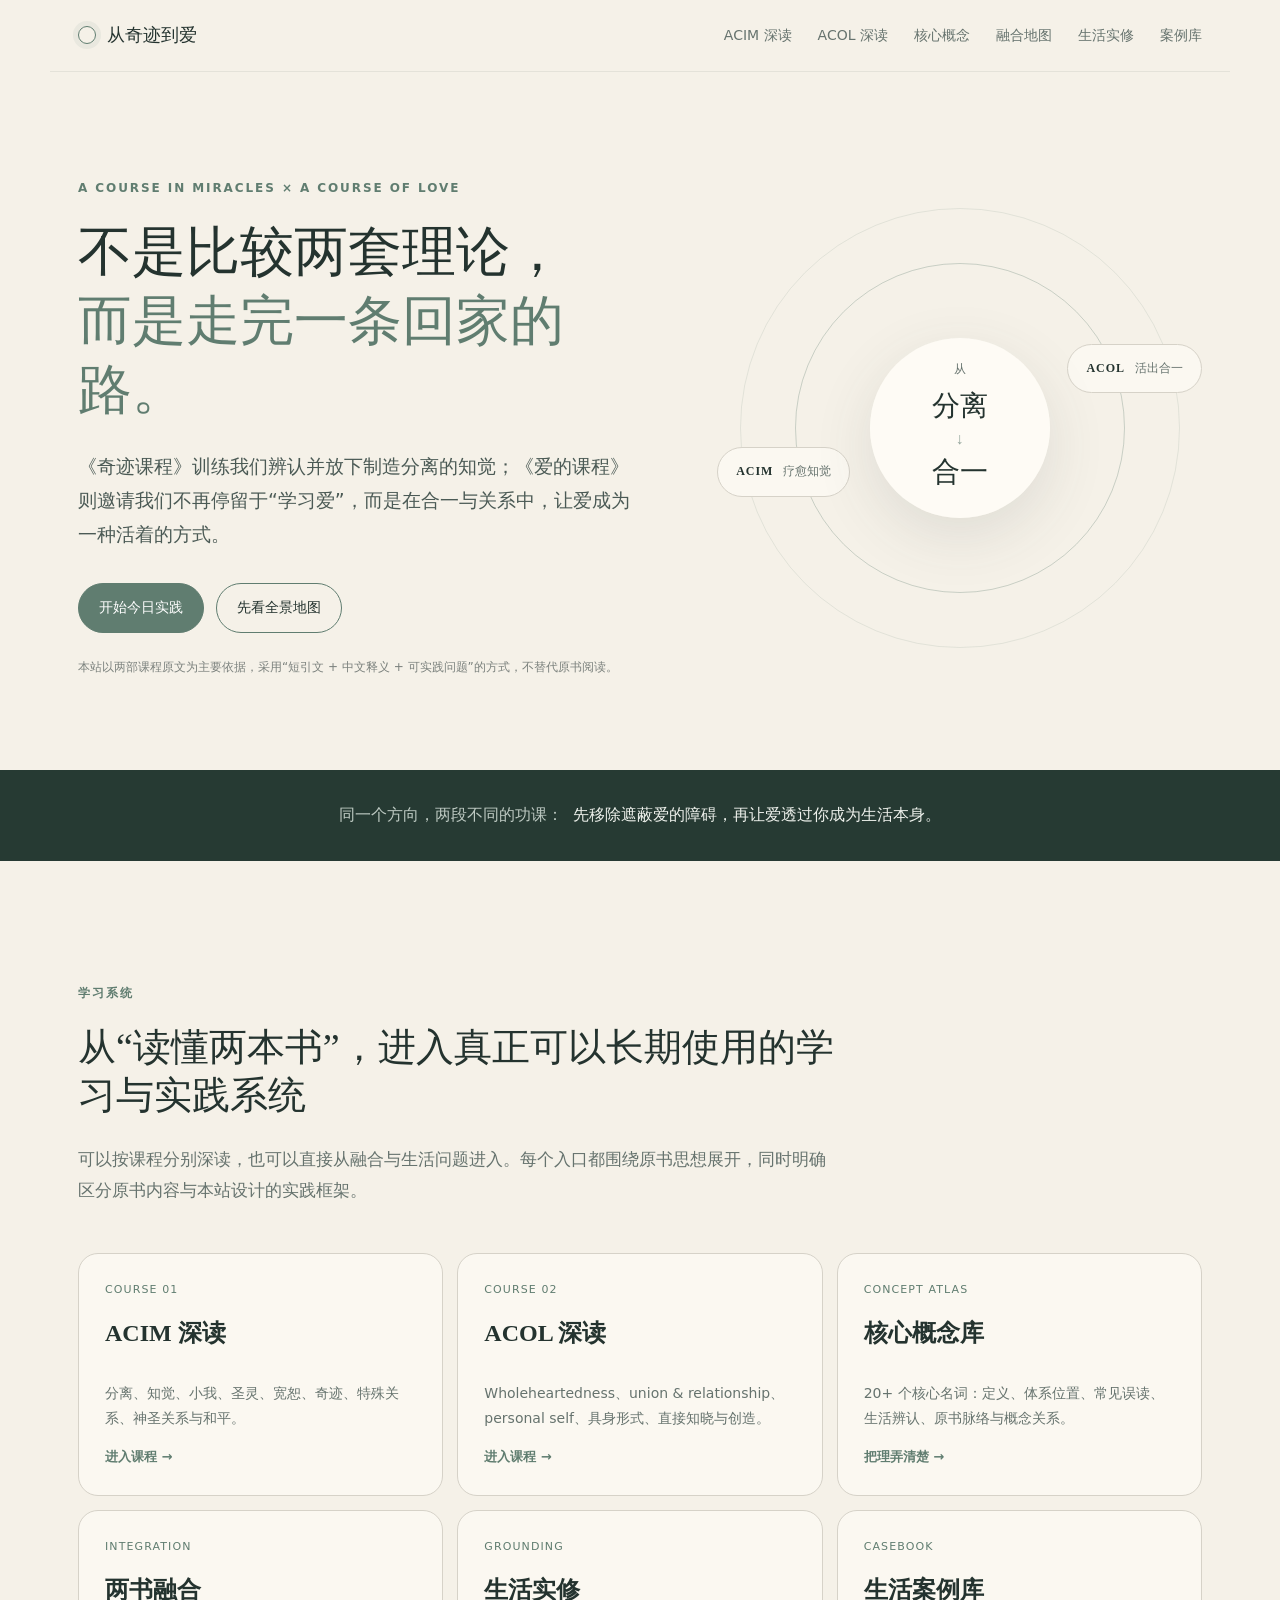
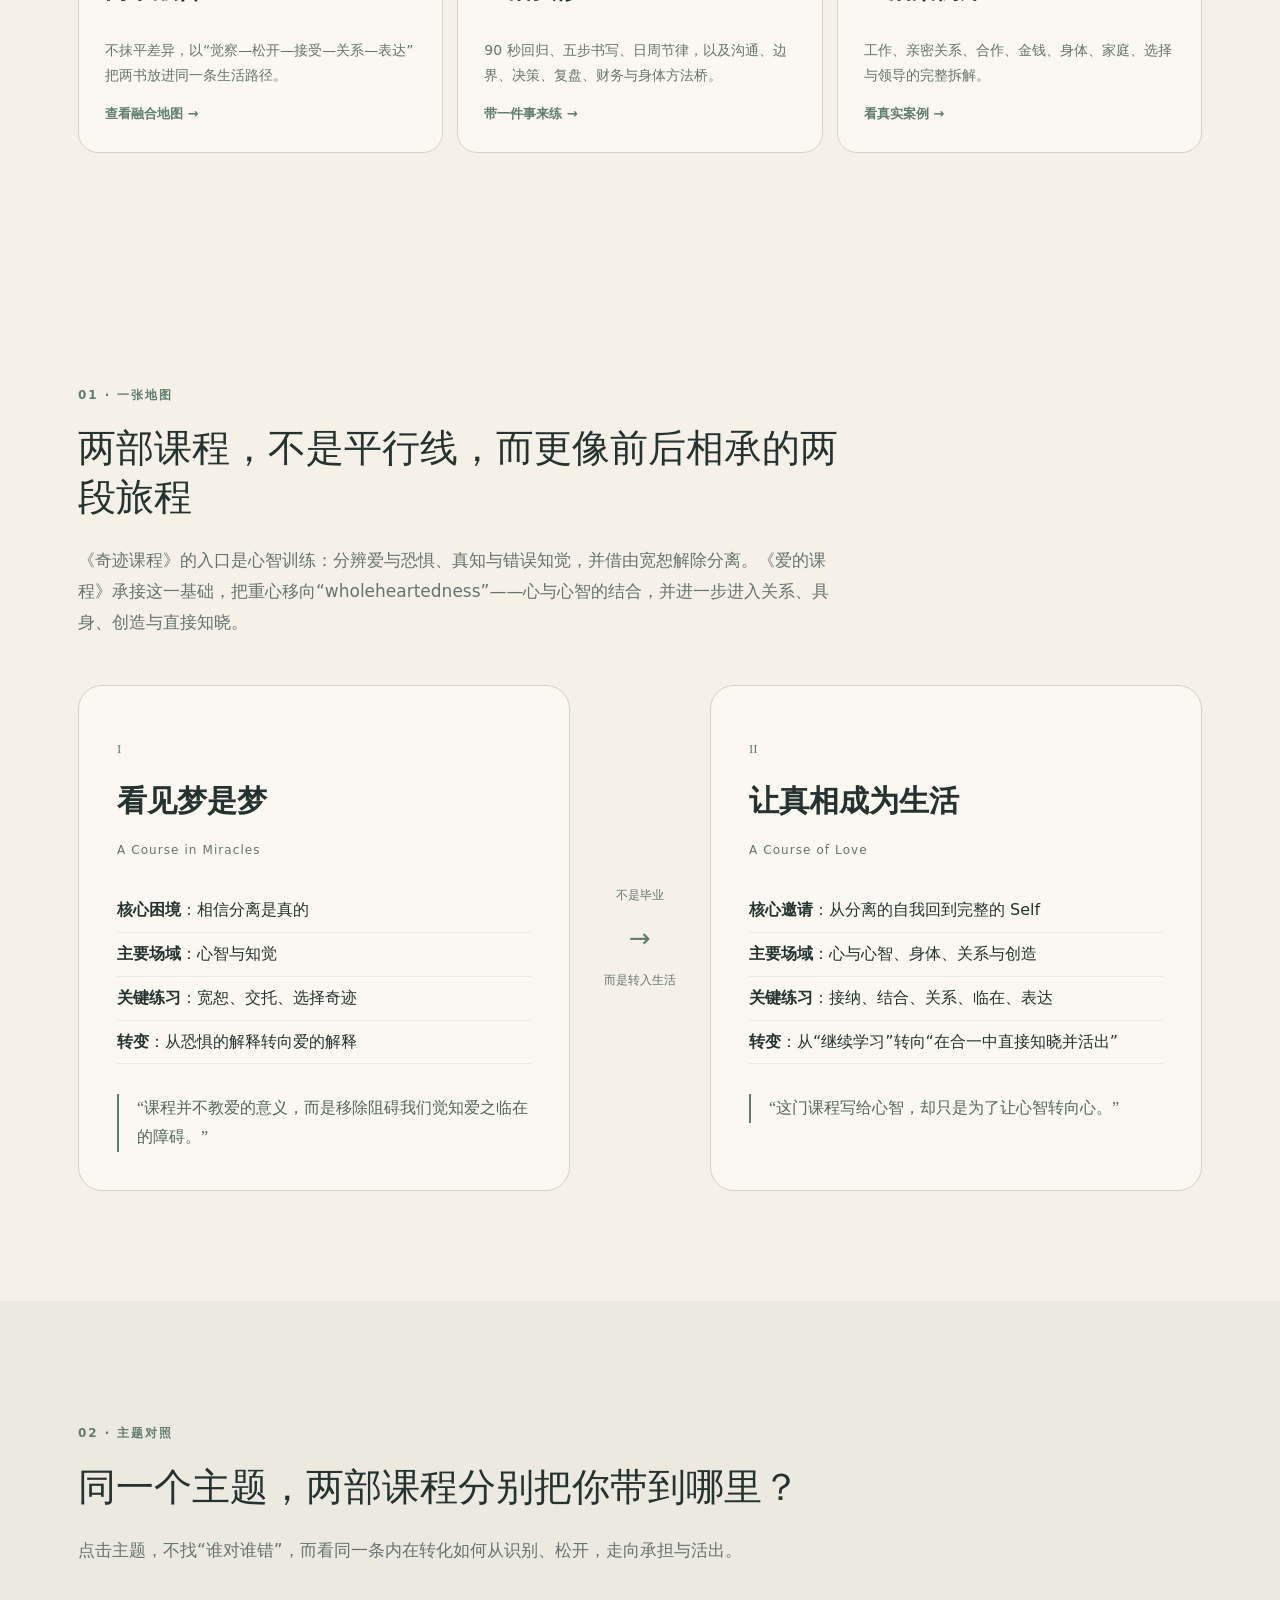
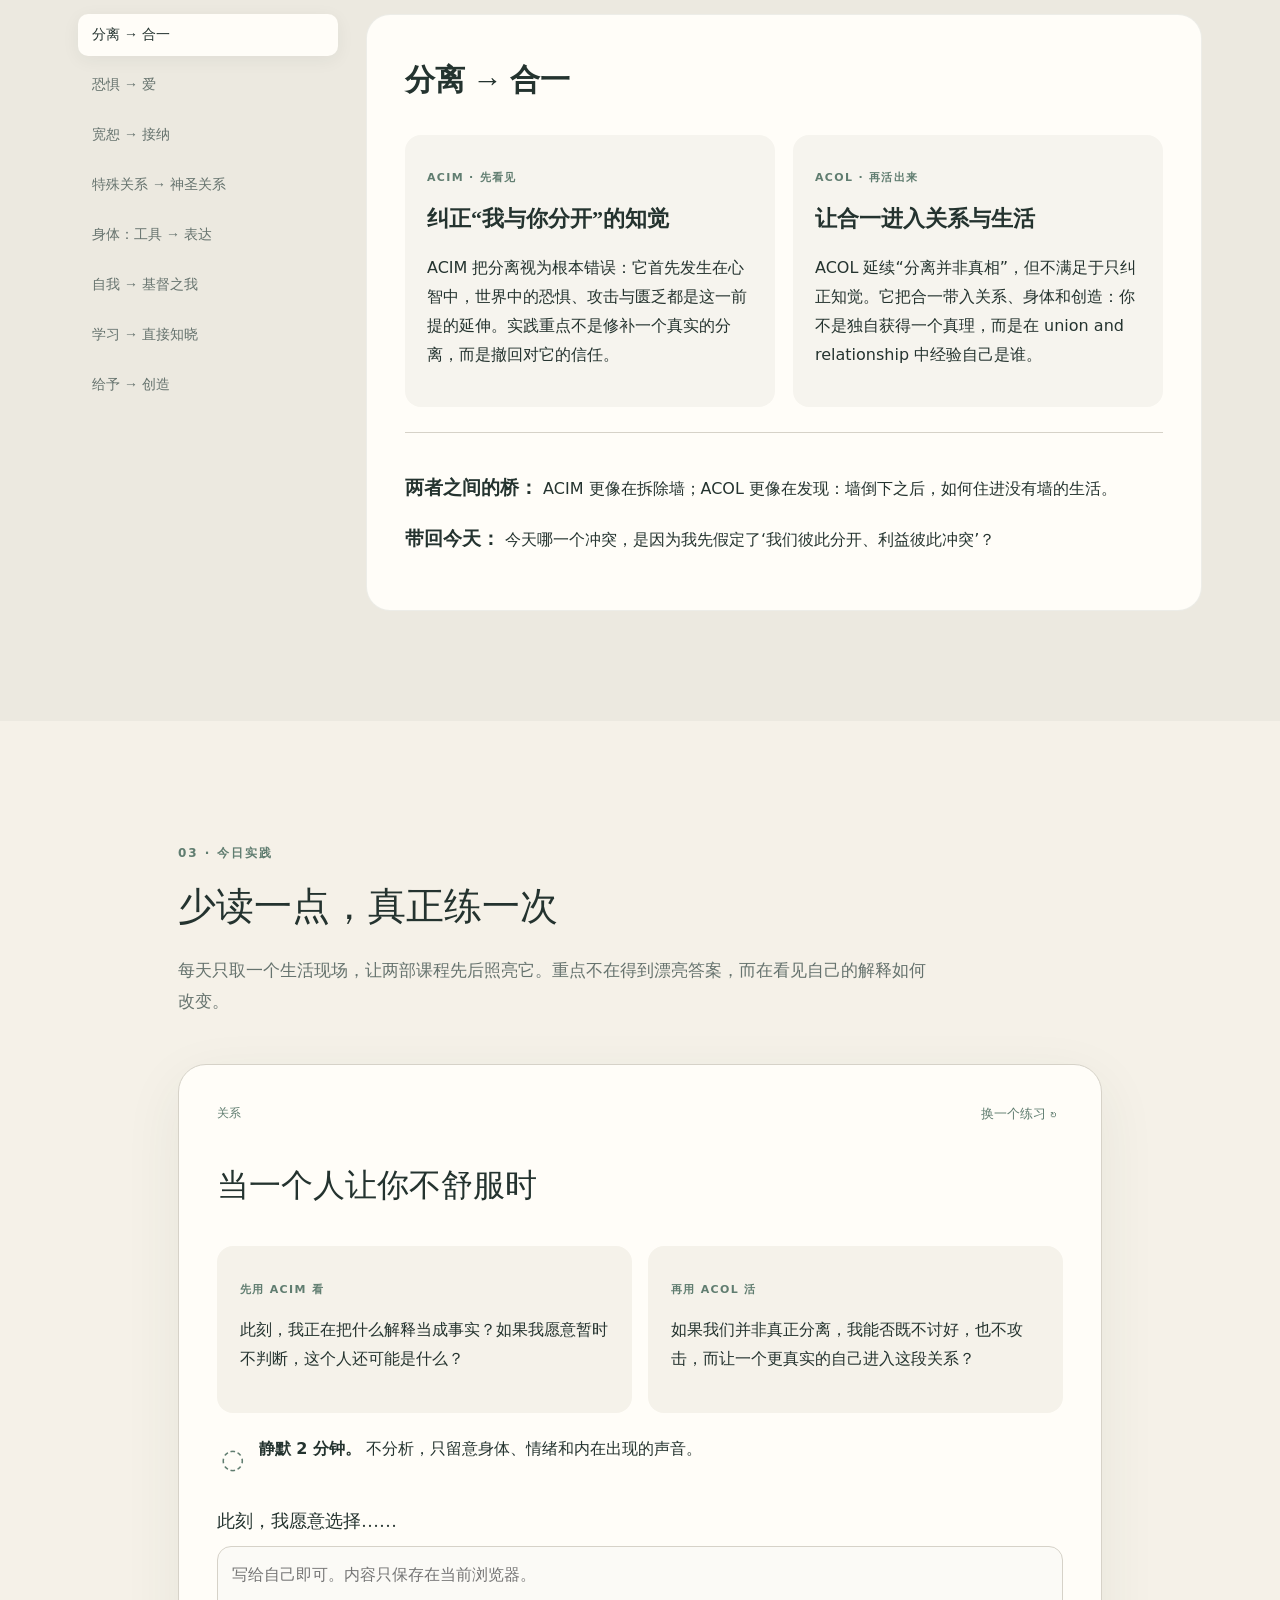
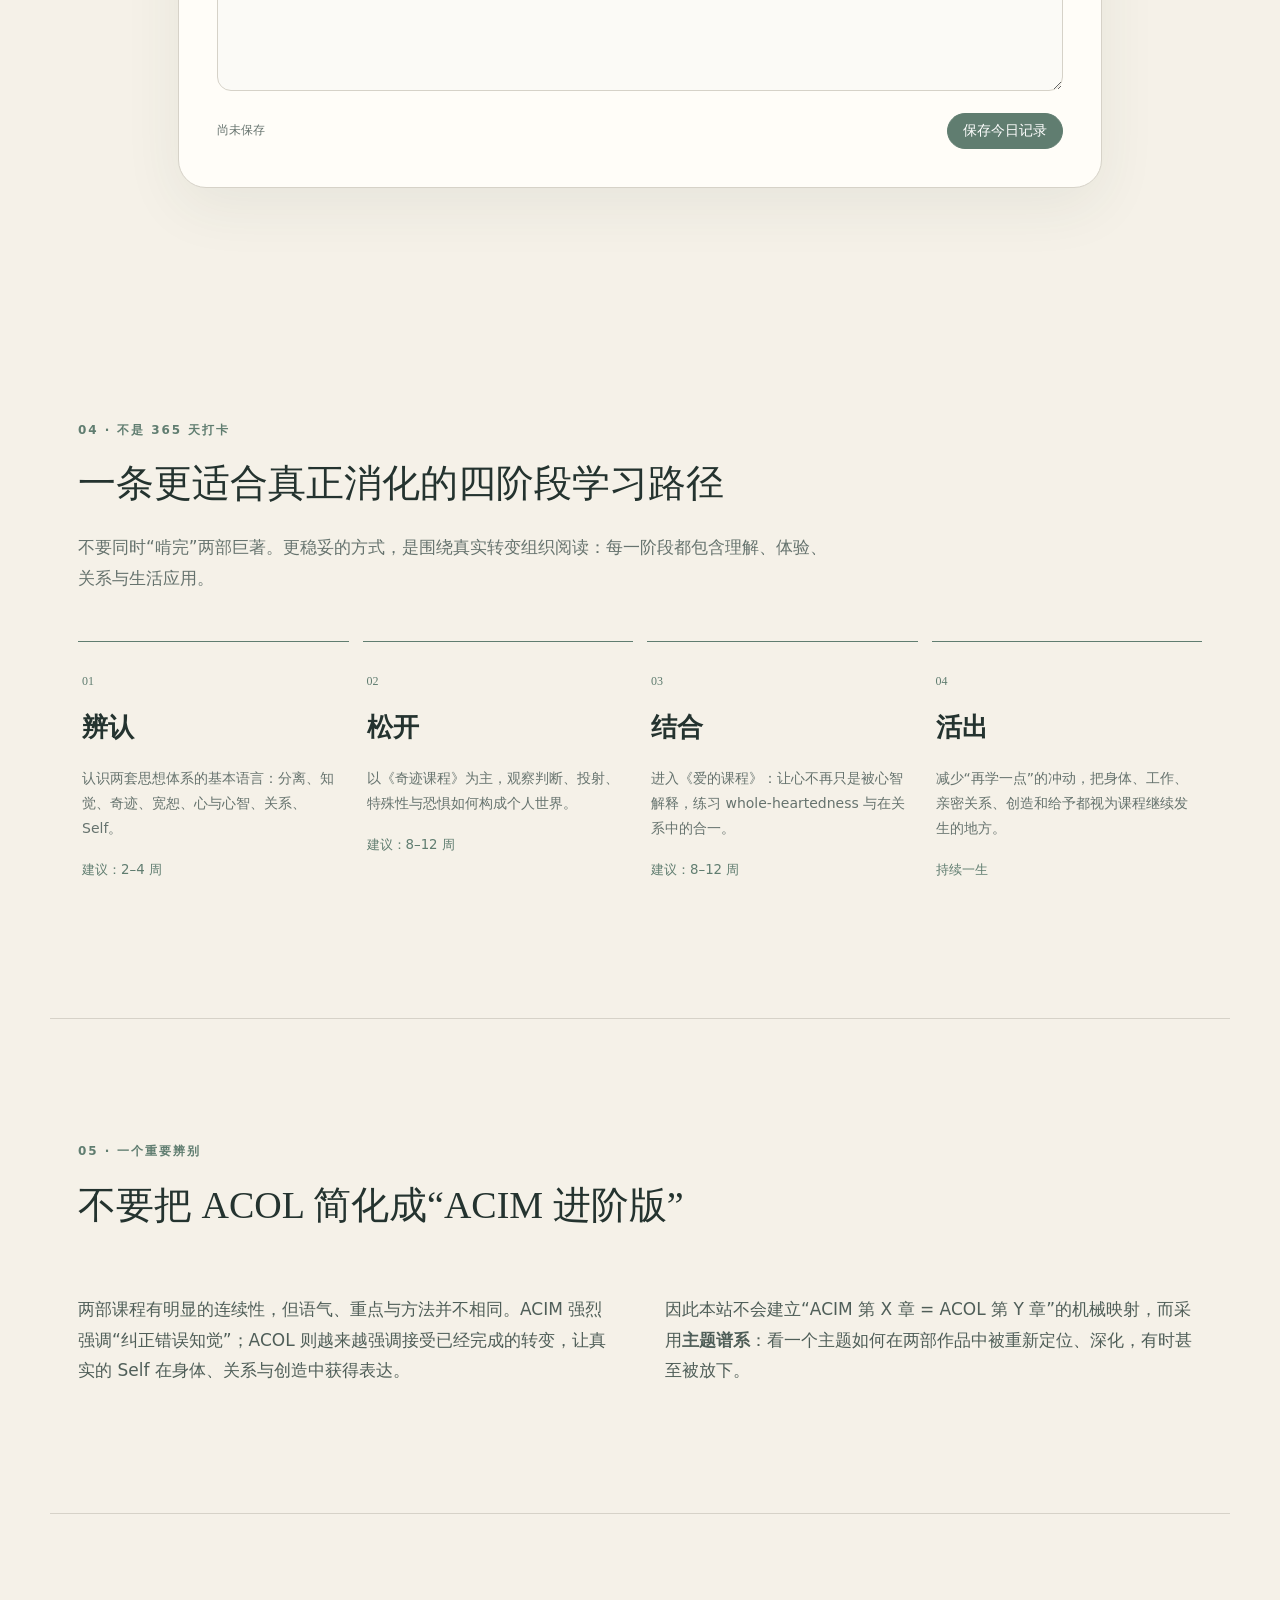
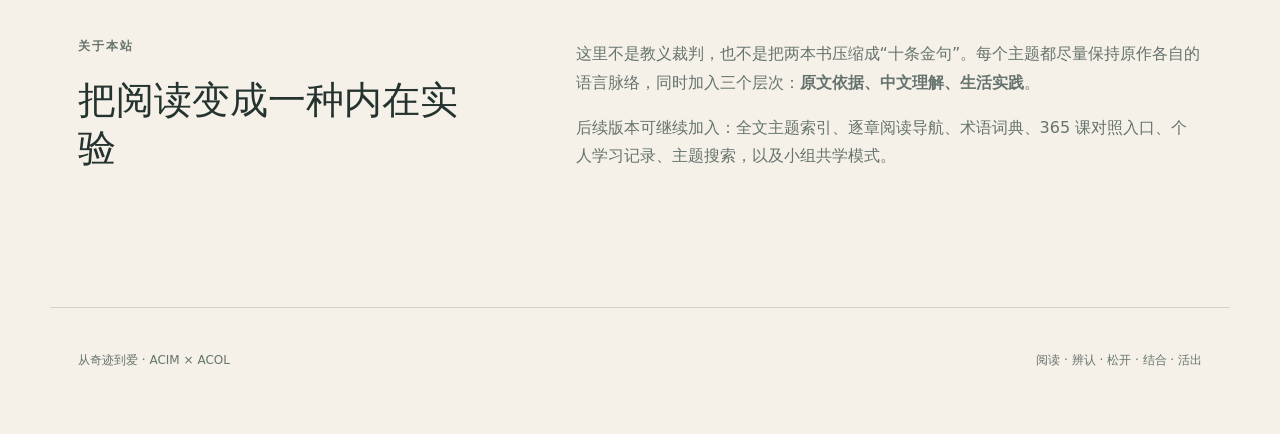
==== index.html @ ac462c9c "Deepen concepts and grounded practice system" ====
<!doctype html>
<html lang="zh-CN">
<head>
  <meta charset="utf-8" />
  <meta name="viewport" content="width=device-width,initial-scale=1" />
  <meta name="description" content="对照学习与实践《奇迹课程》与《爱的课程》：从疗愈分离的知觉，到在合一与关系中活出爱。" />
  <title>从奇迹到爱｜ACIM × ACOL 对照学习与实践</title>
  <link rel="stylesheet" href="styles.css" />
</head>
<body>
  <header class="site-header">
    <a class="brand" href="#top" aria-label="回到首页">
      <span class="brand-mark" aria-hidden="true"></span>
      <span>从奇迹到爱</span>
    </a>
    <nav>
      <a href="acim.html">ACIM 深读</a>
      <a href="acol.html">ACOL 深读</a>
      <a href="concepts.html">核心概念</a>
      <a href="integration.html">融合地图</a>
      <a href="practice.html">生活实修</a>
      <a href="cases.html">案例库</a>
    </nav>
  </header>

  <main id="top">
    <section class="hero">
      <div class="hero-copy">
        <p class="eyebrow">A COURSE IN MIRACLES × A COURSE OF LOVE</p>
        <h1>不是比较两套理论，<br><em>而是走完一条回家的路。</em></h1>
        <p class="lead">《奇迹课程》训练我们辨认并放下制造分离的知觉；《爱的课程》则邀请我们不再停留于“学习爱”，而是在合一与关系中，让爱成为一种活着的方式。</p>
        <div class="hero-actions">
          <a class="button primary" href="#practice">开始今日实践</a>
          <a class="button ghost" href="#map">先看全景地图</a>
        </div>
        <p class="source-note">本站以两部课程原文为主要依据，采用“短引文 + 中文释义 + 可实践问题”的方式，不替代原书阅读。</p>
      </div>
      <div class="hero-visual" aria-label="从心智到心与心智合一的学习路径示意">
        <div class="orbit orbit-a"></div><div class="orbit orbit-b"></div>
        <div class="core">
          <span class="small">从</span>
          <strong>分离</strong>
          <span class="arrow">↓</span>
          <strong>合一</strong>
        </div>
        <div class="pole pole-left"><b>ACIM</b><span>疗愈知觉</span></div>
        <div class="pole pole-right"><b>ACOL</b><span>活出合一</span></div>
      </div>
    </section>

    <section class="quiet-strip">
      <p>同一个方向，两段不同的功课：</p>
      <strong>先移除遮蔽爱的障碍，再让爱透过你成为生活本身。</strong>
    </section>

    <section class="section">
      <div class="section-head">
        <p class="eyebrow">学习系统</p>
        <h2>从“读懂两本书”，进入真正可以长期使用的学习与实践系统</h2>
        <p>可以按课程分别深读，也可以直接从融合与生活问题进入。每个入口都围绕原书思想展开，同时明确区分原书内容与本站设计的实践框架。</p>
      </div>
      <div class="portal-grid">
        <a class="portal-card" href="acim.html"><span>COURSE 01</span><h3>ACIM 深读</h3><p>分离、知觉、小我、圣灵、宽恕、奇迹、特殊关系、神圣关系与和平。</p><b>进入课程 →</b></a>
        <a class="portal-card" href="acol.html"><span>COURSE 02</span><h3>ACOL 深读</h3><p>Wholeheartedness、union & relationship、personal self、具身形式、直接知晓与创造。</p><b>进入课程 →</b></a>
        <a class="portal-card" href="concepts.html"><span>CONCEPT ATLAS</span><h3>核心概念库</h3><p>20+ 个核心名词：定义、体系位置、常见误读、生活辨认、原书脉络与概念关系。</p><b>把理弄清楚 →</b></a>
        <a class="portal-card" href="integration.html"><span>INTEGRATION</span><h3>两书融合</h3><p>不抹平差异，以“觉察—松开—接受—关系—表达”把两书放进同一条生活路径。</p><b>查看融合地图 →</b></a>
        <a class="portal-card" href="practice.html"><span>GROUNDING</span><h3>生活实修</h3><p>90 秒回归、五步书写、日周节律，以及沟通、边界、决策、复盘、财务与身体方法桥。</p><b>带一件事来练 →</b></a>
        <a class="portal-card" href="cases.html"><span>CASEBOOK</span><h3>生活案例库</h3><p>工作、亲密关系、合作、金钱、身体、家庭、选择与领导的完整拆解。</p><b>看真实案例 →</b></a>
      </div>
    </section>

    <section id="map" class="section">
      <div class="section-head">
        <p class="eyebrow">01 · 一张地图</p>
        <h2>两部课程，不是平行线，而更像前后相承的两段旅程</h2>
        <p>《奇迹课程》的入口是心智训练：分辨爱与恐惧、真知与错误知觉，并借由宽恕解除分离。《爱的课程》承接这一基础，把重心移向“wholeheartedness”——心与心智的结合，并进一步进入关系、具身、创造与直接知晓。</p>
      </div>

      <div class="journey">
        <article class="phase acim">
          <p class="phase-no">I</p>
          <h3>看见梦是梦</h3>
          <p class="label">A Course in Miracles</p>
          <ul>
            <li><b>核心困境</b>：相信分离是真的</li>
            <li><b>主要场域</b>：心智与知觉</li>
            <li><b>关键练习</b>：宽恕、交托、选择奇迹</li>
            <li><b>转变</b>：从恐惧的解释转向爱的解释</li>
          </ul>
          <blockquote>“课程并不教爱的意义，而是移除阻碍我们觉知爱之临在的障碍。”</blockquote>
        </article>
        <div class="bridge">
          <span>不是毕业</span>
          <i>→</i>
          <span>而是转入生活</span>
        </div>
        <article class="phase acol">
          <p class="phase-no">II</p>
          <h3>让真相成为生活</h3>
          <p class="label">A Course of Love</p>
          <ul>
            <li><b>核心邀请</b>：从分离的自我回到完整的 Self</li>
            <li><b>主要场域</b>：心与心智、身体、关系与创造</li>
            <li><b>关键练习</b>：接纳、结合、关系、临在、表达</li>
            <li><b>转变</b>：从“继续学习”转向“在合一中直接知晓并活出”</li>
          </ul>
          <blockquote>“这门课程写给心智，却只是为了让心智转向心。”</blockquote>
        </article>
      </div>
    </section>

    <section id="themes" class="section tinted">
      <div class="section-head">
        <p class="eyebrow">02 · 主题对照</p>
        <h2>同一个主题，两部课程分别把你带到哪里？</h2>
        <p>点击主题，不找“谁对谁错”，而看同一条内在转化如何从识别、松开，走向承担与活出。</p>
      </div>
      <div class="theme-layout">
        <div class="theme-tabs" role="tablist" aria-label="核心主题">
          <button class="theme-tab active" data-theme="separation">分离 → 合一</button>
          <button class="theme-tab" data-theme="fear">恐惧 → 爱</button>
          <button class="theme-tab" data-theme="forgiveness">宽恕 → 接纳</button>
          <button class="theme-tab" data-theme="relationship">特殊关系 → 神圣关系</button>
          <button class="theme-tab" data-theme="body">身体：工具 → 表达</button>
          <button class="theme-tab" data-theme="self">自我 → 基督之我</button>
          <button class="theme-tab" data-theme="knowing">学习 → 直接知晓</button>
          <button class="theme-tab" data-theme="creation">给予 → 创造</button>
        </div>
        <div id="themePanel" class="theme-panel" aria-live="polite"></div>
      </div>
    </section>

    <section id="practice" class="section practice-section">
      <div class="section-head">
        <p class="eyebrow">03 · 今日实践</p>
        <h2>少读一点，真正练一次</h2>
        <p>每天只取一个生活现场，让两部课程先后照亮它。重点不在得到漂亮答案，而在看见自己的解释如何改变。</p>
      </div>

      <div class="practice-card">
        <div class="practice-top">
          <span id="practiceTag">关系</span>
          <button id="newPractice" class="text-button">换一个练习 ↻</button>
        </div>
        <h3 id="practiceTitle">当一个人让你不舒服时</h3>
        <div class="practice-columns">
          <div>
            <p class="mini-label">先用 ACIM 看</p>
            <p id="acimPractice">此刻，我正在把什么解释当成事实？如果我愿意暂时不判断，这个人还可能是什么？</p>
          </div>
          <div>
            <p class="mini-label">再用 ACOL 活</p>
            <p id="acolPractice">如果我们并非真正分离，我能否既不讨好，也不攻击，而让一个更真实的自己进入这段关系？</p>
          </div>
        </div>
        <div class="pause">
          <span aria-hidden="true">◌</span>
          <p><b>静默 2 分钟。</b> 不分析，只留意身体、情绪和内在出现的声音。</p>
        </div>
        <label class="journal">
          <span>此刻，我愿意选择……</span>
          <textarea id="journalText" rows="4" placeholder="写给自己即可。内容只保存在当前浏览器。"></textarea>
        </label>
        <div class="journal-actions">
          <span id="saveState">尚未保存</span>
          <button id="saveJournal" class="button primary small">保存今日记录</button>
        </div>
      </div>
    </section>

    <section id="path" class="section">
      <div class="section-head">
        <p class="eyebrow">04 · 不是 365 天打卡</p>
        <h2>一条更适合真正消化的四阶段学习路径</h2>
        <p>不要同时“啃完”两部巨著。更稳妥的方式，是围绕真实转变组织阅读：每一阶段都包含理解、体验、关系与生活应用。</p>
      </div>
      <div class="path-grid">
        <article><span>01</span><h3>辨认</h3><p>认识两套思想体系的基本语言：分离、知觉、奇迹、宽恕、心与心智、关系、Self。</p><small>建议：2–4 周</small></article>
        <article><span>02</span><h3>松开</h3><p>以《奇迹课程》为主，观察判断、投射、特殊性与恐惧如何构成个人世界。</p><small>建议：8–12 周</small></article>
        <article><span>03</span><h3>结合</h3><p>进入《爱的课程》：让心不再只是被心智解释，练习 whole-heartedness 与在关系中的合一。</p><small>建议：8–12 周</small></article>
        <article><span>04</span><h3>活出</h3><p>减少“再学一点”的冲动，把身体、工作、亲密关系、创造和给予都视为课程继续发生的地方。</p><small>持续一生</small></article>
      </div>
    </section>

    <section class="section lens">
      <div class="section-head">
        <p class="eyebrow">05 · 一个重要辨别</p>
        <h2>不要把 ACOL 简化成“ACIM 进阶版”</h2>
      </div>
      <div class="lens-grid">
        <p>两部课程有明显的连续性，但语气、重点与方法并不相同。ACIM 强烈强调“纠正错误知觉”；ACOL 则越来越强调接受已经完成的转变，让真实的 Self 在身体、关系与创造中获得表达。</p>
        <p>因此本站不会建立“ACIM 第 X 章 = ACOL 第 Y 章”的机械映射，而采用<strong>主题谱系</strong>：看一个主题如何在两部作品中被重新定位、深化，有时甚至被放下。</p>
      </div>
    </section>

    <section id="about" class="section about">
      <div>
        <p class="eyebrow">关于本站</p>
        <h2>把阅读变成一种内在实验</h2>
      </div>
      <div>
        <p>这里不是教义裁判，也不是把两本书压缩成“十条金句”。每个主题都尽量保持原作各自的语言脉络，同时加入三个层次：<b>原文依据、中文理解、生活实践</b>。</p>
        <p>后续版本可继续加入：全文主题索引、逐章阅读导航、术语词典、365 课对照入口、个人学习记录、主题搜索，以及小组共学模式。</p>
      </div>
    </section>
  </main>

  <footer>
    <p>从奇迹到爱 · ACIM × ACOL</p>
    <p>阅读 · 辨认 · 松开 · 结合 · 活出</p>
  </footer>

  <script src="app.js"></script>
</body>
</html>
---- styles.css ----
:root{
  --paper:#f5f1e8;--ink:#24332f;--muted:#66736e;--line:#d6d2c8;
  --sage:#607d70;--sage-soft:#dfe7df;--sand:#e9dfcc;--cream:#fbf8f1;--white:#fffdf8;
  --serif:"Songti SC","STSong","Noto Serif SC",Georgia,serif;--sans:"PingFang SC","Microsoft YaHei",system-ui,sans-serif
}
*{box-sizing:border-box}html{scroll-behavior:smooth}body{margin:0;background:var(--paper);color:var(--ink);font-family:var(--sans);line-height:1.8}a{color:inherit;text-decoration:none}
.site-header{height:72px;display:flex;align-items:center;justify-content:space-between;max-width:1180px;margin:auto;padding:0 28px;border-bottom:1px solid rgba(36,51,47,.08);position:relative;z-index:4}
.brand{font-family:var(--serif);display:flex;align-items:center;gap:11px;font-size:18px}.brand-mark{width:18px;height:18px;border:1px solid var(--sage);border-radius:50%;box-shadow:0 0 0 5px rgba(96,125,112,.08)}
nav{display:flex;gap:26px;font-size:14px;color:var(--muted)}nav a:hover{color:var(--ink)}
.hero{max-width:1180px;min-height:690px;margin:auto;padding:94px 28px 80px;display:grid;grid-template-columns:1.08fr .92fr;align-items:center;gap:70px}
.eyebrow{font-size:12px;letter-spacing:.16em;text-transform:uppercase;color:var(--sage);font-weight:700}.hero h1,.section h2{font-family:var(--serif);font-weight:500;line-height:1.28;margin:18px 0 24px}.hero h1{font-size:54px}.hero h1 em{font-style:normal;color:var(--sage)}.lead{font-size:19px;color:#4b5a55;max-width:700px}.hero-actions{display:flex;gap:12px;margin-top:32px}.button{border:1px solid var(--sage);border-radius:999px;padding:11px 20px;display:inline-flex;align-items:center;justify-content:center;font-size:14px;cursor:pointer}.primary{background:var(--sage);color:white}.ghost{background:transparent}.small{padding:8px 15px}.source-note{font-size:12px;color:#7b817d;margin-top:24px}
.hero-visual{height:470px;position:relative;display:grid;place-items:center}.orbit{position:absolute;border:1px solid rgba(96,125,112,.3);border-radius:50%}.orbit-a{width:330px;height:330px}.orbit-b{width:440px;height:440px;border-color:rgba(96,125,112,.13)}.core{width:180px;height:180px;border-radius:50%;background:rgba(255,253,248,.88);box-shadow:0 18px 60px rgba(62,77,70,.12);display:flex;flex-direction:column;justify-content:center;align-items:center;font-family:var(--serif);z-index:2}.core strong{font-size:28px;font-weight:500}.core .small{padding:0;color:var(--muted);font-size:12px}.core .arrow{color:#94a59c;line-height:1}.pole{position:absolute;background:var(--cream);border:1px solid var(--line);padding:13px 18px;border-radius:40px;display:flex;gap:10px;align-items:center;font-size:12px}.pole b{font-family:Georgia,serif;letter-spacing:.08em}.pole span{color:var(--muted)}.pole-left{left:0;top:54%}.pole-right{right:0;top:32%}
.quiet-strip{background:#263a33;color:#eef1ec;padding:31px 28px;text-align:center;display:flex;justify-content:center;gap:10px;flex-wrap:wrap}.quiet-strip p{margin:0;color:#bdc9c2}.quiet-strip strong{font-weight:500}
.section{max-width:1180px;margin:auto;padding:110px 28px}.section-head{max-width:760px;margin-bottom:48px}.section h2{font-size:38px}.section-head>p:last-child{color:var(--muted);font-size:17px}
.journey{display:grid;grid-template-columns:1fr 140px 1fr;align-items:stretch}.phase{padding:38px;background:var(--cream);border:1px solid var(--line);border-radius:24px}.phase-no{font-family:Georgia,serif;font-size:13px;color:var(--sage)}.phase h3{font-family:var(--serif);font-size:30px;margin:8px 0 4px}.label{font-size:12px;letter-spacing:.09em;color:var(--muted)}.phase ul{padding:0;list-style:none;margin:28px 0}.phase li{padding:7px 0;border-bottom:1px solid rgba(36,51,47,.08)}blockquote{font-family:var(--serif);margin:30px 0 0;padding-left:18px;border-left:2px solid var(--sage);color:#52645d}.bridge{display:flex;flex-direction:column;justify-content:center;align-items:center;color:var(--muted);font-size:12px;gap:8px}.bridge i{font-size:26px;color:var(--sage);font-style:normal}
.tinted{max-width:none;background:#ece9e0}.tinted>.section-head,.tinted>.theme-layout{max-width:1124px;margin-left:auto;margin-right:auto}.theme-layout{display:grid;grid-template-columns:260px 1fr;gap:28px}.theme-tabs{display:flex;flex-direction:column;gap:8px}.theme-tab{border:0;background:transparent;text-align:left;padding:12px 14px;border-radius:10px;color:var(--muted);cursor:pointer;font-size:14px}.theme-tab.active{background:var(--white);color:var(--ink);box-shadow:0 4px 18px rgba(36,51,47,.06)}
.theme-panel{background:var(--white);border-radius:24px;padding:38px;min-height:430px;border:1px solid rgba(36,51,47,.08)}.theme-panel h3{font-family:var(--serif);font-size:30px;margin:0 0 28px}.compare{display:grid;grid-template-columns:1fr 1fr;gap:18px}.compare>div{padding:22px;background:#f6f4ee;border-radius:16px}.compare .mini-label,.mini-label{font-size:11px;letter-spacing:.12em;color:var(--sage);font-weight:700}.compare h4{font-family:var(--serif);font-size:22px;margin:8px 0}.synthesis{border-top:1px solid var(--line);margin-top:25px;padding-top:22px}.synthesis b{font-family:var(--serif);font-size:19px}
.practice-section{max-width:980px}.practice-card{background:var(--white);border:1px solid var(--line);border-radius:28px;padding:38px;box-shadow:0 18px 60px rgba(47,65,57,.07)}.practice-top{display:flex;justify-content:space-between;color:var(--sage);font-size:12px}.text-button{border:0;background:none;color:var(--sage);cursor:pointer}.practice-card h3{font-family:var(--serif);font-size:32px;font-weight:500}.practice-columns{display:grid;grid-template-columns:1fr 1fr;gap:16px}.practice-columns>div{background:#f5f2ea;padding:23px;border-radius:16px}.pause{display:flex;gap:14px;align-items:flex-start;padding:22px 4px}.pause span{font-size:27px;color:var(--sage)}.pause p{margin:0}.journal{display:block}.journal span{display:block;font-family:var(--serif);font-size:18px;margin-bottom:8px}.journal textarea{width:100%;resize:vertical;border:1px solid var(--line);background:#fbfaf6;border-radius:14px;padding:14px;font:inherit;color:var(--ink);outline:none}.journal textarea:focus{border-color:var(--sage)}.journal-actions{display:flex;justify-content:space-between;align-items:center;margin-top:12px}.journal-actions>span{font-size:12px;color:var(--muted)}
.path-grid{display:grid;grid-template-columns:repeat(4,1fr);gap:14px}.path-grid article{border-top:1px solid var(--sage);padding:24px 4px}.path-grid span{font:12px Georgia;color:var(--sage)}.path-grid h3{font-family:var(--serif);font-size:26px;margin:10px 0}.path-grid p{font-size:14px;color:var(--muted)}.path-grid small{color:var(--sage)}
.lens{border-top:1px solid var(--line)}.lens-grid{display:grid;grid-template-columns:1fr 1fr;gap:50px;font-size:17px;color:#4f5e58}.about{border-top:1px solid var(--line);display:grid;grid-template-columns:.8fr 1.2fr;gap:80px}.about p{color:var(--muted)}
.article-hero{max-width:980px;margin:auto;padding:100px 28px 74px}.article-hero h1,.article-section h2{font-family:var(--serif);font-weight:500;line-height:1.3}.article-hero h1{font-size:50px;margin:18px 0 28px}.article-hero h1 em{font-style:normal;color:var(--sage)}.article-lead{font-family:var(--serif);font-size:22px;line-height:1.9;color:#4d5d57;max-width:820px}.article-thesis{margin-top:38px;padding:24px 28px;border-left:3px solid var(--sage);background:var(--cream)}.article-thesis span{font-size:11px;letter-spacing:.12em;color:var(--sage);font-weight:700}.article-thesis p{font-size:18px;margin:8px 0 0}.article-section{max-width:900px;margin:auto;padding:72px 28px}.article-section h2{font-size:34px;margin:12px 0 28px}.article-section>p{font-size:17px;color:#465650;line-height:2}.article-intro{font-family:var(--serif);font-size:18px;color:#4e5c57}.theory-map{display:grid;grid-template-columns:1fr 1fr;gap:10px;margin-top:38px}.theory-map a{display:grid;grid-template-columns:38px 1fr;gap:2px 10px;padding:18px 20px;background:var(--cream);border:1px solid var(--line);border-radius:14px}.theory-map span{grid-row:1/3;color:var(--sage);font:13px Georgia,serif}.theory-map b{font-family:var(--serif);font-size:17px}.theory-map small{color:var(--muted)}.theory-block{border-top:1px solid var(--line)}.theory-columns{display:grid;grid-template-columns:1fr 1fr;gap:16px;margin:28px 0}.theory-columns>div{background:var(--cream);padding:24px;border-radius:16px}.theory-columns p:last-child{margin-bottom:0}.key-idea{margin:28px 0;padding:22px 26px;background:var(--sage-soft);border-radius:16px}.key-idea>b{font-family:var(--serif);font-size:18px}.key-idea p{margin:8px 0 0}.discernment{padding:18px 22px;border:1px solid #cfc9ba;border-radius:14px;background:#f8f4e8}.contrast-line{display:grid;grid-template-columns:1fr 48px 1fr;align-items:center;margin:32px 0}.contrast-line>div{padding:22px;background:var(--cream);border-radius:16px}.contrast-line>span{text-align:center;color:var(--sage);font-size:24px}.contrast-line small{display:block;color:var(--sage);margin-bottom:8px}.contrast-line b{font-family:var(--serif);font-size:18px}.identity-stack{display:grid;gap:10px;margin:30px 0}.identity-stack>div{display:grid;grid-template-columns:70px 1fr;gap:12px;padding:18px 20px;border:1px solid var(--line);border-radius:14px;background:var(--cream)}.identity-stack span{color:var(--muted)}.identity-stack .accent{background:var(--sage-soft);border-color:#c9d6cd}.formula{display:grid;grid-template-columns:auto 1fr auto auto 1fr;gap:12px;align-items:center;margin:32px 0;padding:24px;background:var(--cream);border-radius:16px}.formula span{color:var(--sage);font-size:13px}.formula i{font-style:normal;color:var(--sage);font-size:22px}.level-grid{display:grid;grid-template-columns:repeat(3,1fr);gap:14px}.level-grid article{background:var(--cream);border-top:2px solid var(--sage);padding:24px;border-radius:0 0 16px 16px}.level-grid span{color:var(--sage);font:14px Georgia,serif}.level-grid h3{font-family:var(--serif);font-size:21px}.level-grid p{color:var(--muted);font-size:14px}.closing-thesis{margin-top:42px;padding:32px;border-radius:20px;background:#263a33;color:#edf2ee}.closing-thesis h3{font-family:var(--serif);font-size:24px;font-weight:500;line-height:1.75}.closing-thesis p{color:#c3cec8}.source-box{border-top:1px solid var(--line);margin-bottom:40px}.source-box .button{margin-top:14px}footer{border-top:1px solid var(--line);max-width:1180px;margin:auto;padding:30px 28px 50px;display:flex;justify-content:space-between;font-size:12px;color:var(--muted)}

.course-hero{max-width:1060px;margin:auto;padding:96px 28px 72px}
.course-hero h1{font-family:var(--serif);font-size:48px;font-weight:500;line-height:1.3;margin:18px 0 28px}
.course-hero h1 em{font-style:normal;color:var(--sage)}
.course-keyline{display:flex;align-items:center;gap:12px;flex-wrap:wrap;margin-top:34px;padding:18px 22px;background:var(--cream);border:1px solid var(--line);border-radius:16px;font-size:14px}
.course-keyline b{color:var(--sage);margin-right:8px}.course-keyline i{font-style:normal;color:#9ba9a2}
.three-grid,.tension-grid{display:grid;grid-template-columns:repeat(3,1fr);gap:14px;margin:30px 0}
.four-stage-grid{display:grid;grid-template-columns:repeat(2,1fr);gap:14px;margin:30px 0}
.three-grid article,.four-stage-grid article,.tension-grid article{padding:24px;background:var(--cream);border:1px solid var(--line);border-radius:16px}
.three-grid span,.four-stage-grid span,.tension-grid span{font:11px Georgia,serif;letter-spacing:.1em;color:var(--sage)}
.three-grid h3,.four-stage-grid h3,.tension-grid h3{font-family:var(--serif);font-size:21px;margin:8px 0}
.three-grid p,.four-stage-grid p,.tension-grid p{font-size:14px;color:var(--muted);margin-bottom:0}
.pillar-grid{display:grid;grid-template-columns:repeat(2,1fr);gap:12px}
.pillar-grid article{padding:22px 24px;border-top:1px solid var(--sage);background:rgba(255,253,248,.45)}
.pillar-grid b{font-family:var(--serif);font-size:18px}.pillar-grid p{font-size:14px;color:var(--muted);margin-bottom:0}
.transformation-table,.fusion-matrix{margin:30px 0;border:1px solid var(--line);border-radius:16px;overflow:hidden;background:var(--white)}
.transformation-table>div,.fusion-matrix>div{display:grid;grid-template-columns:1fr 1.2fr 1.2fr;gap:12px;padding:15px 18px;border-bottom:1px solid var(--line);font-size:14px}
.transformation-table>div:last-child,.fusion-matrix>div:last-child{border-bottom:0}
.table-head,.matrix-head{background:#e7e5dc;font-size:12px!important;color:var(--sage)}
.life-cases,.misuse-grid,.rhythm-grid,.weekly-grid{display:grid;grid-template-columns:repeat(2,1fr);gap:14px;margin:28px 0}
.life-cases article,.misuse-grid article,.rhythm-grid article,.weekly-grid article{padding:24px;border-radius:16px;background:var(--cream);border:1px solid var(--line)}
.life-cases span,.rhythm-grid span{font-size:11px;letter-spacing:.1em;color:var(--sage);font-weight:700}
.life-cases h3,.rhythm-grid h3{font-family:var(--serif);font-size:21px;margin:8px 0}.life-cases small{display:block;color:var(--sage);margin-top:14px}
.misuse-grid b,.weekly-grid b{font-family:var(--serif);font-size:17px}.misuse-grid p,.weekly-grid p{color:var(--muted);font-size:14px}
.wholehearted-grid{display:grid;grid-template-columns:repeat(3,1fr);gap:12px;margin:28px 0}.wholehearted-grid>div{padding:22px;border:1px solid var(--line);border-radius:16px;background:var(--cream)}.wholehearted-grid .accent{background:var(--sage-soft)}.wholehearted-grid span{font-size:12px;color:var(--sage)}.wholehearted-grid p{font-family:var(--serif);font-size:18px}.wholehearted-grid small{color:var(--muted)}
.integration-flow{display:grid;grid-template-columns:repeat(5,1fr);gap:10px;margin:34px 0}.integration-flow article{padding:20px 18px;border-top:2px solid var(--sage);background:var(--cream)}.integration-flow span{font:14px Georgia,serif;color:var(--sage)}.integration-flow h3{font-family:var(--serif);font-size:18px}.integration-flow p{font-size:13px;color:var(--muted)}.integration-flow small{color:var(--sage);font-size:11px}
.dual-lens{display:grid;grid-template-columns:1fr 1fr;gap:16px;margin:30px 0}.dual-lens>div{padding:26px;border-radius:18px;background:var(--cream);border:1px solid var(--line)}.dual-lens h3{font-family:var(--serif);font-size:24px;margin:8px 0}
.decision-practice{padding:26px 30px;background:var(--cream);border-radius:18px}.decision-practice ol{margin:0;padding-left:22px}.decision-practice li{padding:8px 0;border-bottom:1px solid rgba(36,51,47,.08)}.decision-practice li:last-child{border:0}
.maturity-path{display:grid;gap:10px}.maturity-path>div{display:grid;grid-template-columns:90px 1fr;gap:20px;padding:18px 20px;border-bottom:1px solid var(--line)}.maturity-path span{color:var(--sage);font-size:12px}
.scenario-tabs{display:flex;flex-wrap:wrap;gap:8px;margin:24px 0}.scenario-tab{border:1px solid var(--line);background:var(--cream);color:var(--muted);border-radius:999px;padding:9px 14px;cursor:pointer}.scenario-tab.active{background:var(--sage);color:white;border-color:var(--sage)}
.scenario-panel{background:var(--white);border:1px solid var(--line);border-radius:22px;padding:30px;margin-top:16px}.scenario-panel h3{font-family:var(--serif);font-size:28px;margin:8px 0 22px}.scenario-steps{display:grid;grid-template-columns:1fr 1fr;gap:12px}.scenario-steps>div{padding:20px;background:var(--cream);border-radius:14px}.scenario-steps b{font-family:var(--serif);font-size:17px}.scenario-steps p{font-size:14px;color:var(--muted)}.scenario-boundary{margin:18px 0 0;padding:14px 18px;background:#f4ead7;border-radius:12px;font-size:13px}
.reset-grid{display:grid;grid-template-columns:repeat(5,1fr);gap:8px}.reset-grid>div{padding:18px;background:var(--cream);border-radius:14px}.reset-grid span{font-size:11px;color:var(--sage)}.reset-grid b{display:block;font-family:var(--serif);font-size:22px}.reset-grid p{font-size:12px;color:var(--muted)}
.deep-journal{display:grid;gap:14px}.deep-journal label>span{display:block;font-family:var(--serif);font-size:17px;margin-bottom:6px}.deep-journal textarea{width:100%;resize:vertical;border:1px solid var(--line);background:var(--white);border-radius:12px;padding:13px;font:inherit;color:var(--ink)}
.grounding-rules{display:grid;gap:10px}.grounding-rules p{margin:0;padding:18px 20px;border-left:3px solid var(--sage);background:var(--cream)}
.portal-grid{max-width:1124px;margin:0 auto;display:grid;grid-template-columns:repeat(4,1fr);gap:14px}.portal-card{min-height:240px;padding:26px;border-radius:20px;border:1px solid var(--line);background:var(--cream);display:flex;flex-direction:column}.portal-card span{font-size:11px;color:var(--sage);letter-spacing:.1em}.portal-card h3{font-family:var(--serif);font-size:24px;margin:12px 0}.portal-card p{font-size:14px;color:var(--muted)}.portal-card b{margin-top:auto;color:var(--sage);font-size:13px}


/* V3: concept atlas, casebook, and grounded method system */
.portal-grid{grid-template-columns:repeat(3,1fr)}

.layer-map{display:grid;grid-template-columns:repeat(5,1fr);gap:10px;margin:32px 0}
.layer-map article{min-height:220px;padding:22px 18px;border-top:2px solid var(--sage);background:var(--cream);border-radius:0 0 16px 16px}
.layer-map span{font:13px Georgia,serif;color:var(--sage)}
.layer-map h3{font-family:var(--serif);font-size:20px;margin:10px 0}
.layer-map p{font-size:13px;color:var(--muted)}
.layer-map small{font-size:11px;color:var(--sage)}

.concept-river{display:grid;grid-template-columns:1fr 170px 1fr;gap:18px;align-items:center;margin:34px 0;padding:30px;border:1px solid var(--line);border-radius:24px;background:linear-gradient(135deg,#fbf8f1,#f1eee5)}
.river-side small{display:block;color:var(--sage);font-weight:700;margin-bottom:14px}
.river-nodes{display:flex;flex-wrap:wrap;align-items:center;gap:7px}
.river-nodes span{padding:7px 10px;border:1px solid var(--line);border-radius:999px;background:var(--white);font-size:12px}
.river-nodes i{font-style:normal;color:#a3afa9}
.river-center{width:150px;height:150px;border-radius:50%;border:1px solid #bfcfc5;display:flex;flex-direction:column;align-items:center;justify-content:center;text-align:center;background:rgba(255,253,248,.82);box-shadow:0 12px 34px rgba(43,63,55,.08)}
.river-center b{font-family:var(--serif);font-size:20px;font-weight:500}
.river-center span{font-size:11px;color:var(--sage);margin-top:7px}

.concept-controls{display:flex;justify-content:space-between;gap:14px;align-items:center;margin:24px 0}
.segmented{display:flex;gap:6px;flex-wrap:wrap}
.segmented button,.concept-controls select{border:1px solid var(--line);background:var(--cream);color:var(--muted);border-radius:999px;padding:8px 13px;font:inherit;font-size:13px;cursor:pointer}
.segmented button.active{background:var(--sage);color:#fff;border-color:var(--sage)}
.concept-controls select{border-radius:10px}

.concept-explorer{display:grid;grid-template-columns:280px 1fr;gap:18px;align-items:start}
.concept-list{display:grid;gap:7px;max-height:720px;overflow:auto;padding-right:5px}
.concept-item{display:grid;grid-template-columns:46px 1fr;text-align:left;gap:2px 10px;padding:13px 14px;border:1px solid var(--line);border-radius:12px;background:var(--cream);cursor:pointer;color:var(--ink)}
.concept-item>span{grid-row:1/3;align-self:center;font:10px Georgia,serif;letter-spacing:.08em;color:var(--sage)}
.concept-item>b{font-family:var(--serif);font-size:16px;font-weight:500}
.concept-item>small{color:var(--muted);overflow:hidden;text-overflow:ellipsis;white-space:nowrap}
.concept-item.active{background:var(--sage-soft);border-color:#b9c9bf}
.concept-detail{min-height:620px;padding:34px;border:1px solid var(--line);border-radius:22px;background:var(--white)}
.concept-detail-head{display:flex;justify-content:space-between;align-items:flex-start}
.concept-badge{font-size:11px;letter-spacing:.08em;color:var(--sage)}
.concept-detail h3{font-family:var(--serif);font-size:34px;font-weight:500;margin:7px 0 0}
.concept-en{margin:2px 0;color:var(--muted);font-family:Georgia,serif}
.concept-mark{width:72px;height:72px;border-radius:50%;border:1px solid #c7d3cc;display:grid;place-items:center;color:var(--sage);font-size:32px}
.concept-one{font-family:var(--serif);font-size:21px;line-height:1.75;margin:28px 0;padding:20px 22px;background:var(--cream);border-radius:14px}
.concept-detail-grid{display:grid;grid-template-columns:1fr 1fr;gap:12px}
.concept-detail-grid section{padding:18px;background:#f6f4ee;border-radius:14px}
.concept-detail-grid small{color:var(--sage);font-weight:700;letter-spacing:.05em}
.concept-detail-grid p{font-size:14px;color:#4f5e58;margin:8px 0 0}
.concept-source{display:flex;gap:12px;margin-top:18px;padding-top:16px;border-top:1px solid var(--line);font-size:12px;color:var(--muted)}
.concept-source b{color:var(--sage);white-space:nowrap}

.confusion-grid{display:grid;grid-template-columns:repeat(3,1fr);gap:14px}
.confusion-grid article{padding:24px;background:var(--cream);border-radius:16px;border:1px solid var(--line)}
.confusion-grid span{font-size:11px;color:var(--sage);font-weight:700}
.confusion-grid h3{font-family:var(--serif);font-size:20px;line-height:1.5;margin:10px 0}
.confusion-grid p{font-size:14px;color:var(--muted)}

.case-index{display:grid;grid-template-columns:repeat(4,1fr);gap:10px}
.case-index a{display:grid;grid-template-columns:32px 1fr;gap:2px 10px;padding:17px 18px;border:1px solid var(--line);border-radius:14px;background:var(--cream)}
.case-index span{grid-row:1/3;color:var(--sage);font:12px Georgia,serif}
.case-index b{font-family:var(--serif);font-weight:500}
.case-index small{color:var(--muted)}

.case-study{scroll-margin-top:20px}
.case-scene{display:grid;grid-template-columns:72px 1fr;gap:14px;padding:22px 24px;background:#263a33;color:#eef3ef;border-radius:16px;margin-bottom:18px}
.case-scene b{color:#d7e1db}.case-scene p{margin:0}
.case-grid{display:grid;grid-template-columns:1fr 1fr;gap:12px}
.case-grid section{padding:20px;background:var(--cream);border-radius:14px;border:1px solid var(--line)}
.case-grid small{color:var(--sage);font-weight:700;letter-spacing:.05em}
.case-grid p{font-size:14px;color:#4f5e58}
.case-action{margin-top:16px;padding:18px 20px;background:var(--sage-soft);border-radius:14px}
.case-warning{font-size:14px!important;padding:15px 18px;border:1px solid #d9cdb7;border-radius:12px;background:#f8f2e5}

.method-bridge-grid{display:grid;grid-template-columns:repeat(2,1fr);gap:12px;margin:28px 0}
.method-bridge-grid article{padding:22px;border:1px solid var(--line);border-radius:16px;background:var(--cream)}
.method-bridge-grid span{font-size:11px;letter-spacing:.08em;color:var(--sage);font-weight:700}
.method-bridge-grid h3{font-family:var(--serif);font-size:20px;margin:7px 0 12px}
.method-bridge-grid p{font-size:14px;color:var(--muted);margin:7px 0}
.method-note{padding:17px 20px!important;background:#263a33;color:#dce5df!important;border-radius:14px}

@media(max-width:840px){
  .layer-map{grid-template-columns:repeat(2,1fr)}
  .concept-river{grid-template-columns:1fr}
  .river-center{margin:auto}
  .concept-explorer{grid-template-columns:1fr}
  .concept-list{grid-template-columns:repeat(2,1fr);max-height:none}
  .case-index{grid-template-columns:repeat(2,1fr)}
  .confusion-grid{grid-template-columns:1fr}
}
@media(max-width:840px){nav{display:none}.hero{grid-template-columns:1fr;padding-top:60px}.hero h1{font-size:39px}.hero-visual{height:360px}.orbit-a{width:250px;height:250px}.orbit-b{width:330px;height:330px}.pole-left{left:2%}.pole-right{right:2%}.journey{grid-template-columns:1fr}.bridge{padding:20px;flex-direction:row}.bridge i{transform:rotate(90deg)}.theme-layout{grid-template-columns:1fr}.theme-tabs{display:grid;grid-template-columns:1fr 1fr}.compare,.practice-columns,.lens-grid,.about,.theory-columns,.dual-lens,.scenario-steps{grid-template-columns:1fr}.path-grid,.portal-grid,.pillar-grid,.life-cases,.misuse-grid,.rhythm-grid,.weekly-grid,.four-stage-grid{grid-template-columns:1fr 1fr}.three-grid,.tension-grid,.wholehearted-grid{grid-template-columns:1fr}.integration-flow,.reset-grid{grid-template-columns:repeat(2,1fr)}.section{padding:76px 22px}.section h2{font-size:31px}.article-hero{padding:72px 22px 56px}.article-hero h1{font-size:38px}.article-section{padding:58px 22px}.theory-map{grid-template-columns:1fr}.level-grid{grid-template-columns:1fr}.formula{grid-template-columns:1fr}.formula i{display:none}.course-hero{padding:72px 22px 56px}.course-hero h1{font-size:38px}.transformation-table>div,.fusion-matrix>div{grid-template-columns:1fr}.table-head,.matrix-head{display:none!important}}
@media(max-width:520px){
  .layer-map,.concept-list,.case-index,.case-grid,.method-bridge-grid,.concept-detail-grid{grid-template-columns:1fr}
  .concept-controls{align-items:stretch;flex-direction:column}
  .concept-detail{padding:22px;min-height:0}
  .concept-mark{width:54px;height:54px}
  .concept-detail h3{font-size:28px}
  .concept-one{font-size:18px;padding:16px}
  .concept-river{padding:20px}
  .case-scene{grid-template-columns:1fr}
}
@media(max-width:520px){.hero{padding:48px 20px}.hero h1{font-size:34px}.hero-actions{flex-direction:column;align-items:stretch}.hero-visual{height:320px}.orbit-b{width:290px;height:290px}.orbit-a{width:220px;height:220px}.pole{font-size:10px;padding:9px 12px}.theme-tabs,.path-grid,.portal-grid,.pillar-grid,.life-cases,.misuse-grid,.rhythm-grid,.weekly-grid,.four-stage-grid,.integration-flow,.reset-grid{grid-template-columns:1fr}.theme-panel,.practice-card{padding:24px}.section{padding:64px 20px}.article-hero{padding:54px 20px 42px}.article-hero h1{font-size:32px}.article-lead{font-size:19px}.article-section{padding:48px 20px}.article-section h2{font-size:28px}.contrast-line{grid-template-columns:1fr;gap:10px}.contrast-line>span{transform:rotate(90deg)}.identity-stack>div,.maturity-path>div{grid-template-columns:1fr}.closing-thesis{padding:24px}.closing-thesis h3{font-size:21px}.course-hero{padding:54px 20px 42px}.course-hero h1{font-size:32px}.course-keyline{align-items:flex-start}.portal-card{min-height:0}.scenario-panel{padding:22px}footer{padding:25px 20px;display:block}}
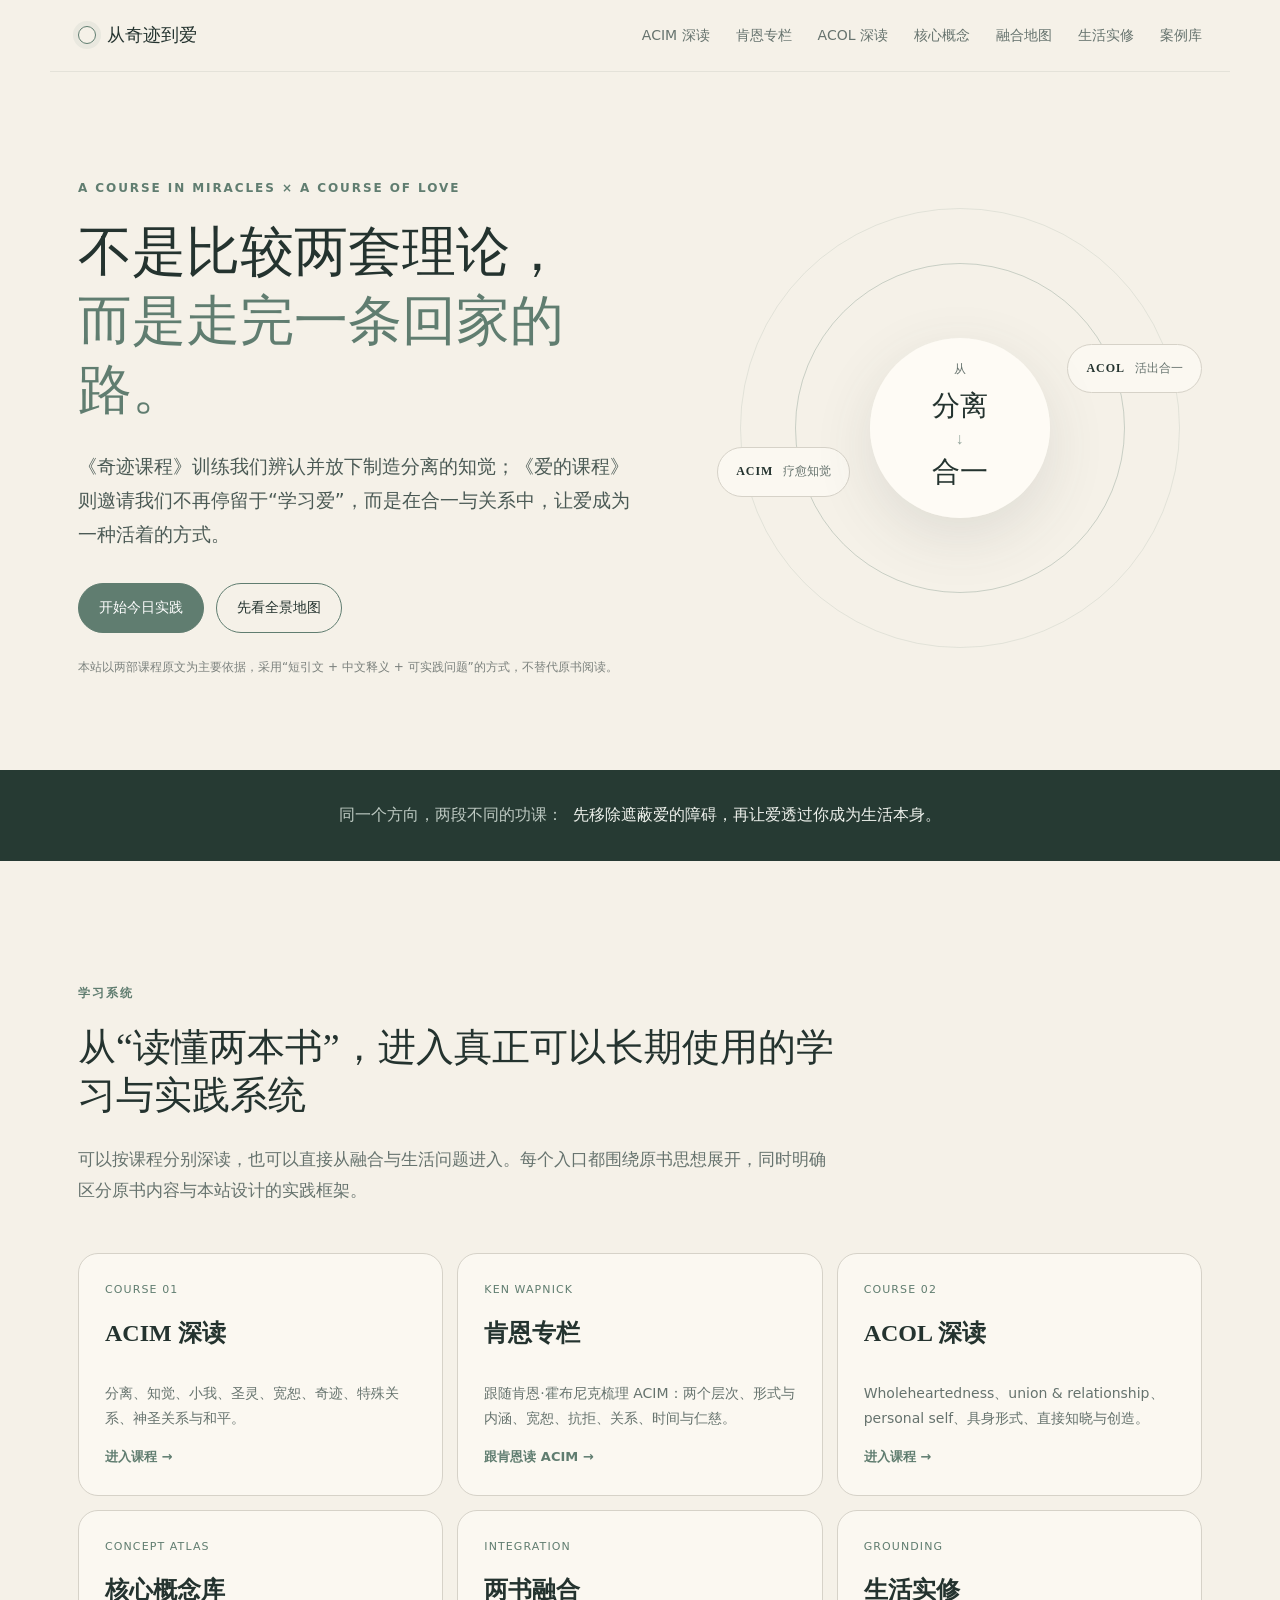
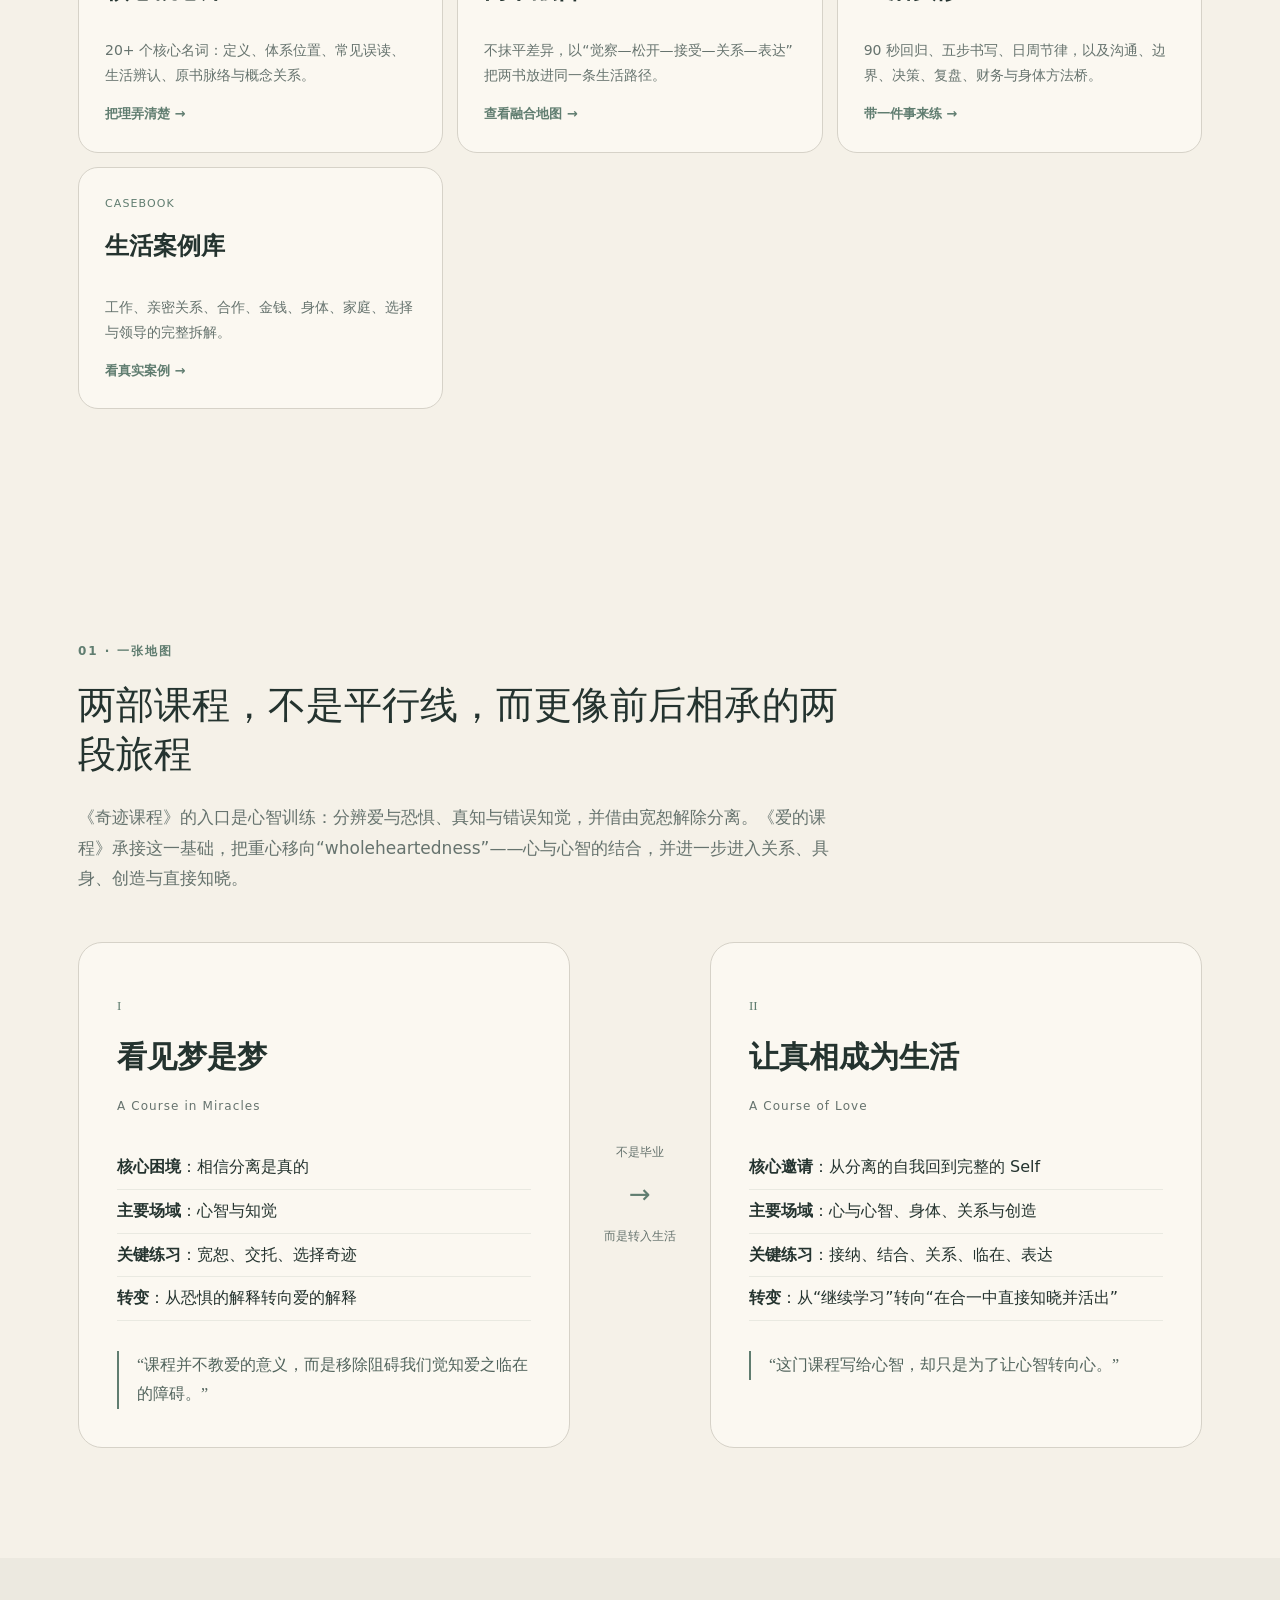
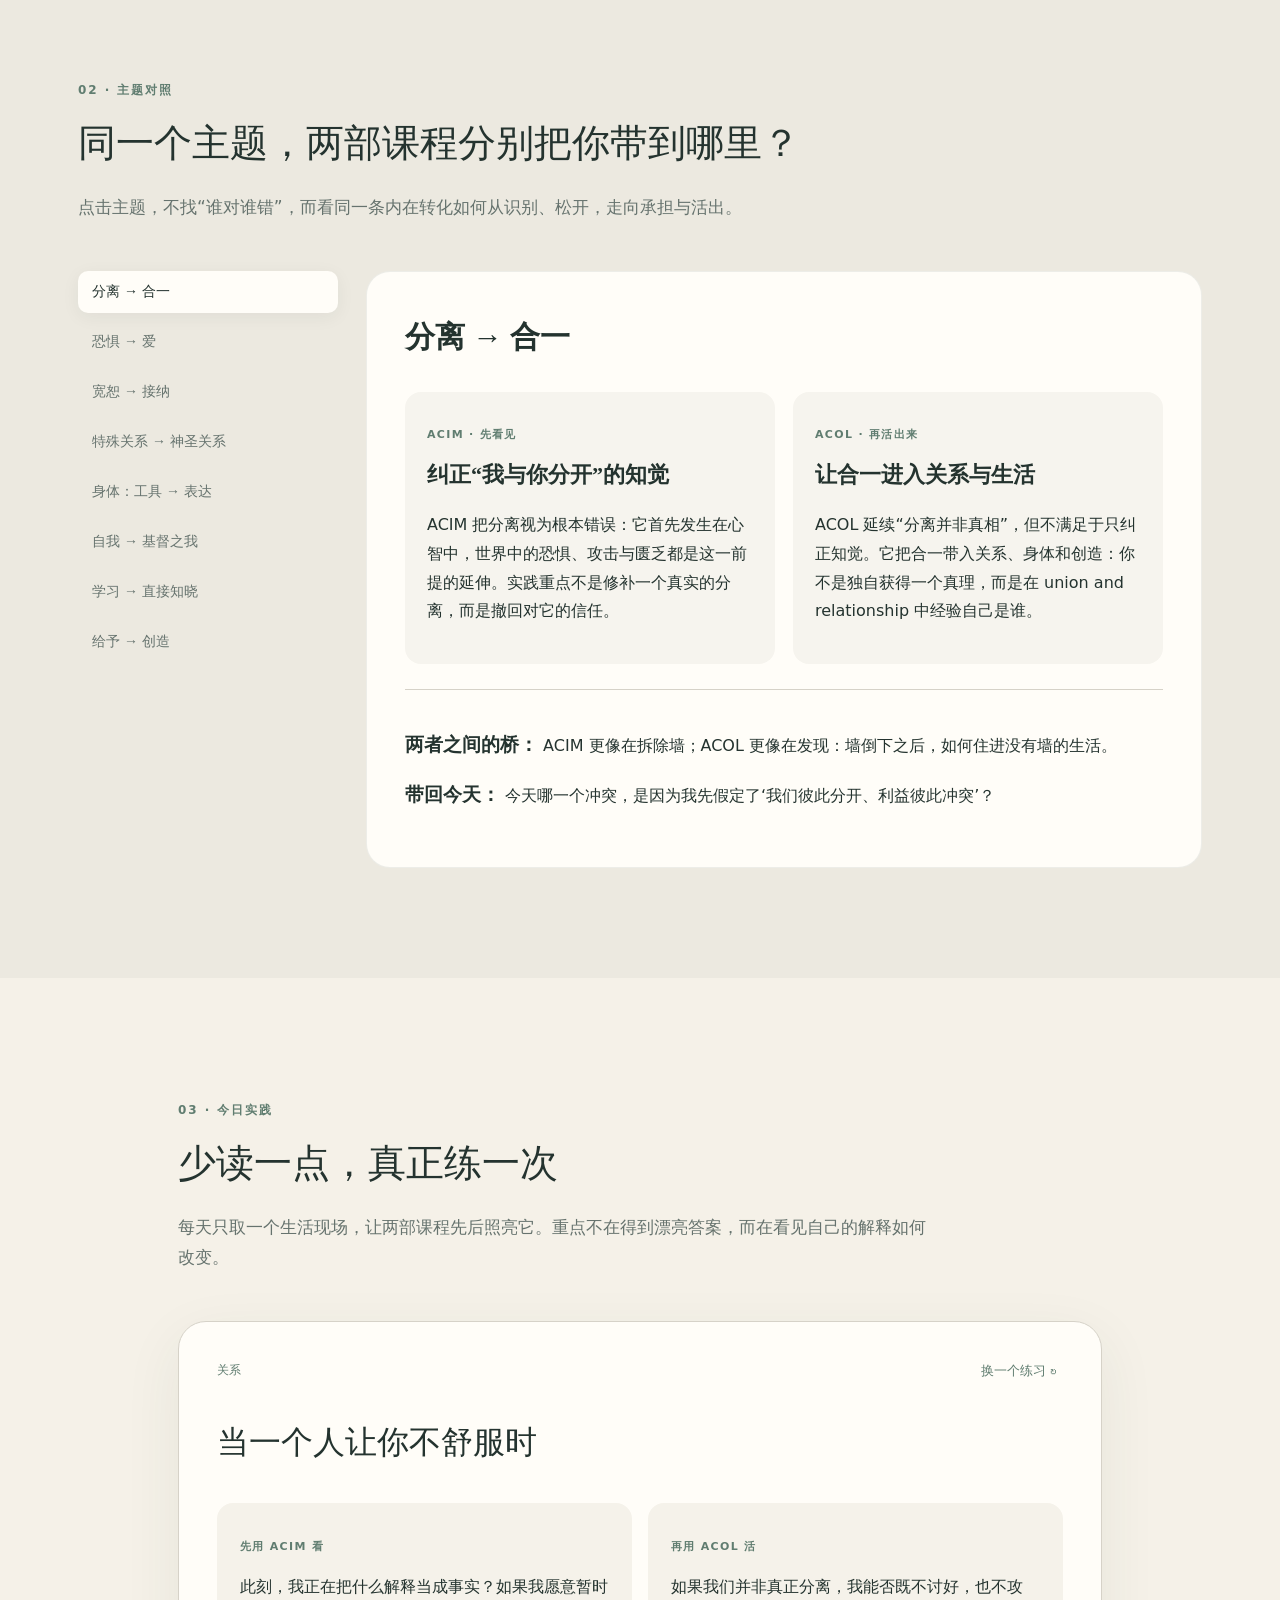
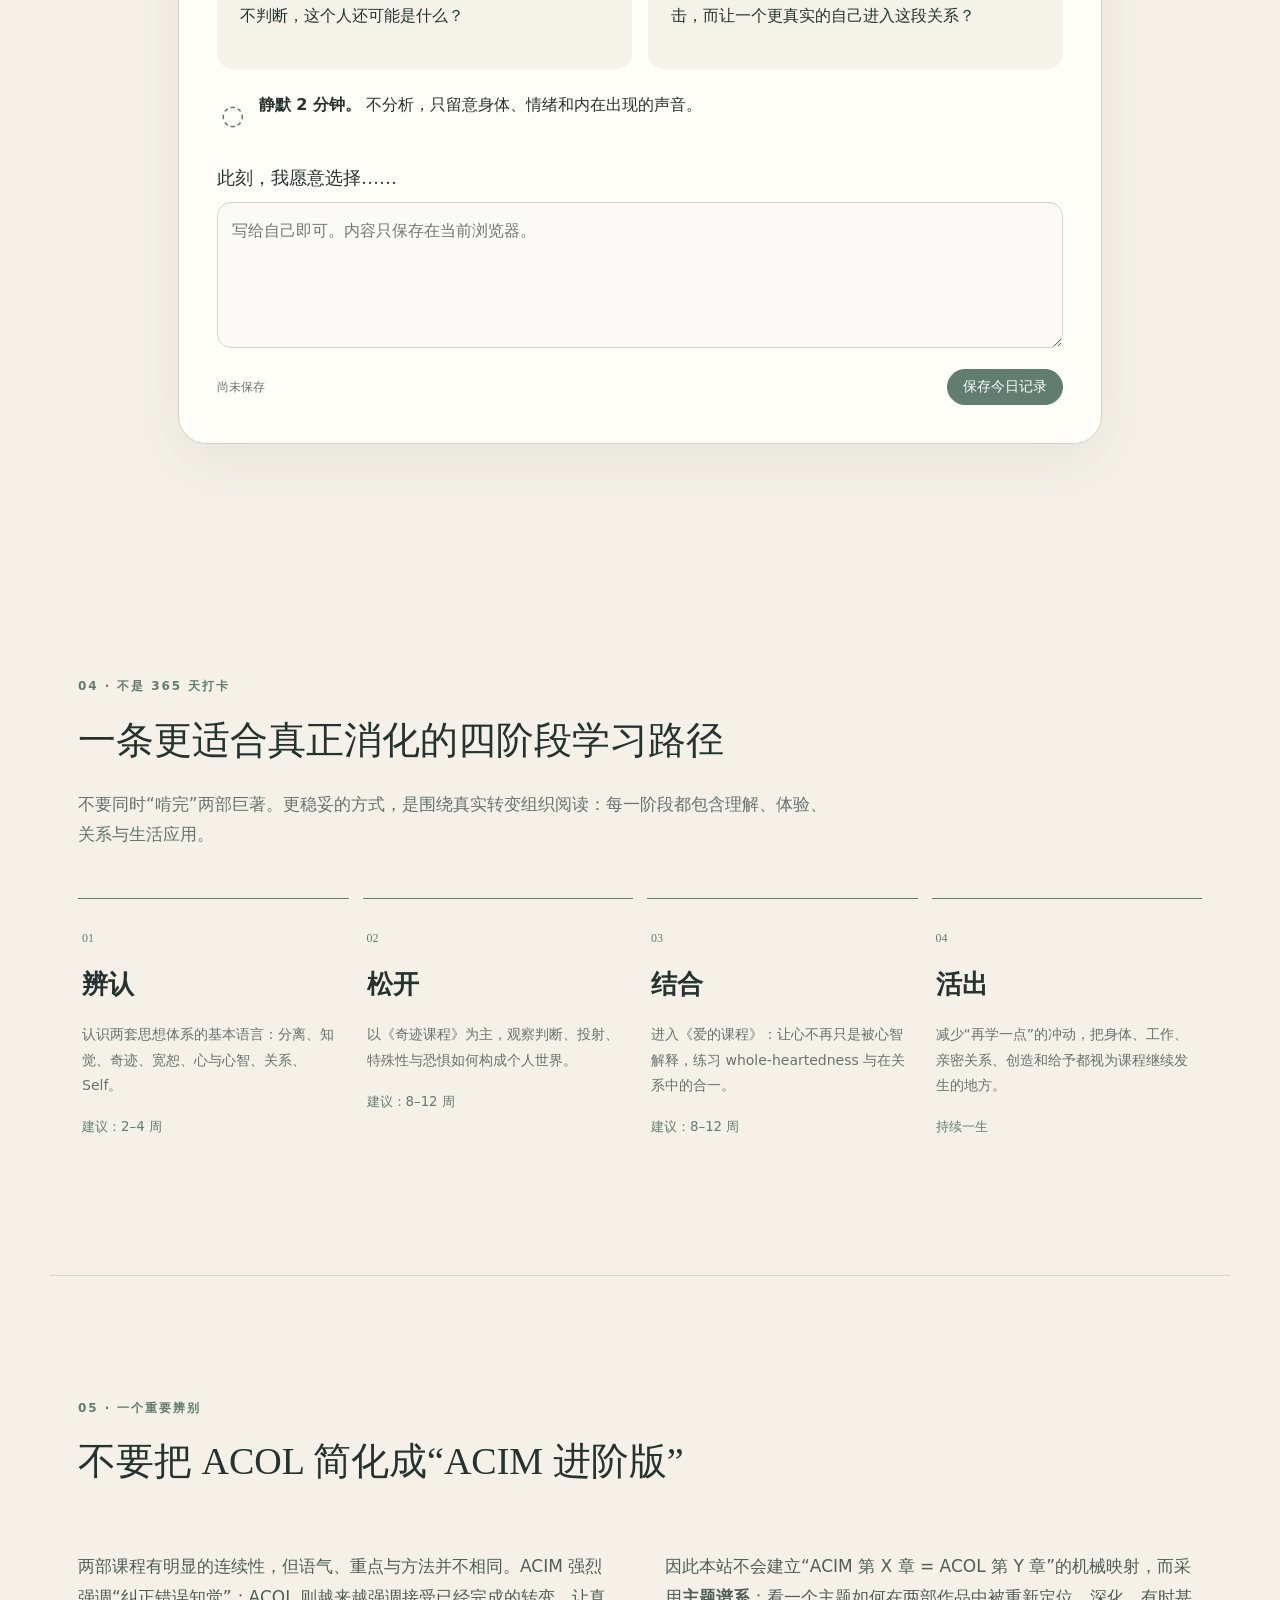
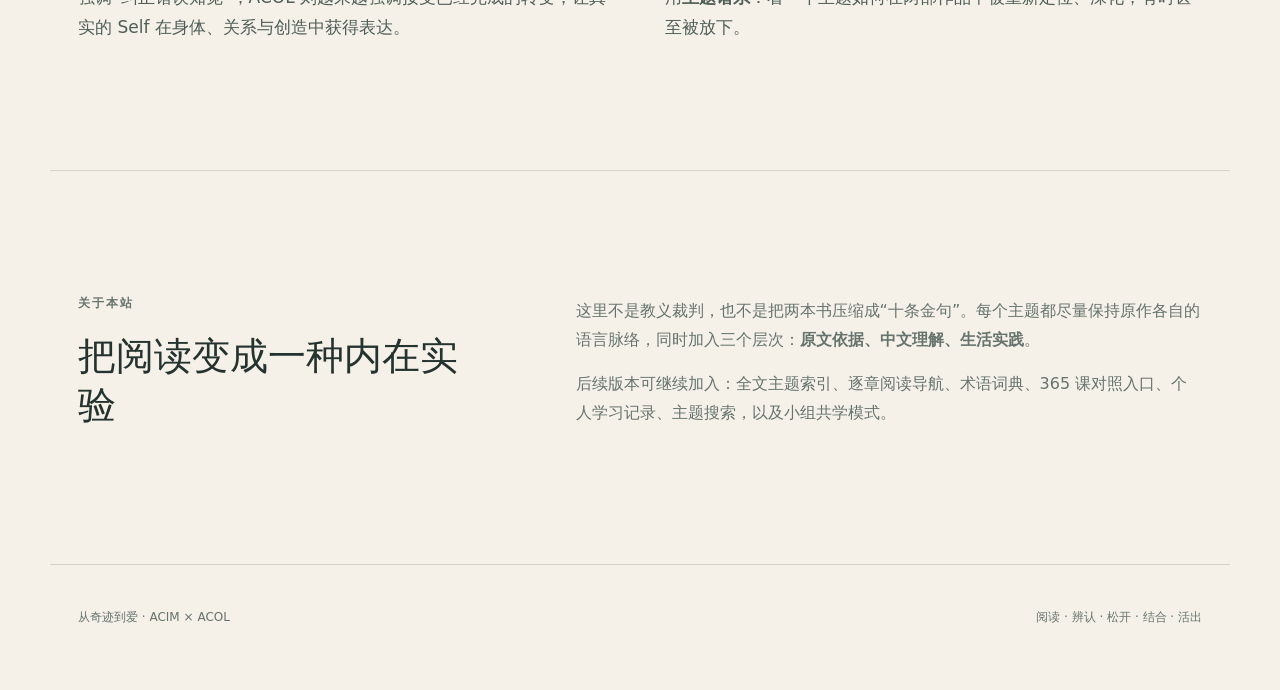
==== commit b9cc9de4: "Add Kenneth Wapnick ACIM column" ====
--- a/index.html
+++ b/index.html
@@ -15,6 +15,7 @@
     </a>
     <nav>
       <a href="acim.html">ACIM 深读</a>
+      <a href="ken.html">肯恩专栏</a>
       <a href="acol.html">ACOL 深读</a>
       <a href="concepts.html">核心概念</a>
       <a href="integration.html">融合地图</a>
@@ -61,6 +62,7 @@
       </div>
       <div class="portal-grid">
         <a class="portal-card" href="acim.html"><span>COURSE 01</span><h3>ACIM 深读</h3><p>分离、知觉、小我、圣灵、宽恕、奇迹、特殊关系、神圣关系与和平。</p><b>进入课程 →</b></a>
+        <a class="portal-card" href="ken.html"><span>KEN WAPNICK</span><h3>肯恩专栏</h3><p>跟随肯恩·霍布尼克梳理 ACIM：两个层次、形式与内涵、宽恕、抗拒、关系、时间与仁慈。</p><b>跟肯恩读 ACIM →</b></a>
         <a class="portal-card" href="acol.html"><span>COURSE 02</span><h3>ACOL 深读</h3><p>Wholeheartedness、union & relationship、personal self、具身形式、直接知晓与创造。</p><b>进入课程 →</b></a>
         <a class="portal-card" href="concepts.html"><span>CONCEPT ATLAS</span><h3>核心概念库</h3><p>20+ 个核心名词：定义、体系位置、常见误读、生活辨认、原书脉络与概念关系。</p><b>把理弄清楚 →</b></a>
         <a class="portal-card" href="integration.html"><span>INTEGRATION</span><h3>两书融合</h3><p>不抹平差异，以“觉察—松开—接受—关系—表达”把两书放进同一条生活路径。</p><b>查看融合地图 →</b></a>
--- a/styles.css
+++ b/styles.css
@@ -131,6 +131,58 @@
 .method-bridge-grid p{font-size:14px;color:var(--muted);margin:7px 0}
 .method-note{padding:17px 20px!important;background:#263a33;color:#dce5df!important;border-radius:14px}
 
+/* Ken Wapnick column */
+.ken-hero{background:radial-gradient(circle at 76% 22%,rgba(184,201,190,.28),transparent 34%)}
+.ken-intro-grid,.ken-reading-path{display:grid;grid-template-columns:repeat(3,1fr);gap:14px;margin:28px 0}
+.ken-intro-grid article,.ken-reading-path article{padding:24px;border:1px solid var(--line);border-radius:16px;background:var(--cream)}
+.ken-intro-grid span,.ken-reading-path span{font-size:11px;letter-spacing:.1em;color:var(--sage);font-weight:700}
+.ken-intro-grid h3,.ken-reading-path h3{font-family:var(--serif);font-size:20px;margin:8px 0 10px}
+.ken-intro-grid p,.ken-reading-path p{font-size:14px;color:var(--muted);margin-bottom:0}
+.ken-wall{display:grid;grid-template-columns:1fr 150px 1fr;gap:18px;align-items:stretch;margin:30px 0}
+.ken-wall>div{display:flex;flex-direction:column;justify-content:center;min-height:150px;padding:24px;border-radius:16px;border:1px solid var(--line);background:var(--cream)}
+.ken-wall small{color:var(--sage);font-weight:700}.ken-wall b{font-family:var(--serif);font-size:22px;margin:7px 0}.ken-wall span{font-size:13px;color:var(--muted)}
+.ken-wall i{display:grid;place-items:center;text-align:center;font-style:normal;font-size:12px;color:#7d8c85;border-left:1px dashed #b8c3bc;border-right:1px dashed #b8c3bc}
+@media(max-width:840px){.ken-intro-grid,.ken-reading-path{grid-template-columns:1fr 1fr}.ken-wall{grid-template-columns:1fr}.ken-wall i{padding:14px 0;border-left:0;border-right:0;border-top:1px dashed #b8c3bc;border-bottom:1px dashed #b8c3bc}}
+@media(max-width:520px){.ken-intro-grid,.ken-reading-path{grid-template-columns:1fr}}
+
+/* V4: inline explanatory visuals — diagrams belong to the text, not poster art */
+.explain-visual{margin:34px 0 8px;border:1px solid var(--line);border-radius:22px;overflow:hidden;background:linear-gradient(145deg,#fbfaf5,#f1eee5);box-shadow:0 16px 44px rgba(43,63,55,.055)}
+.explain-visual.compact{margin-top:26px}
+.visual-canvas{padding:18px 22px 4px}
+.concept-svg{display:block;width:100%;height:auto;max-height:390px}
+.explain-visual figcaption{display:grid;grid-template-columns:240px 1fr;gap:24px;padding:18px 22px 21px;border-top:1px solid var(--line);background:rgba(255,253,248,.76);margin:0}
+.explain-visual figcaption b{font-family:var(--serif);font-size:16px;font-weight:500;color:var(--ink)}
+.explain-visual figcaption span{font-size:13px;color:var(--muted);line-height:1.75}
+.concept-svg text{font-family:var(--sans)}
+.concept-svg .v-title{font-family:var(--serif);font-size:17px;fill:var(--ink)}
+.concept-svg .v-text{font-size:13px;fill:var(--ink)}
+.concept-svg .v-small{font-size:11px;fill:#66766f}
+.concept-svg .v-caption{font-size:11px;fill:#73827b}
+.concept-svg .v-pill{fill:#fffdf8;stroke:#cbd4ce;stroke-width:1.2}
+.concept-svg .v-pill.accent{fill:#dfeae2;stroke:#9eb3a6}
+.concept-svg .v-node{fill:#e5ece6;stroke:#93a99d;stroke-width:1.4}
+.concept-svg .v-node-inner{fill:none;stroke:#fff;stroke-width:1;opacity:.8}
+.concept-svg .v-orbit{fill:none;stroke:#bdc9c2;stroke-width:1.2;stroke-dasharray:4 7}
+.concept-svg .v-orbit.inner{opacity:.6}
+.concept-svg .v-link{fill:none;stroke:#92a59a;stroke-width:1.4}
+.concept-svg .v-link.strong{stroke:#617d6e;stroke-width:2}
+.concept-svg .v-link.dash{stroke-dasharray:5 6}
+.concept-svg .v-arrow{fill:#7e9589}
+.concept-svg .v-soft-circle{fill:#edf0e9;fill-opacity:.78;stroke:#c2ccc6;stroke-width:1.2}
+.concept-svg .v-intersection{fill:#d9e5dc;fill-opacity:.86;stroke:#9eb1a5;stroke-width:1}
+.concept-svg .v-form{fill:#f6f1e5;stroke:#c8bfae;stroke-width:1.2}
+.concept-svg .v-output{fill:#e3ebe5;stroke:#a7b7ae;stroke-width:1.2}
+.concept-svg .v-dot{fill:#dce8e0;stroke:#8fa499;stroke-width:1.2}
+.concept-svg .v-person{fill:#cbdacf;stroke:#879d91;stroke-width:1.2}
+.concept-svg .v-stream{fill:none;stroke-width:28;stroke-linecap:round;opacity:.38}
+.concept-svg .v-stream.left{stroke:#bfd0c6}.concept-svg .v-stream.right{stroke:#decdaa}
+.concept-svg .v-lens{fill:#edf1ec;stroke:#91a79b;stroke-width:2}
+.concept-svg .v-lens-inner{fill:#fffdf8;stroke:#c3cec8;stroke-width:1}
+.concept-svg .v-wave{fill:none;stroke:#87a193;stroke-width:4;stroke-linecap:round}
+.concept-svg .v-scene{fill:#fffdf8;stroke:#c5d0c9;stroke-width:1.2}
+.concept-svg .v-bar{fill:#789184}.concept-svg .v-bar.soft{fill:#c8d4cd}
+.scene-map .visual-canvas{padding-bottom:10px}
+
 @media(max-width:840px){
   .layer-map{grid-template-columns:repeat(2,1fr)}
   .concept-river{grid-template-columns:1fr}
@@ -139,6 +191,7 @@
   .concept-list{grid-template-columns:repeat(2,1fr);max-height:none}
   .case-index{grid-template-columns:repeat(2,1fr)}
   .confusion-grid{grid-template-columns:1fr}
+  .explain-visual figcaption{grid-template-columns:1fr;gap:7px}
 }
 @media(max-width:840px){nav{display:none}.hero{grid-template-columns:1fr;padding-top:60px}.hero h1{font-size:39px}.hero-visual{height:360px}.orbit-a{width:250px;height:250px}.orbit-b{width:330px;height:330px}.pole-left{left:2%}.pole-right{right:2%}.journey{grid-template-columns:1fr}.bridge{padding:20px;flex-direction:row}.bridge i{transform:rotate(90deg)}.theme-layout{grid-template-columns:1fr}.theme-tabs{display:grid;grid-template-columns:1fr 1fr}.compare,.practice-columns,.lens-grid,.about,.theory-columns,.dual-lens,.scenario-steps{grid-template-columns:1fr}.path-grid,.portal-grid,.pillar-grid,.life-cases,.misuse-grid,.rhythm-grid,.weekly-grid,.four-stage-grid{grid-template-columns:1fr 1fr}.three-grid,.tension-grid,.wholehearted-grid{grid-template-columns:1fr}.integration-flow,.reset-grid{grid-template-columns:repeat(2,1fr)}.section{padding:76px 22px}.section h2{font-size:31px}.article-hero{padding:72px 22px 56px}.article-hero h1{font-size:38px}.article-section{padding:58px 22px}.theory-map{grid-template-columns:1fr}.level-grid{grid-template-columns:1fr}.formula{grid-template-columns:1fr}.formula i{display:none}.course-hero{padding:72px 22px 56px}.course-hero h1{font-size:38px}.transformation-table>div,.fusion-matrix>div{grid-template-columns:1fr}.table-head,.matrix-head{display:none!important}}
 @media(max-width:520px){
@@ -150,5 +203,9 @@
   .concept-one{font-size:18px;padding:16px}
   .concept-river{padding:20px}
   .case-scene{grid-template-columns:1fr}
+  .visual-canvas{padding:8px 8px 0}
+  .explain-visual{border-radius:16px;margin:24px 0 8px}
+  .explain-visual figcaption{padding:15px 16px 17px}
+  .concept-svg{min-height:220px}
 }
 @media(max-width:520px){.hero{padding:48px 20px}.hero h1{font-size:34px}.hero-actions{flex-direction:column;align-items:stretch}.hero-visual{height:320px}.orbit-b{width:290px;height:290px}.orbit-a{width:220px;height:220px}.pole{font-size:10px;padding:9px 12px}.theme-tabs,.path-grid,.portal-grid,.pillar-grid,.life-cases,.misuse-grid,.rhythm-grid,.weekly-grid,.four-stage-grid,.integration-flow,.reset-grid{grid-template-columns:1fr}.theme-panel,.practice-card{padding:24px}.section{padding:64px 20px}.article-hero{padding:54px 20px 42px}.article-hero h1{font-size:32px}.article-lead{font-size:19px}.article-section{padding:48px 20px}.article-section h2{font-size:28px}.contrast-line{grid-template-columns:1fr;gap:10px}.contrast-line>span{transform:rotate(90deg)}.identity-stack>div,.maturity-path>div{grid-template-columns:1fr}.closing-thesis{padding:24px}.closing-thesis h3{font-size:21px}.course-hero{padding:54px 20px 42px}.course-hero h1{font-size:32px}.course-keyline{align-items:flex-start}.portal-card{min-height:0}.scenario-panel{padding:22px}footer{padding:25px 20px;display:block}}
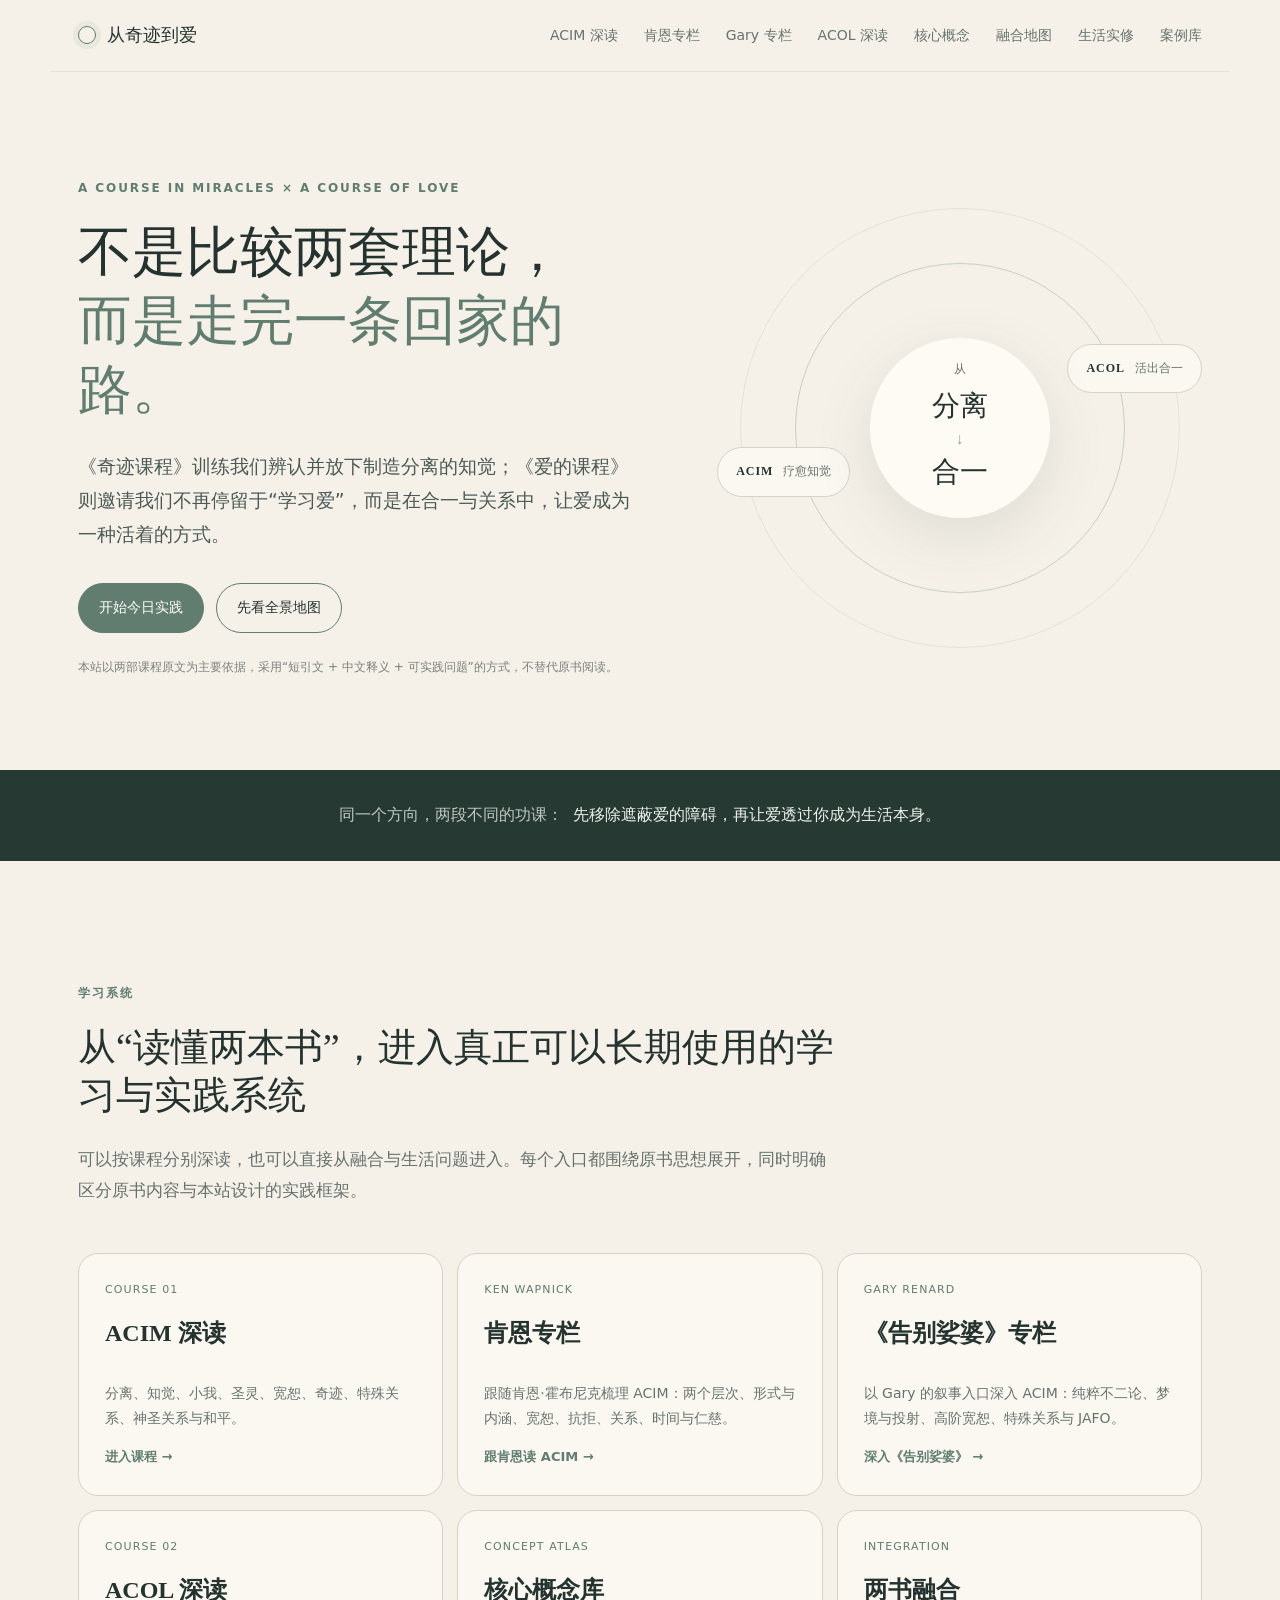
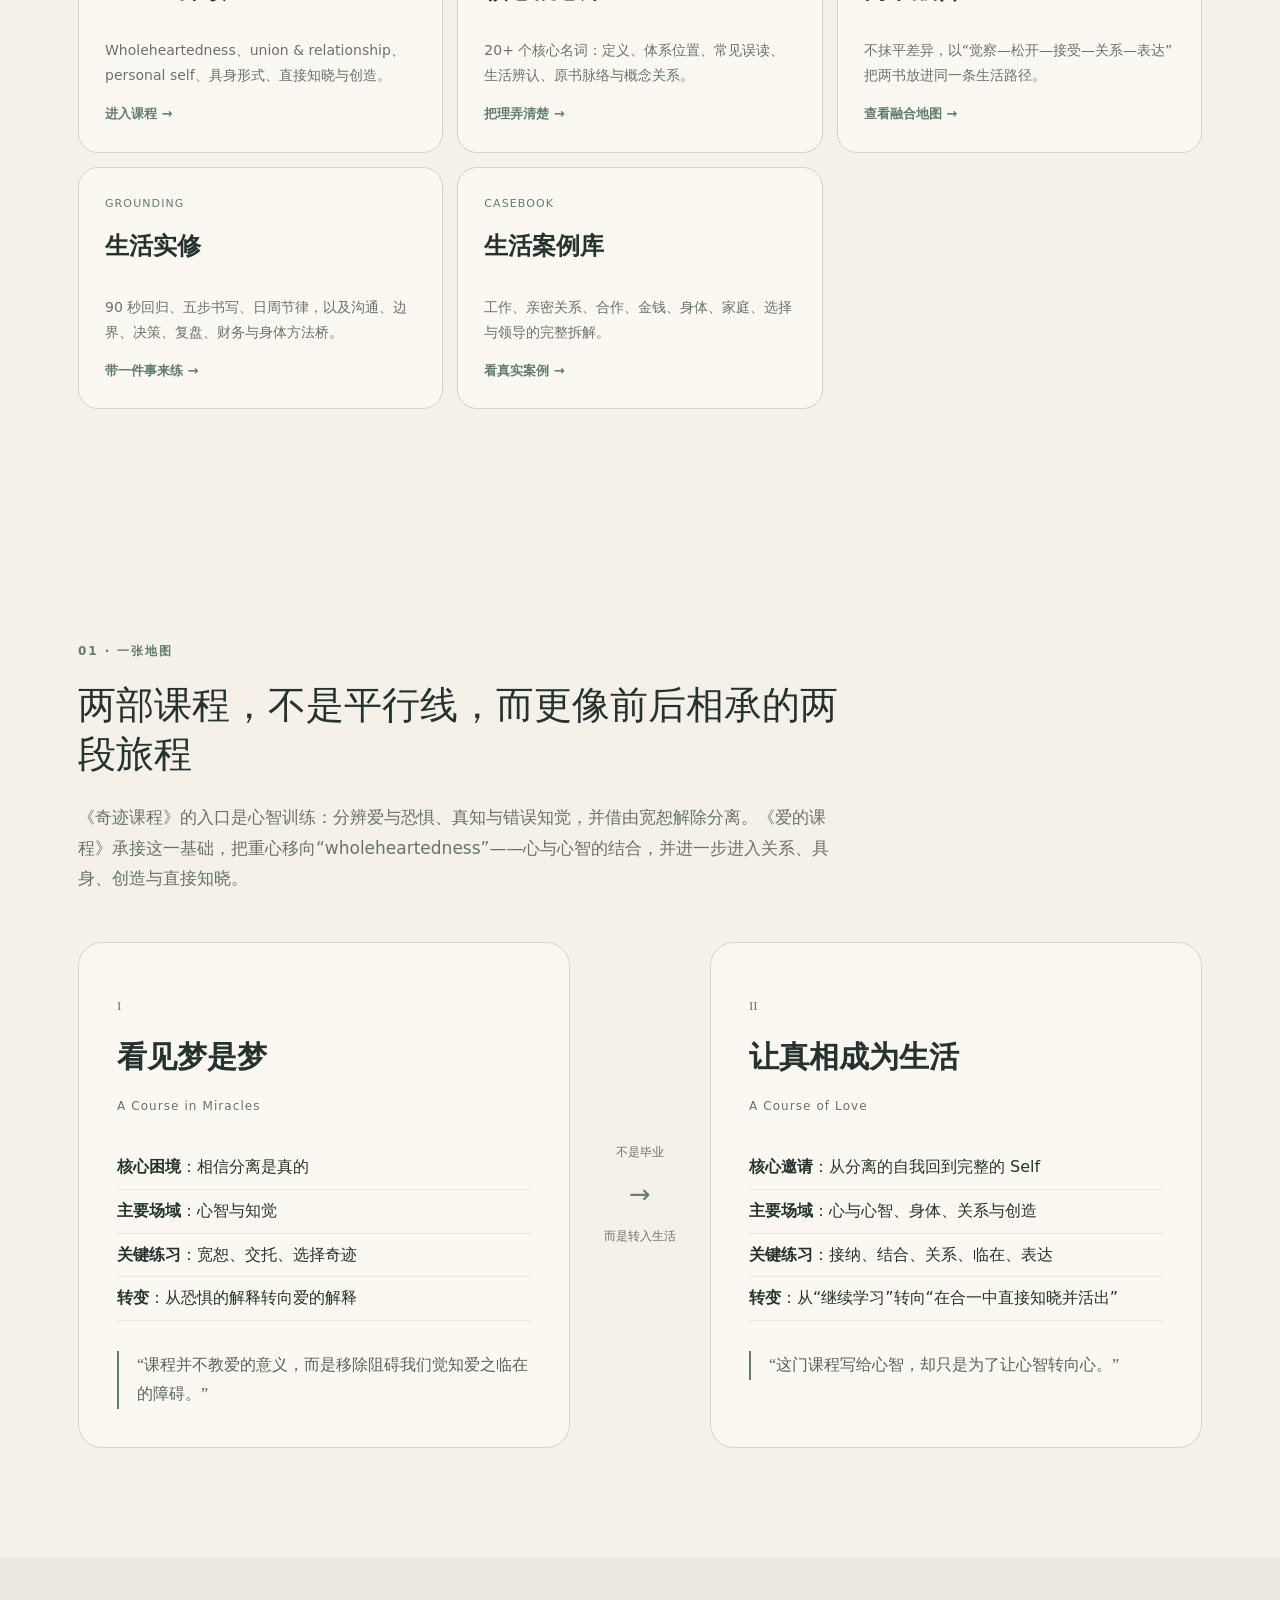
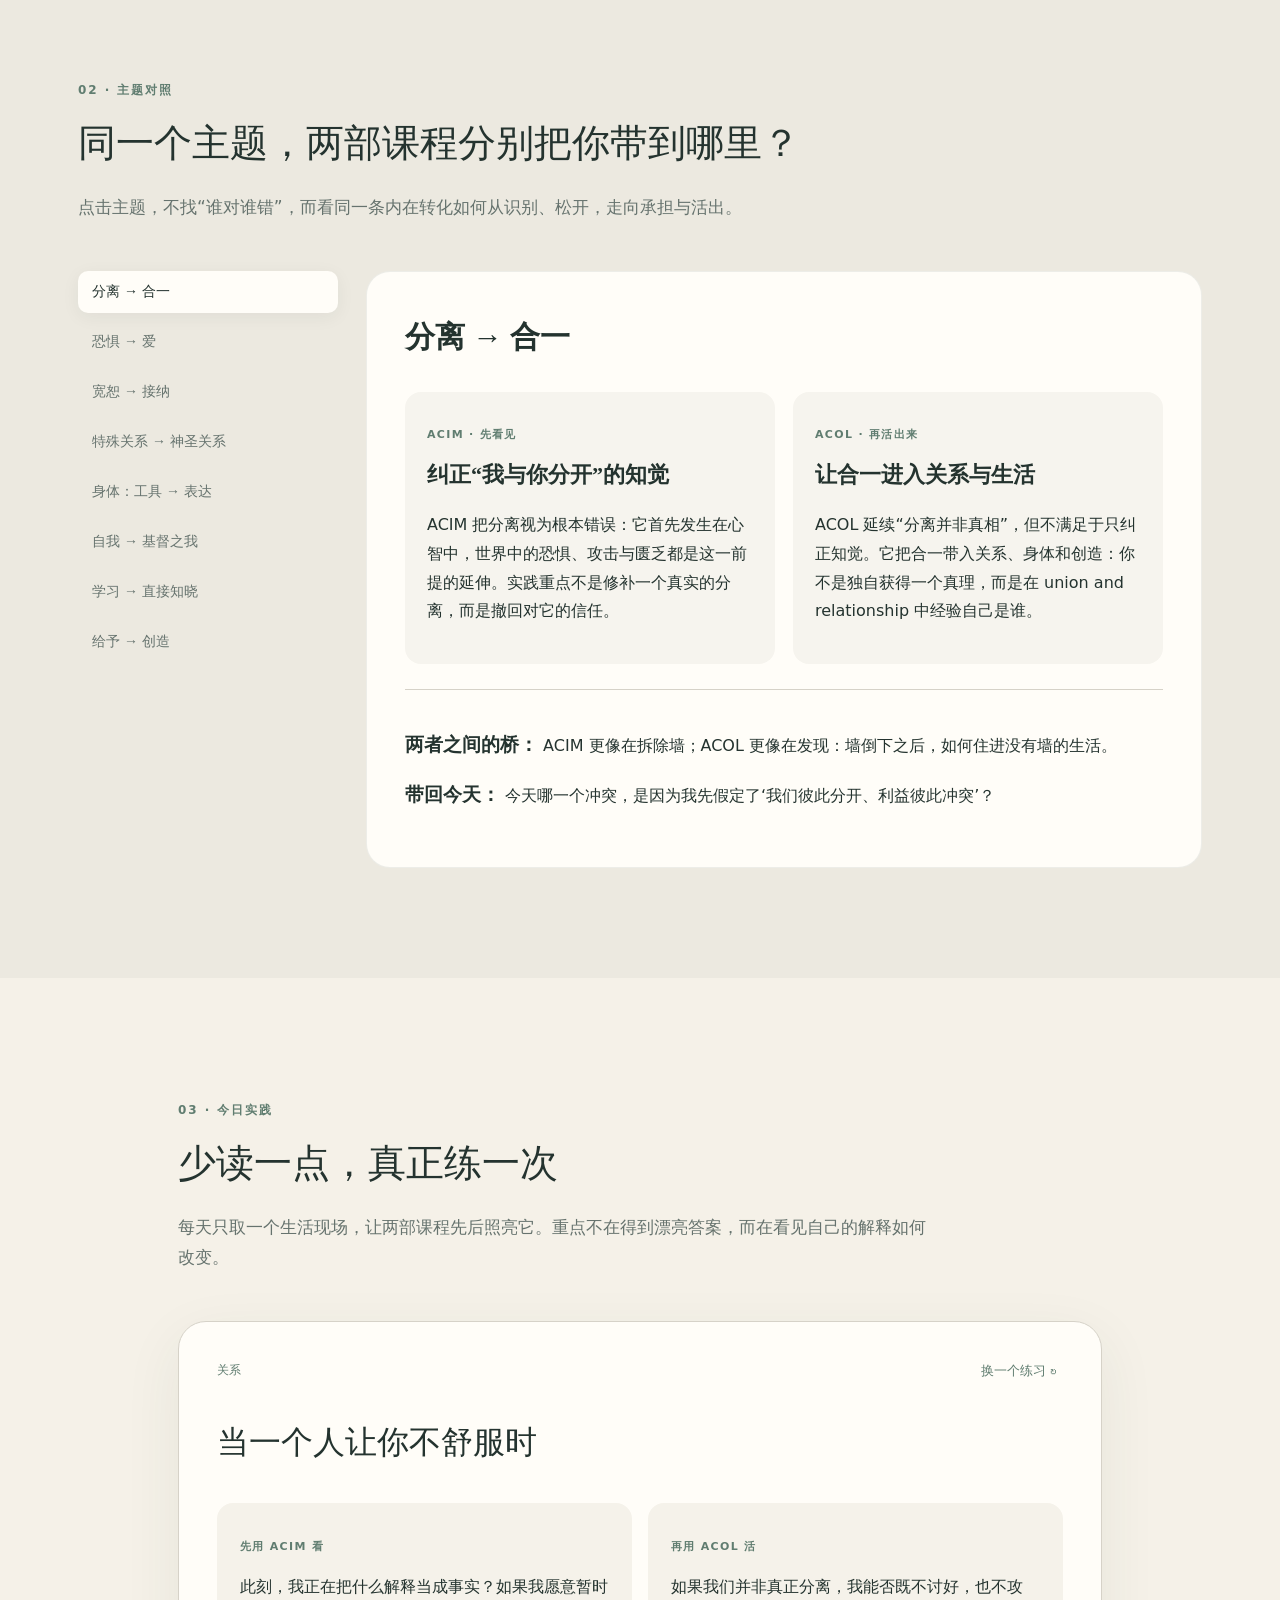
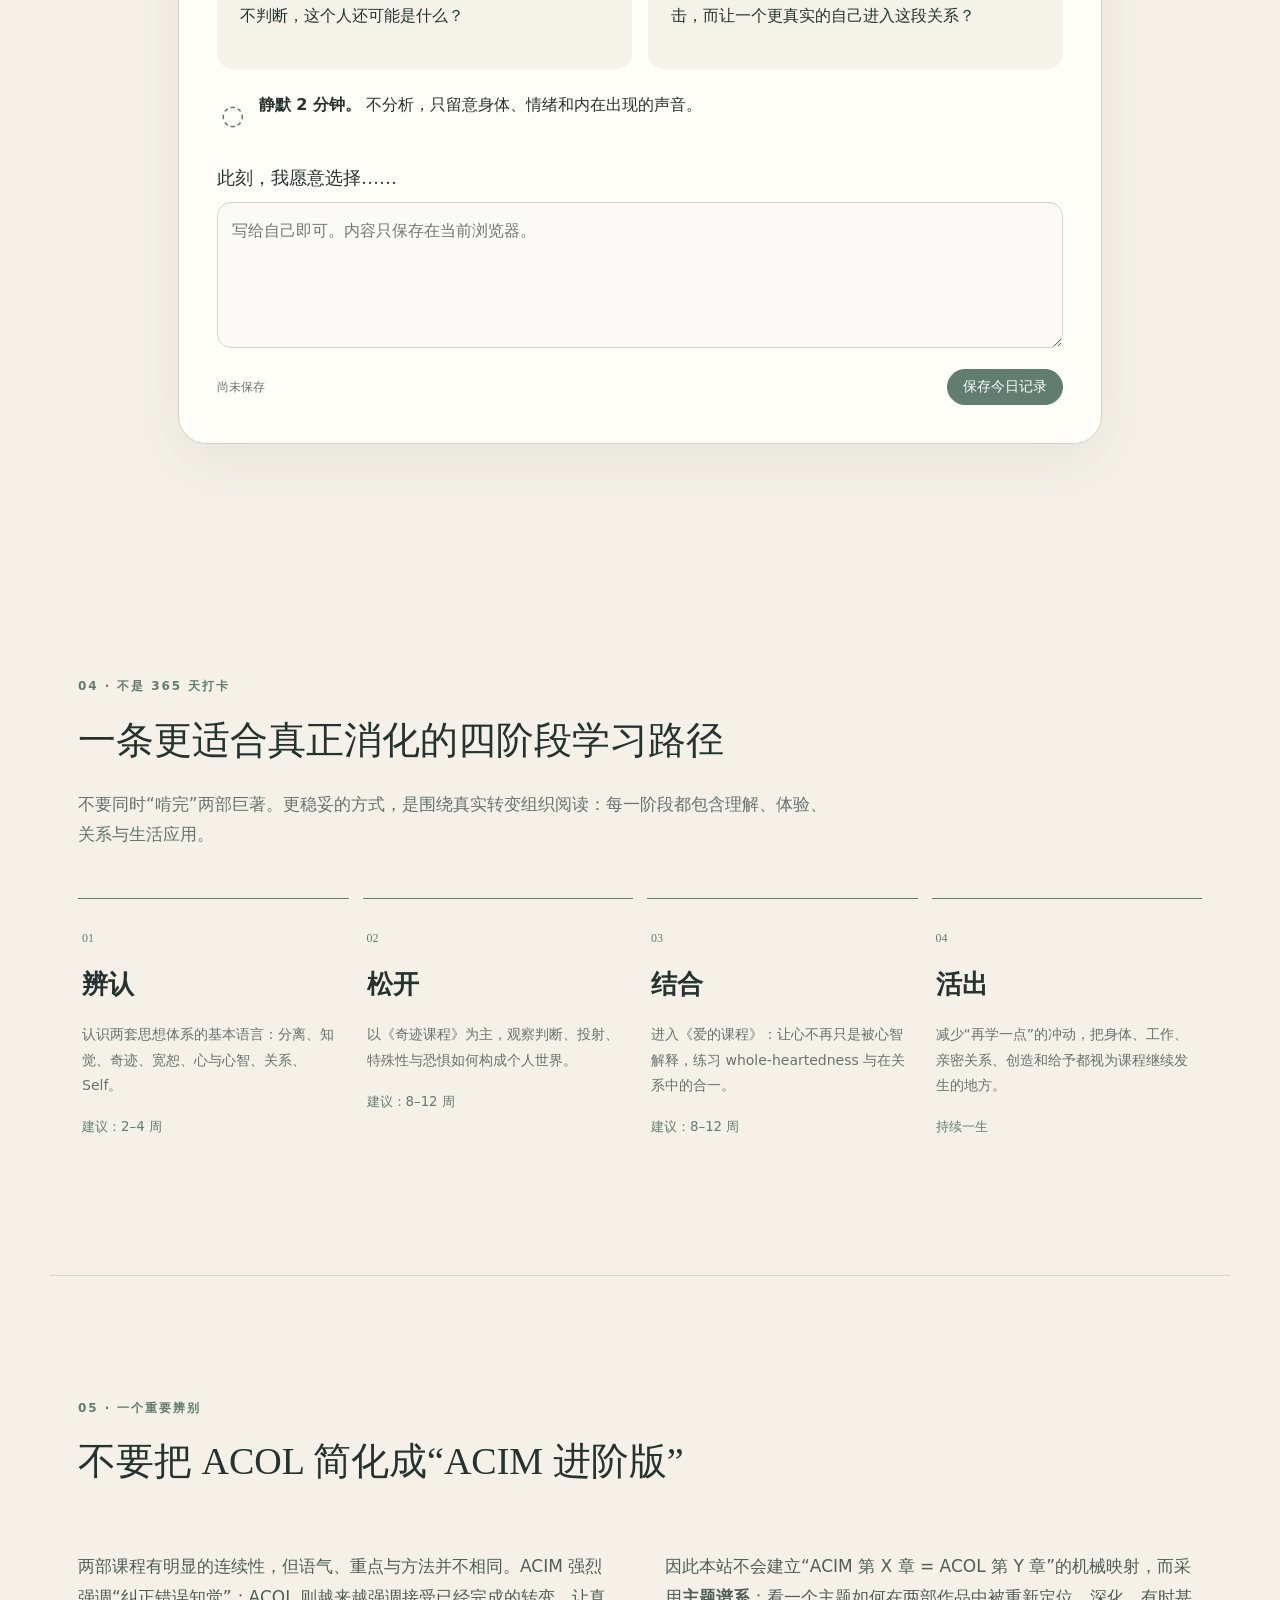
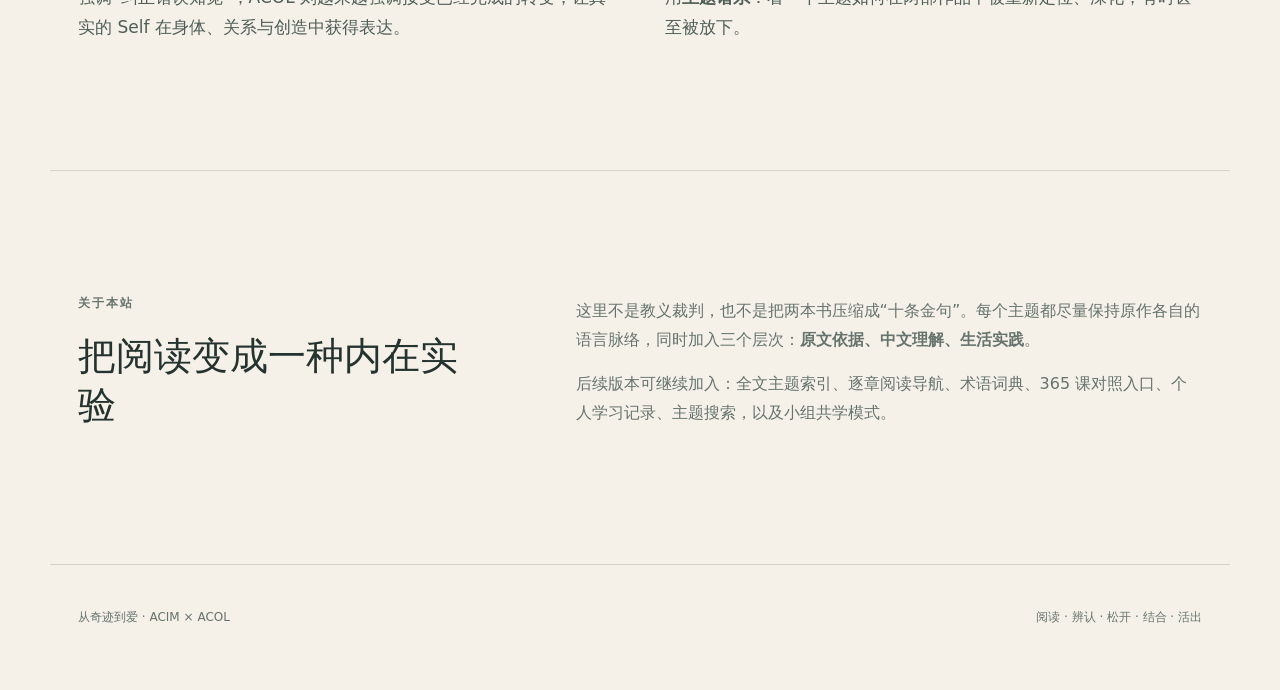
==== commit 3c9826d5: "Add Gary Renard Disappearance column" ====
--- a/index.html
+++ b/index.html
@@ -16,6 +16,7 @@
     <nav>
       <a href="acim.html">ACIM 深读</a>
       <a href="ken.html">肯恩专栏</a>
+      <a href="gary.html">Gary 专栏</a>
       <a href="acol.html">ACOL 深读</a>
       <a href="concepts.html">核心概念</a>
       <a href="integration.html">融合地图</a>
@@ -63,6 +64,7 @@
       <div class="portal-grid">
         <a class="portal-card" href="acim.html"><span>COURSE 01</span><h3>ACIM 深读</h3><p>分离、知觉、小我、圣灵、宽恕、奇迹、特殊关系、神圣关系与和平。</p><b>进入课程 →</b></a>
         <a class="portal-card" href="ken.html"><span>KEN WAPNICK</span><h3>肯恩专栏</h3><p>跟随肯恩·霍布尼克梳理 ACIM：两个层次、形式与内涵、宽恕、抗拒、关系、时间与仁慈。</p><b>跟肯恩读 ACIM →</b></a>
+        <a class="portal-card" href="gary.html"><span>GARY RENARD</span><h3>《告别娑婆》专栏</h3><p>以 Gary 的叙事入口深入 ACIM：纯粹不二论、梦境与投射、高阶宽恕、特殊关系与 JAFO。</p><b>深入《告别娑婆》 →</b></a>
         <a class="portal-card" href="acol.html"><span>COURSE 02</span><h3>ACOL 深读</h3><p>Wholeheartedness、union & relationship、personal self、具身形式、直接知晓与创造。</p><b>进入课程 →</b></a>
         <a class="portal-card" href="concepts.html"><span>CONCEPT ATLAS</span><h3>核心概念库</h3><p>20+ 个核心名词：定义、体系位置、常见误读、生活辨认、原书脉络与概念关系。</p><b>把理弄清楚 →</b></a>
         <a class="portal-card" href="integration.html"><span>INTEGRATION</span><h3>两书融合</h3><p>不抹平差异，以“觉察—松开—接受—关系—表达”把两书放进同一条生活路径。</p><b>查看融合地图 →</b></a>
@@ -214,4 +216,4 @@
 
   <script src="app.js"></script>
 </body>
-</html>+</html>
--- a/styles.css
+++ b/styles.css
@@ -144,6 +144,22 @@
 .ken-wall i{display:grid;place-items:center;text-align:center;font-style:normal;font-size:12px;color:#7d8c85;border-left:1px dashed #b8c3bc;border-right:1px dashed #b8c3bc}
 @media(max-width:840px){.ken-intro-grid,.ken-reading-path{grid-template-columns:1fr 1fr}.ken-wall{grid-template-columns:1fr}.ken-wall i{padding:14px 0;border-left:0;border-right:0;border-top:1px dashed #b8c3bc;border-bottom:1px dashed #b8c3bc}}
 @media(max-width:520px){.ken-intro-grid,.ken-reading-path{grid-template-columns:1fr}}
+
+/* Gary Renard / The Disappearance of the Universe column */
+.gary-hero{background:radial-gradient(circle at 78% 22%,rgba(220,201,164,.26),transparent 36%)}
+.gary-intro-grid,.gary-boundaries,.gary-ken-grid{display:grid;grid-template-columns:repeat(3,1fr);gap:14px;margin:28px 0}
+.gary-jafo-grid,.gary-reading-path{display:grid;grid-template-columns:repeat(2,1fr);gap:14px;margin:28px 0}
+.gary-intro-grid article,.gary-boundaries article,.gary-ken-grid article,.gary-jafo-grid article,.gary-reading-path article{padding:24px;border:1px solid var(--line);border-radius:16px;background:var(--cream)}
+.gary-intro-grid span,.gary-ken-grid span,.gary-jafo-grid span,.gary-reading-path span{font-size:11px;letter-spacing:.1em;color:var(--sage);font-weight:700}
+.gary-intro-grid h3,.gary-ken-grid h3,.gary-reading-path h3{font-family:var(--serif);font-size:20px;margin:8px 0 10px}
+.gary-intro-grid p,.gary-boundaries p,.gary-ken-grid p,.gary-jafo-grid p,.gary-reading-path p{font-size:14px;color:var(--muted);margin-bottom:0}
+.gary-boundaries b{font-family:var(--serif);font-size:18px;font-weight:500}
+.gary-reading-table{margin:30px 0;border:1px solid var(--line);border-radius:16px;overflow:hidden;background:var(--white)}
+.gary-reading-table>div{display:grid;grid-template-columns:1fr 1.35fr 1.15fr;gap:12px;padding:15px 18px;border-bottom:1px solid var(--line);font-size:14px}
+.gary-reading-table>div:last-child{border-bottom:0}
+.gary-reading-table .table-head{background:#e7e5dc;font-size:12px;color:var(--sage)}
+@media(max-width:840px){.gary-intro-grid,.gary-boundaries,.gary-ken-grid{grid-template-columns:1fr}.gary-jafo-grid,.gary-reading-path{grid-template-columns:1fr 1fr}.gary-reading-table>div{grid-template-columns:1fr}.gary-reading-table .table-head{display:none}}
+@media(max-width:520px){.gary-jafo-grid,.gary-reading-path{grid-template-columns:1fr}}
 
 /* V4: inline explanatory visuals — diagrams belong to the text, not poster art */
 .explain-visual{margin:34px 0 8px;border:1px solid var(--line);border-radius:22px;overflow:hidden;background:linear-gradient(145deg,#fbfaf5,#f1eee5);box-shadow:0 16px 44px rgba(43,63,55,.055)}
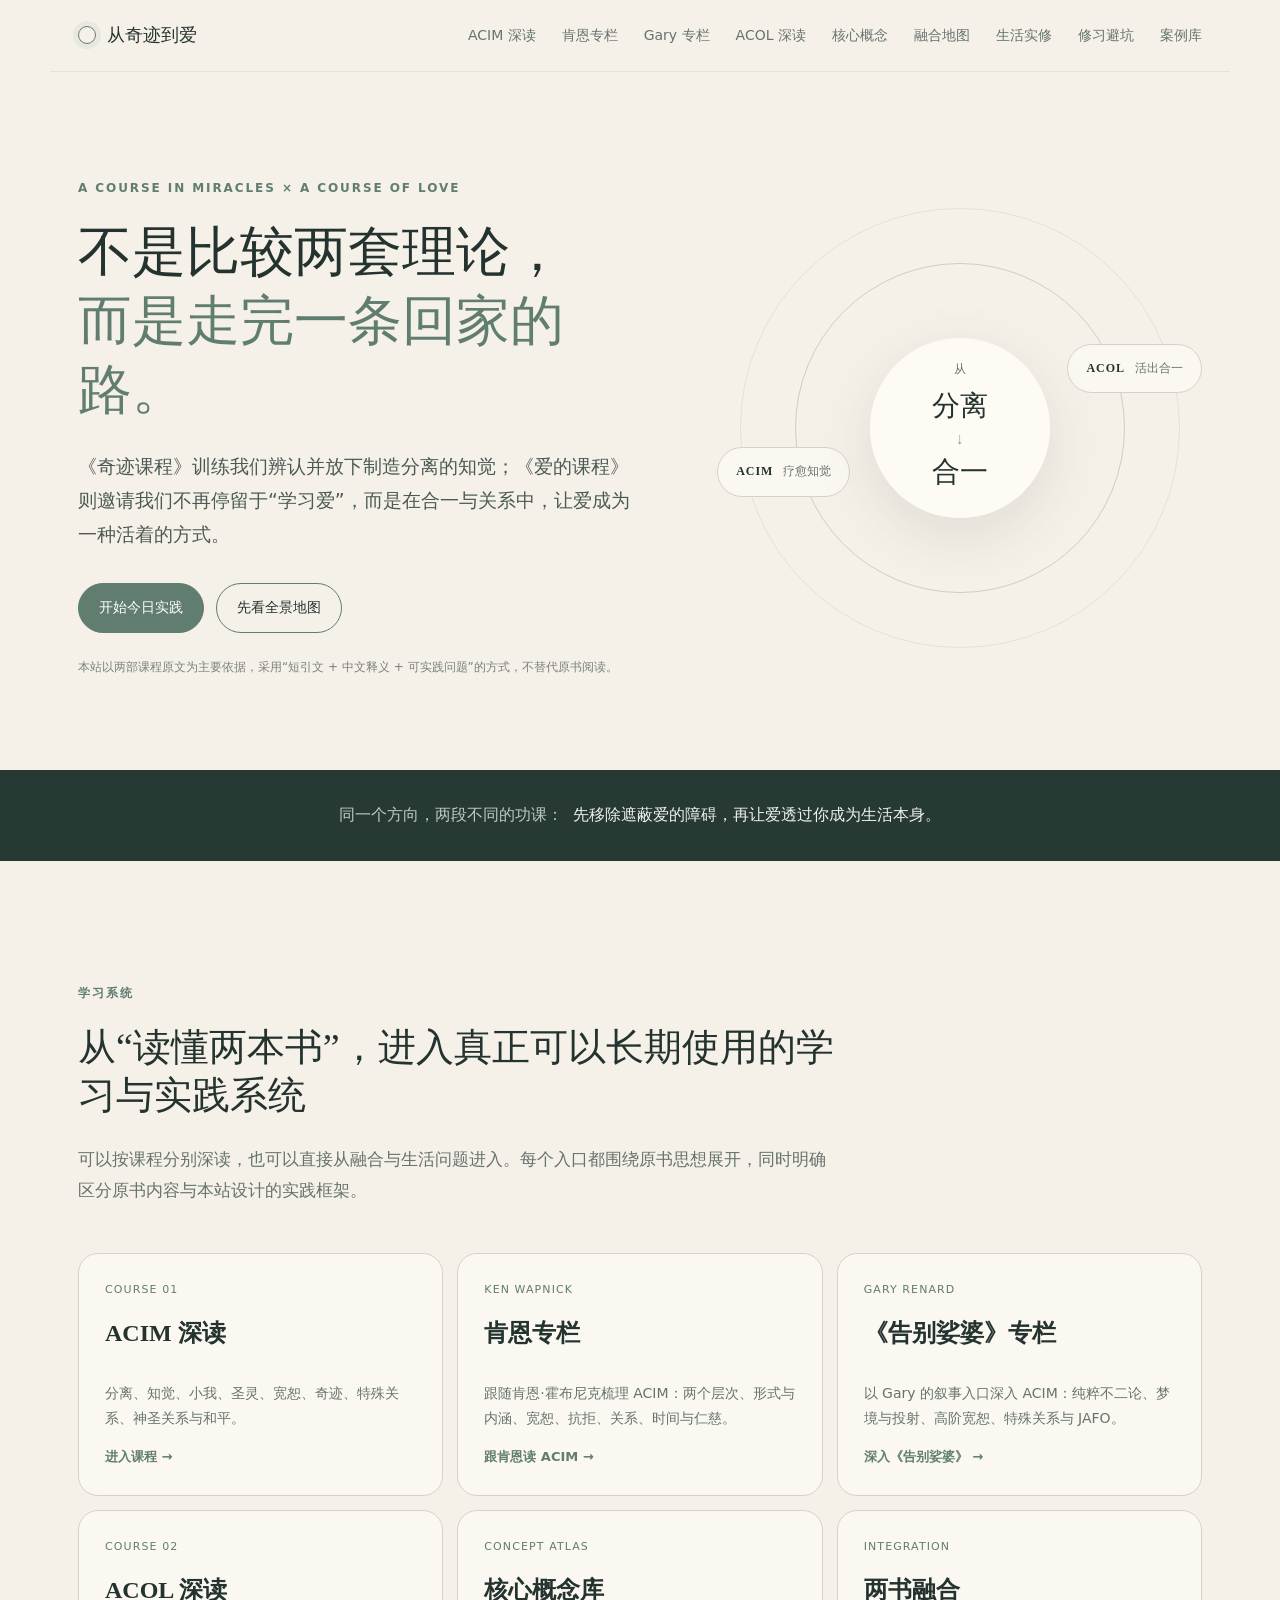
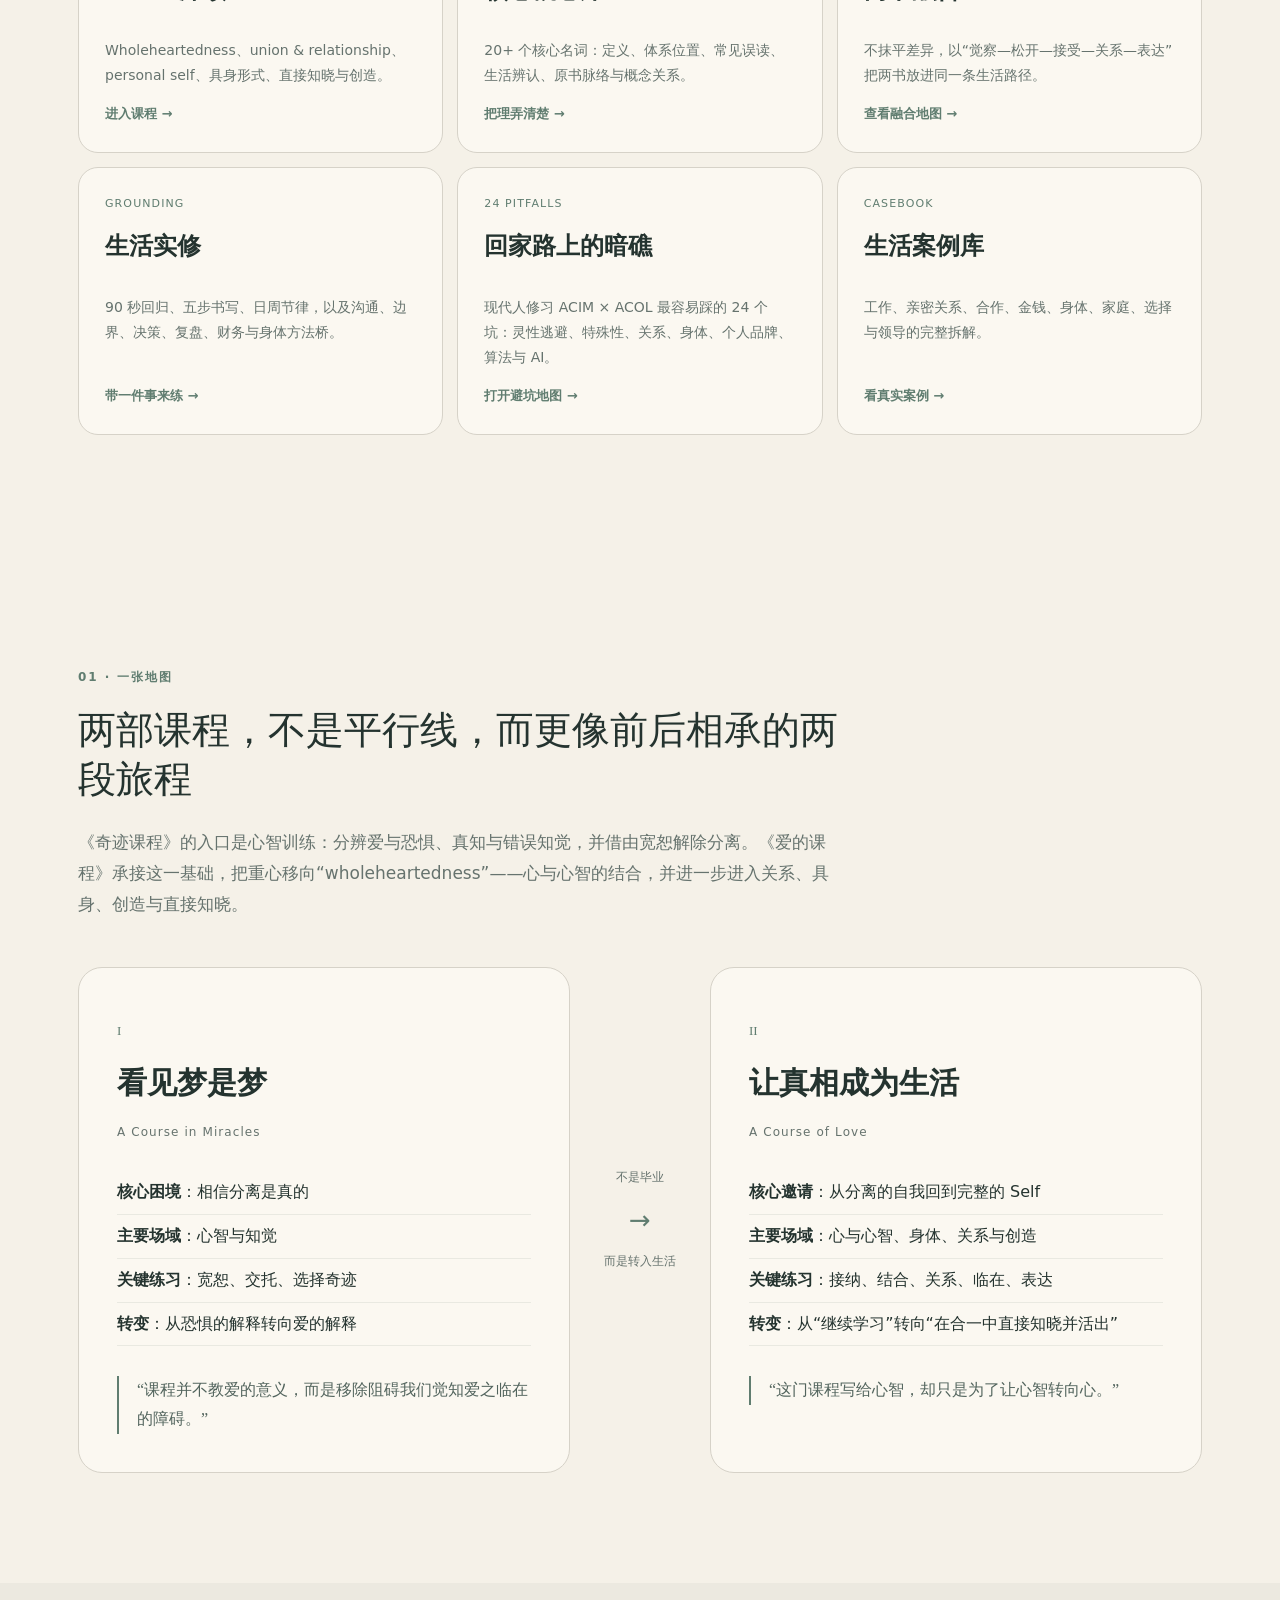
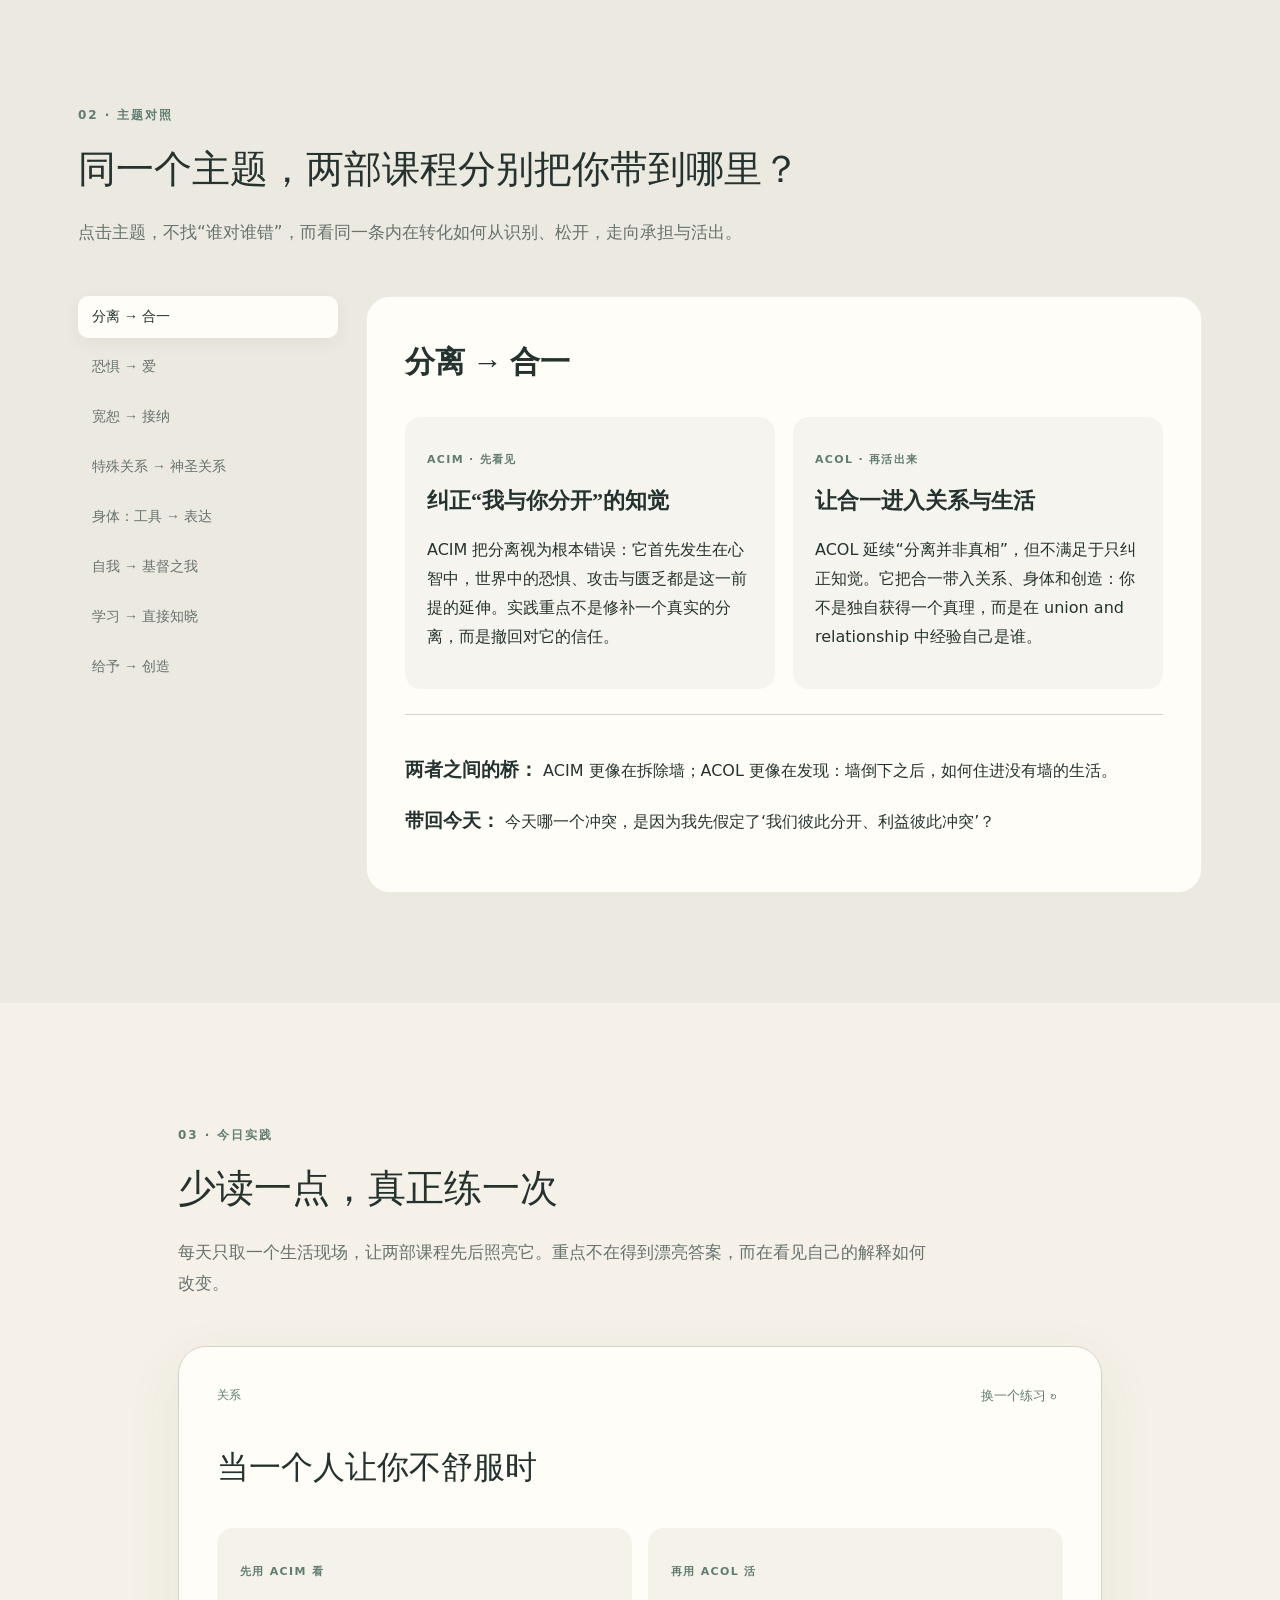
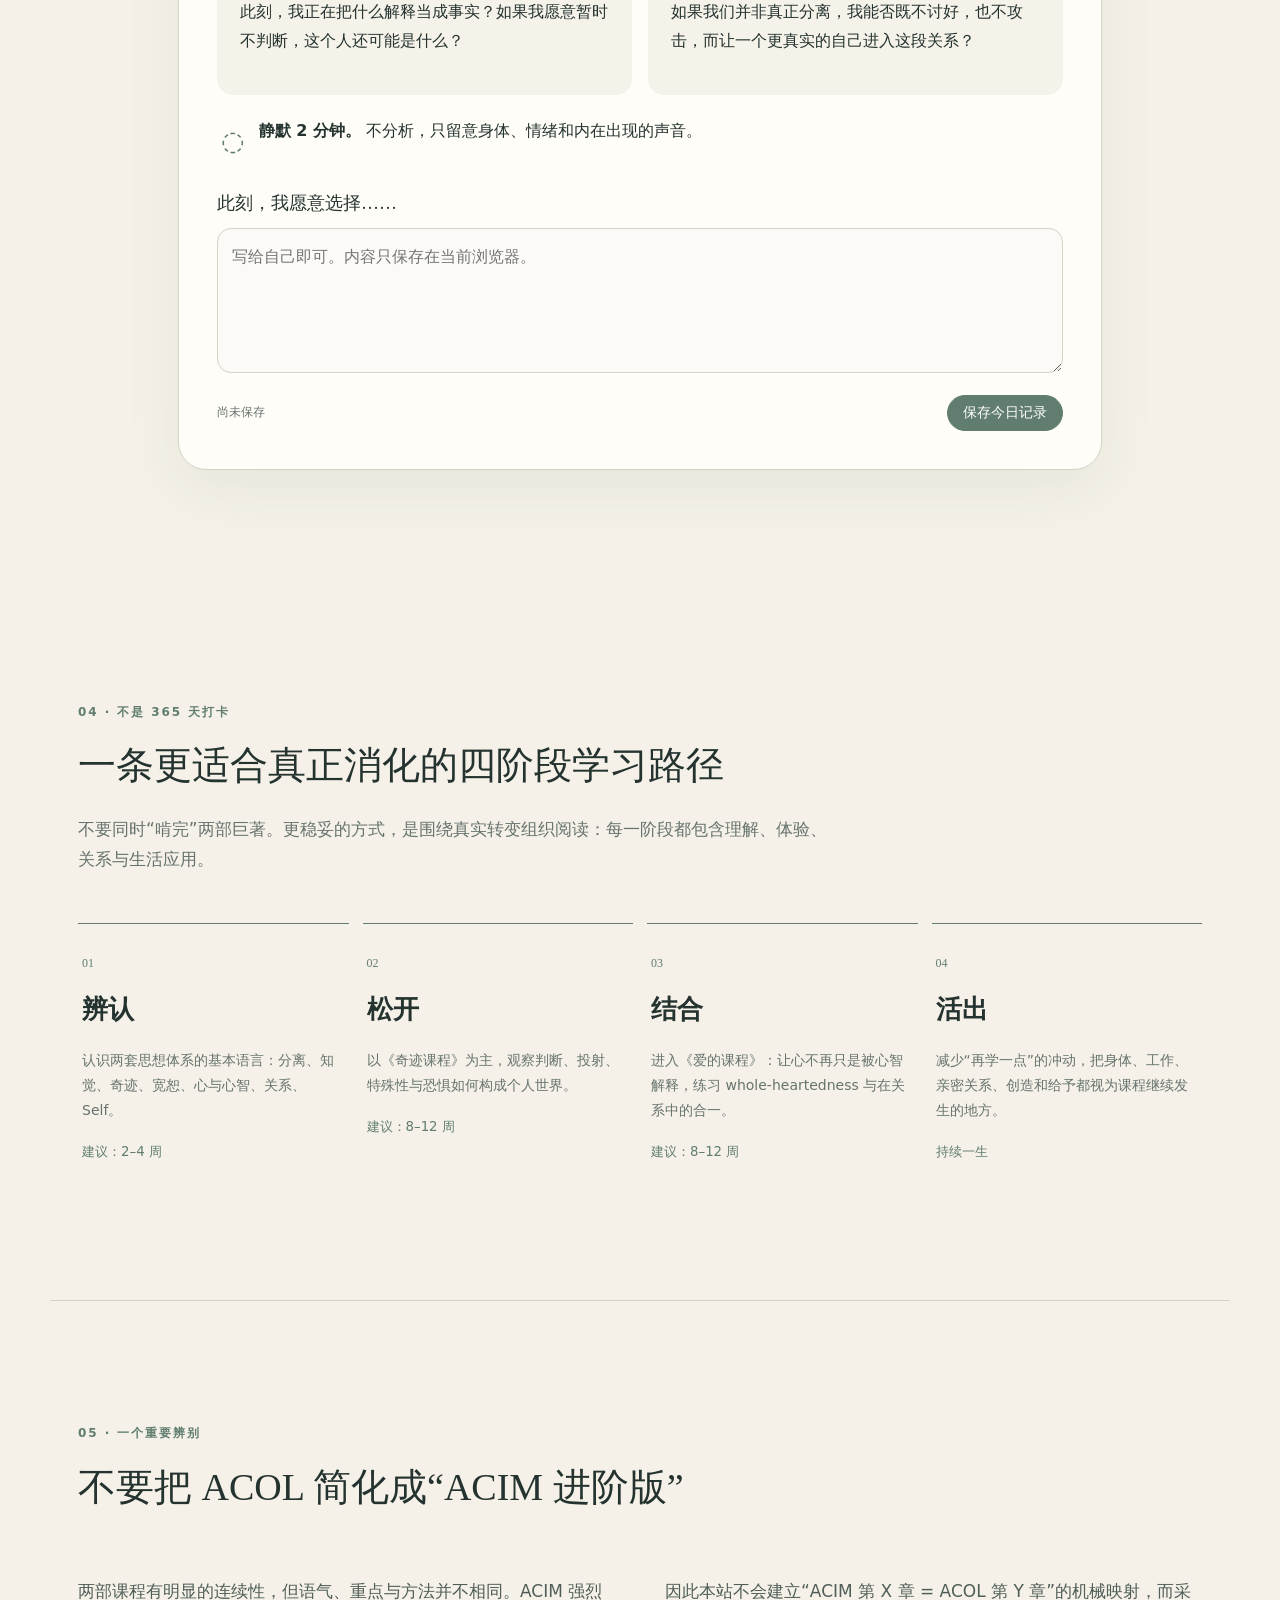
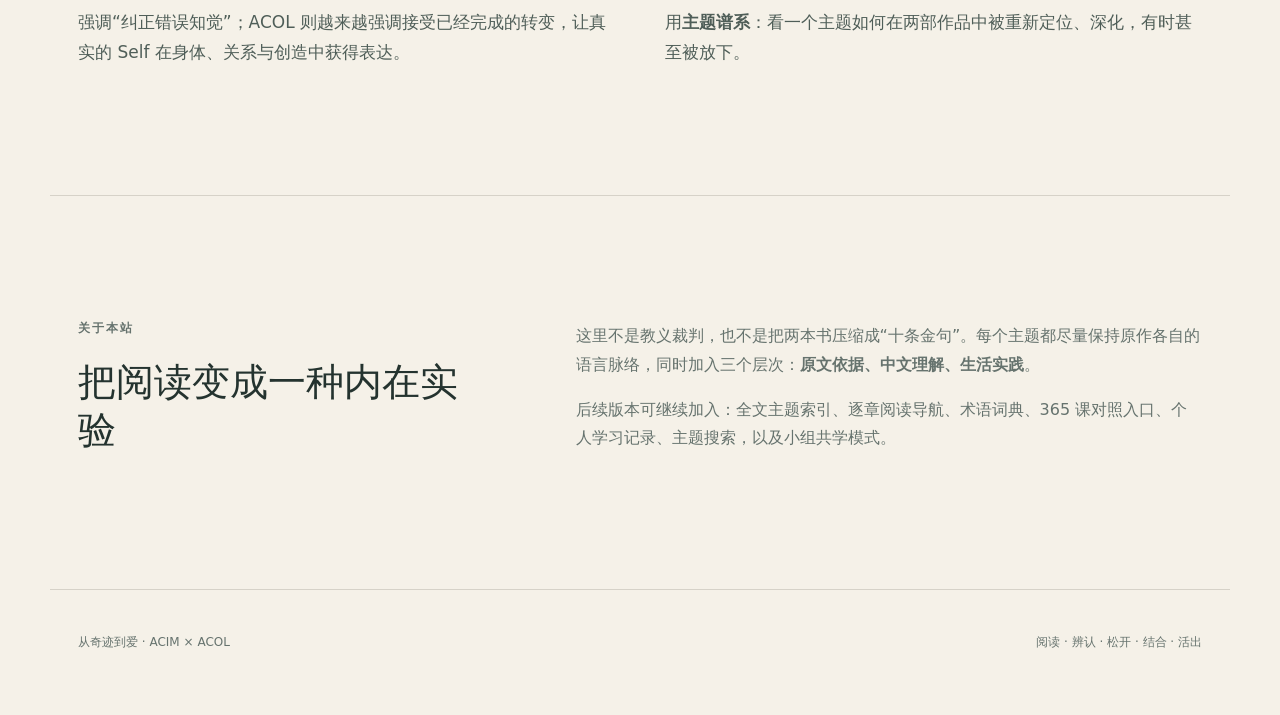
==== commit 430e3d76: "Add ACIM ACOL practice pitfalls guide" ====
--- a/index.html
+++ b/index.html
@@ -21,6 +21,7 @@
       <a href="concepts.html">核心概念</a>
       <a href="integration.html">融合地图</a>
       <a href="practice.html">生活实修</a>
+      <a href="pitfalls.html">修习避坑</a>
       <a href="cases.html">案例库</a>
     </nav>
   </header>
@@ -69,6 +70,7 @@
         <a class="portal-card" href="concepts.html"><span>CONCEPT ATLAS</span><h3>核心概念库</h3><p>20+ 个核心名词：定义、体系位置、常见误读、生活辨认、原书脉络与概念关系。</p><b>把理弄清楚 →</b></a>
         <a class="portal-card" href="integration.html"><span>INTEGRATION</span><h3>两书融合</h3><p>不抹平差异，以“觉察—松开—接受—关系—表达”把两书放进同一条生活路径。</p><b>查看融合地图 →</b></a>
         <a class="portal-card" href="practice.html"><span>GROUNDING</span><h3>生活实修</h3><p>90 秒回归、五步书写、日周节律，以及沟通、边界、决策、复盘、财务与身体方法桥。</p><b>带一件事来练 →</b></a>
+        <a class="portal-card" href="pitfalls.html"><span>24 PITFALLS</span><h3>回家路上的暗礁</h3><p>现代人修习 ACIM × ACOL 最容易踩的 24 个坑：灵性逃避、特殊性、关系、身体、个人品牌、算法与 AI。</p><b>打开避坑地图 →</b></a>
         <a class="portal-card" href="cases.html"><span>CASEBOOK</span><h3>生活案例库</h3><p>工作、亲密关系、合作、金钱、身体、家庭、选择与领导的完整拆解。</p><b>看真实案例 →</b></a>
       </div>
     </section>
--- a/styles.css
+++ b/styles.css
@@ -160,6 +160,33 @@
 .gary-reading-table .table-head{background:#e7e5dc;font-size:12px;color:var(--sage)}
 @media(max-width:840px){.gary-intro-grid,.gary-boundaries,.gary-ken-grid{grid-template-columns:1fr}.gary-jafo-grid,.gary-reading-path{grid-template-columns:1fr 1fr}.gary-reading-table>div{grid-template-columns:1fr}.gary-reading-table .table-head{display:none}}
 @media(max-width:520px){.gary-jafo-grid,.gary-reading-path{grid-template-columns:1fr}}
+
+/* ACIM x ACOL pitfalls / contemporary practice */
+.pitfall-hero{background:radial-gradient(circle at 79% 20%,rgba(199,181,149,.26),transparent 36%),radial-gradient(circle at 66% 74%,rgba(181,204,190,.22),transparent 34%)}
+.pitfall-axis{margin:30px 0;padding:24px 28px;border-left:3px solid var(--sage);background:var(--cream);border-radius:0 16px 16px 0}
+.pitfall-axis b{font-size:11px;letter-spacing:.12em;color:var(--sage)}
+.pitfall-axis p{font-family:var(--serif);font-size:20px;line-height:1.75;margin:8px 0 0}
+.pitfall-axis.final{background:#263a33;color:#eef1ec;border-left-color:#9fb6aa}
+.pitfall-axis.final b{color:#bdc9c2}.pitfall-axis.final p{color:#eef1ec}
+.pitfall-list{display:grid;gap:18px;margin-top:30px}
+.pitfall-card{padding:28px 30px;border:1px solid var(--line);border-radius:20px;background:var(--cream);box-shadow:0 10px 32px rgba(43,63,55,.035)}
+.pitfall-card header{display:grid;grid-template-columns:48px 1fr;gap:14px;align-items:start;margin-bottom:16px}
+.pitfall-card header span{display:grid;place-items:center;width:40px;height:40px;border:1px solid #b8c7bd;border-radius:50%;font:12px Georgia,serif;color:var(--sage);background:#eef3ee}
+.pitfall-card h3{font-family:var(--serif);font-size:25px;font-weight:500;line-height:1.45;margin:2px 0 0}
+.pitfall-card p{font-size:15px;line-height:1.95;color:#4d5c57;margin:10px 0}
+.pitfall-card p b{color:var(--ink);font-weight:600}
+.pitfall-card small{display:block;margin-top:18px;padding:14px 16px;border-radius:12px;background:#e7eee8;color:#496257;font-size:13px;line-height:1.75}
+.calibrator-grid{display:grid;grid-template-columns:repeat(2,1fr);gap:14px;margin:30px 0}
+.calibrator-grid article{display:grid;grid-template-columns:42px 1fr;gap:12px;padding:22px;border:1px solid var(--line);border-radius:16px;background:var(--cream)}
+.calibrator-grid span{font:12px Georgia,serif;color:var(--sage)}
+.calibrator-grid p{margin:0;font-family:var(--serif);font-size:17px;line-height:1.7}
+.return-steps{display:grid;grid-template-columns:repeat(5,1fr);gap:10px;margin:30px 0}
+.return-steps article{padding:20px 16px;border-top:1px solid var(--sage);background:rgba(255,253,248,.48)}
+.return-steps span{font:11px Georgia,serif;color:var(--sage)}
+.return-steps b{display:block;font-family:var(--serif);font-size:22px;margin:5px 0}
+.return-steps p{font-size:13px;line-height:1.7;color:var(--muted);margin:0}
+@media(max-width:840px){.calibrator-grid{grid-template-columns:1fr}.return-steps{grid-template-columns:repeat(2,1fr)}}
+@media(max-width:520px){.pitfall-card{padding:22px 20px}.pitfall-card header{grid-template-columns:40px 1fr;gap:10px}.pitfall-card h3{font-size:21px}.pitfall-axis{padding:20px}.pitfall-axis p{font-size:18px}.return-steps{grid-template-columns:1fr}}
 
 /* V4: inline explanatory visuals — diagrams belong to the text, not poster art */
 .explain-visual{margin:34px 0 8px;border:1px solid var(--line);border-radius:22px;overflow:hidden;background:linear-gradient(145deg,#fbfaf5,#f1eee5);box-shadow:0 16px 44px rgba(43,63,55,.055)}
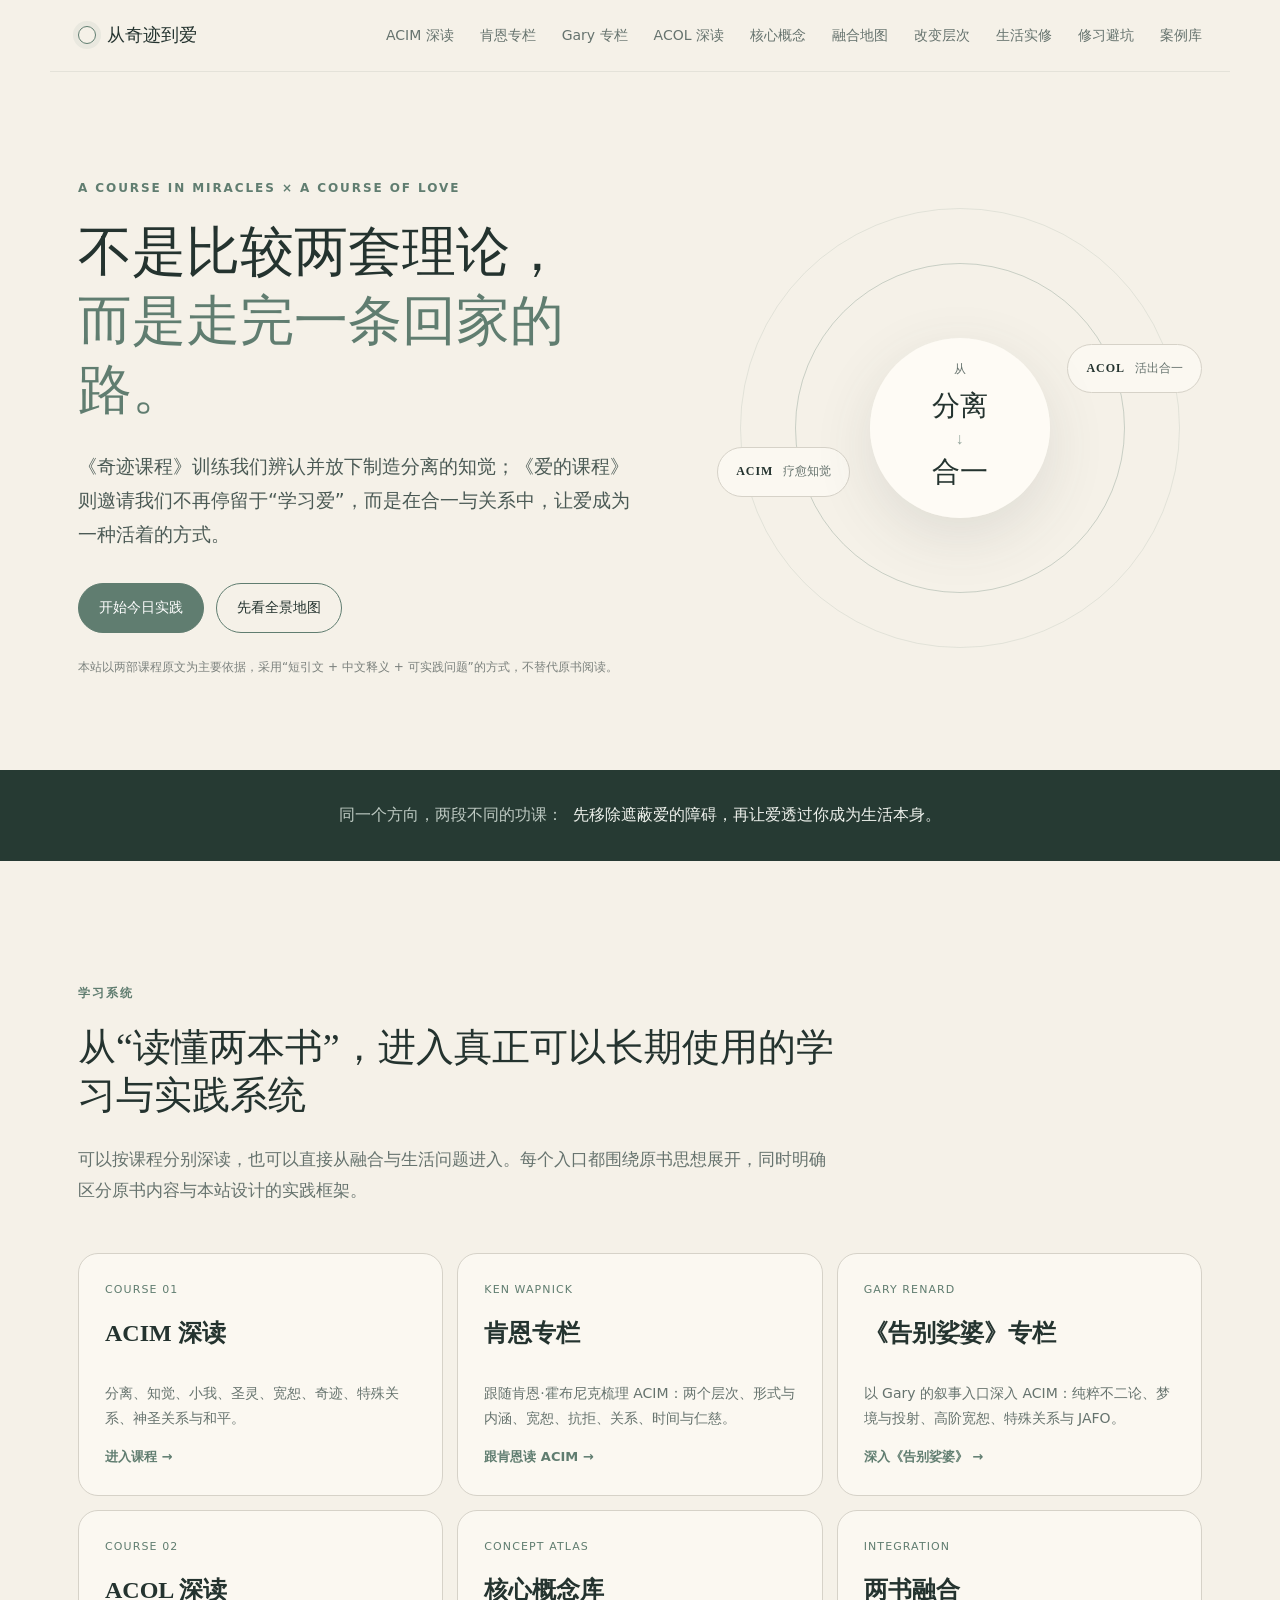
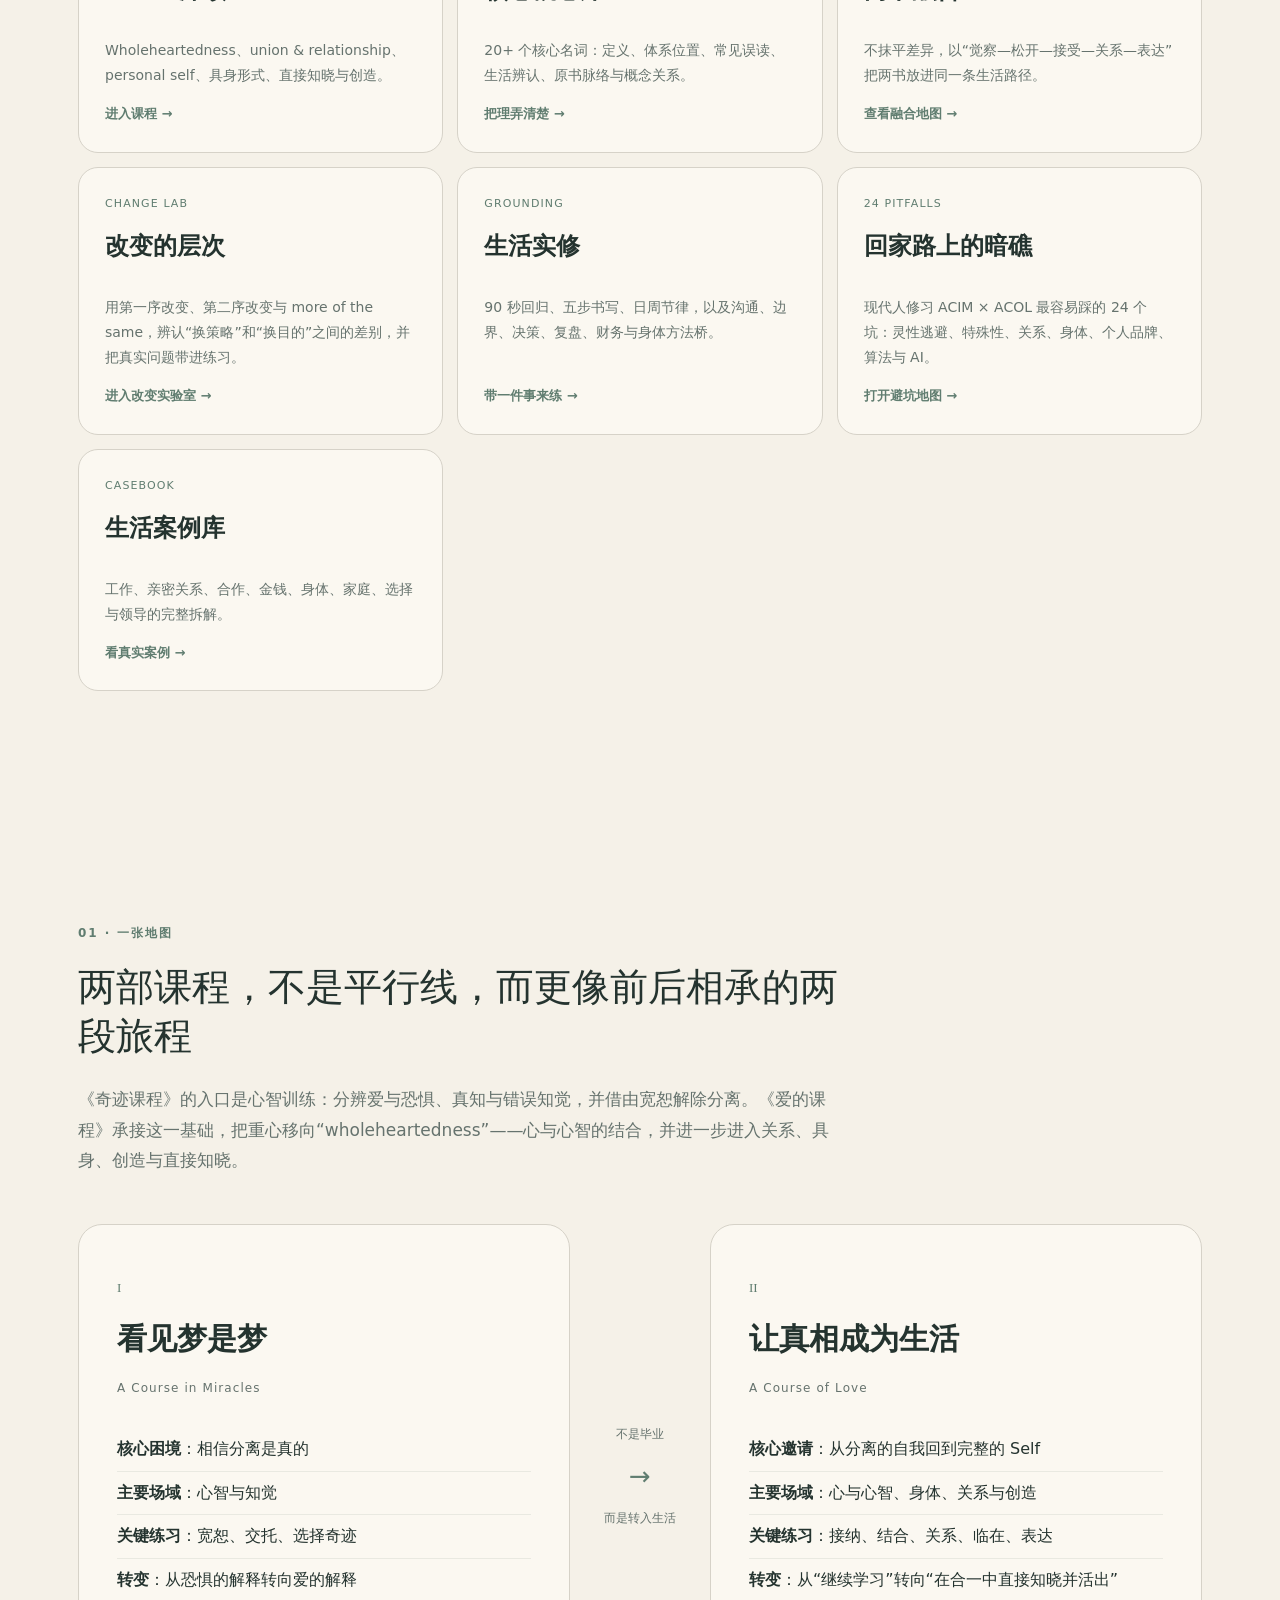
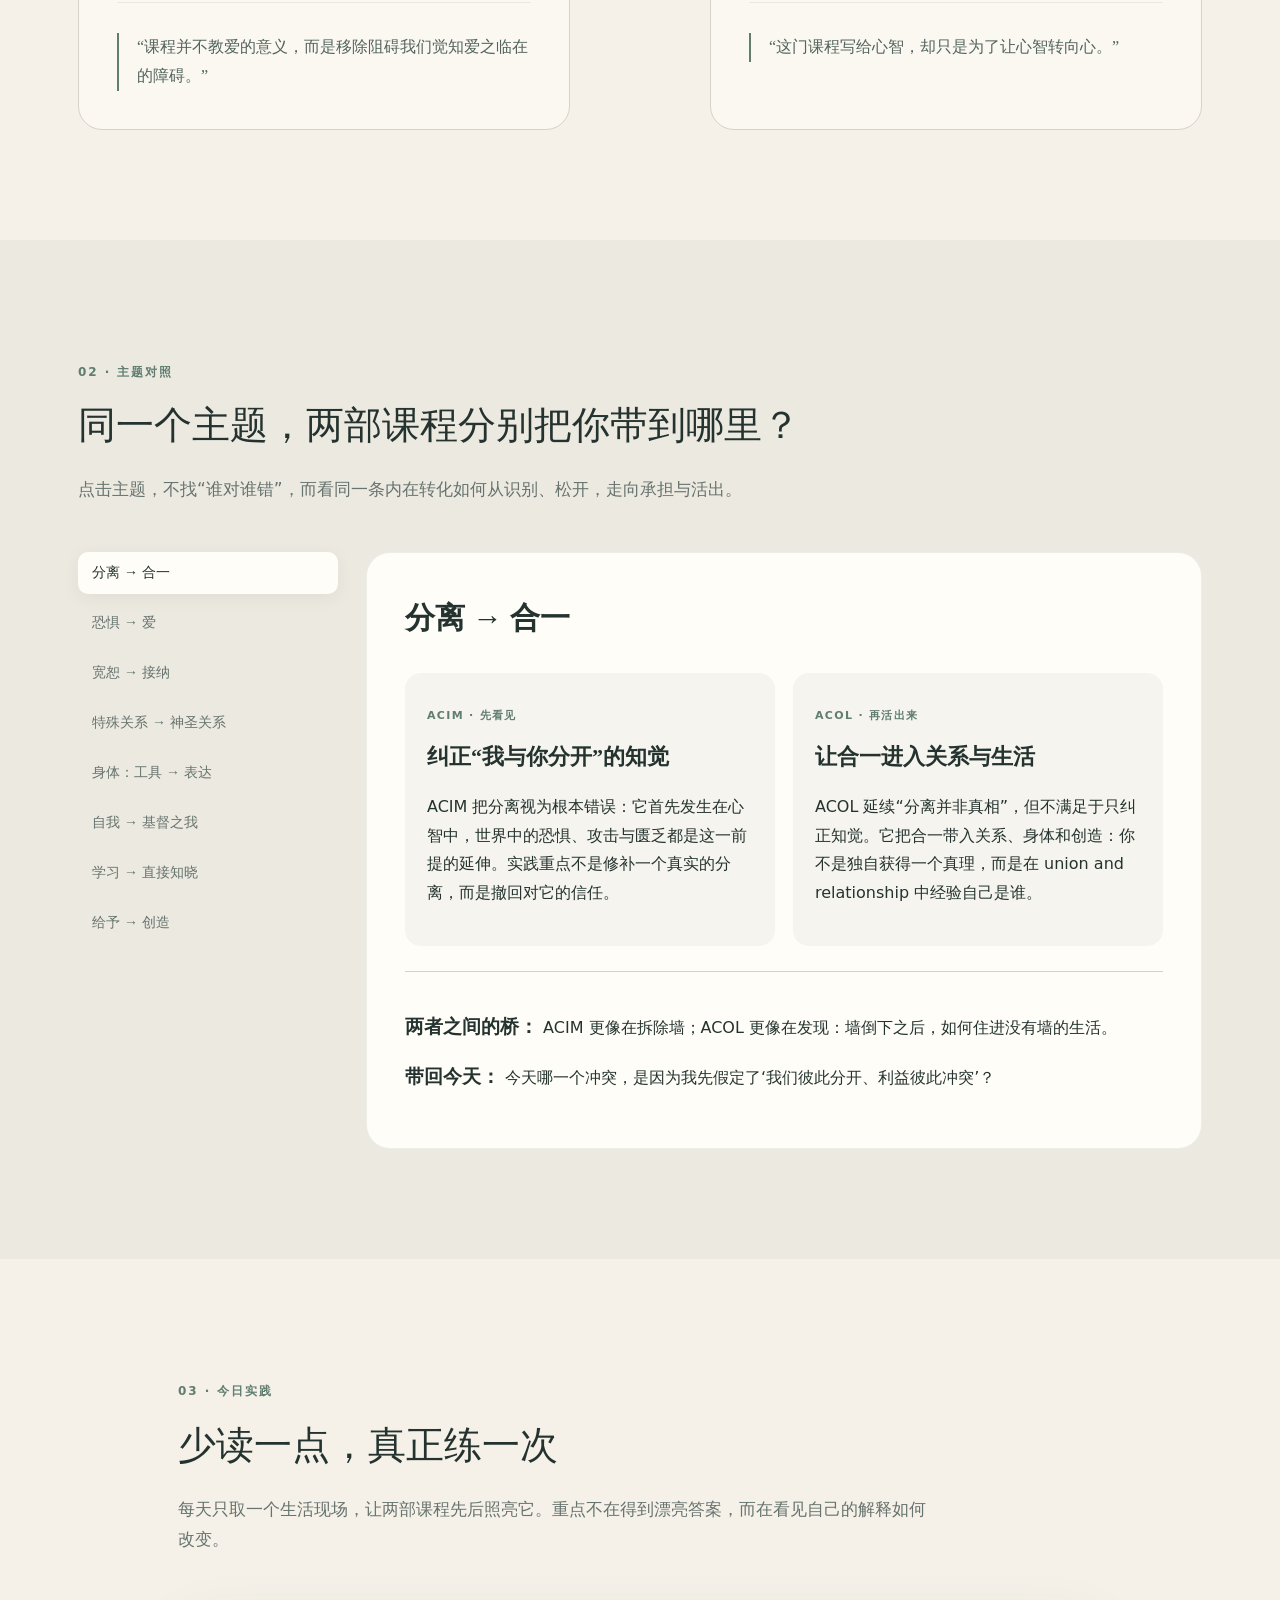
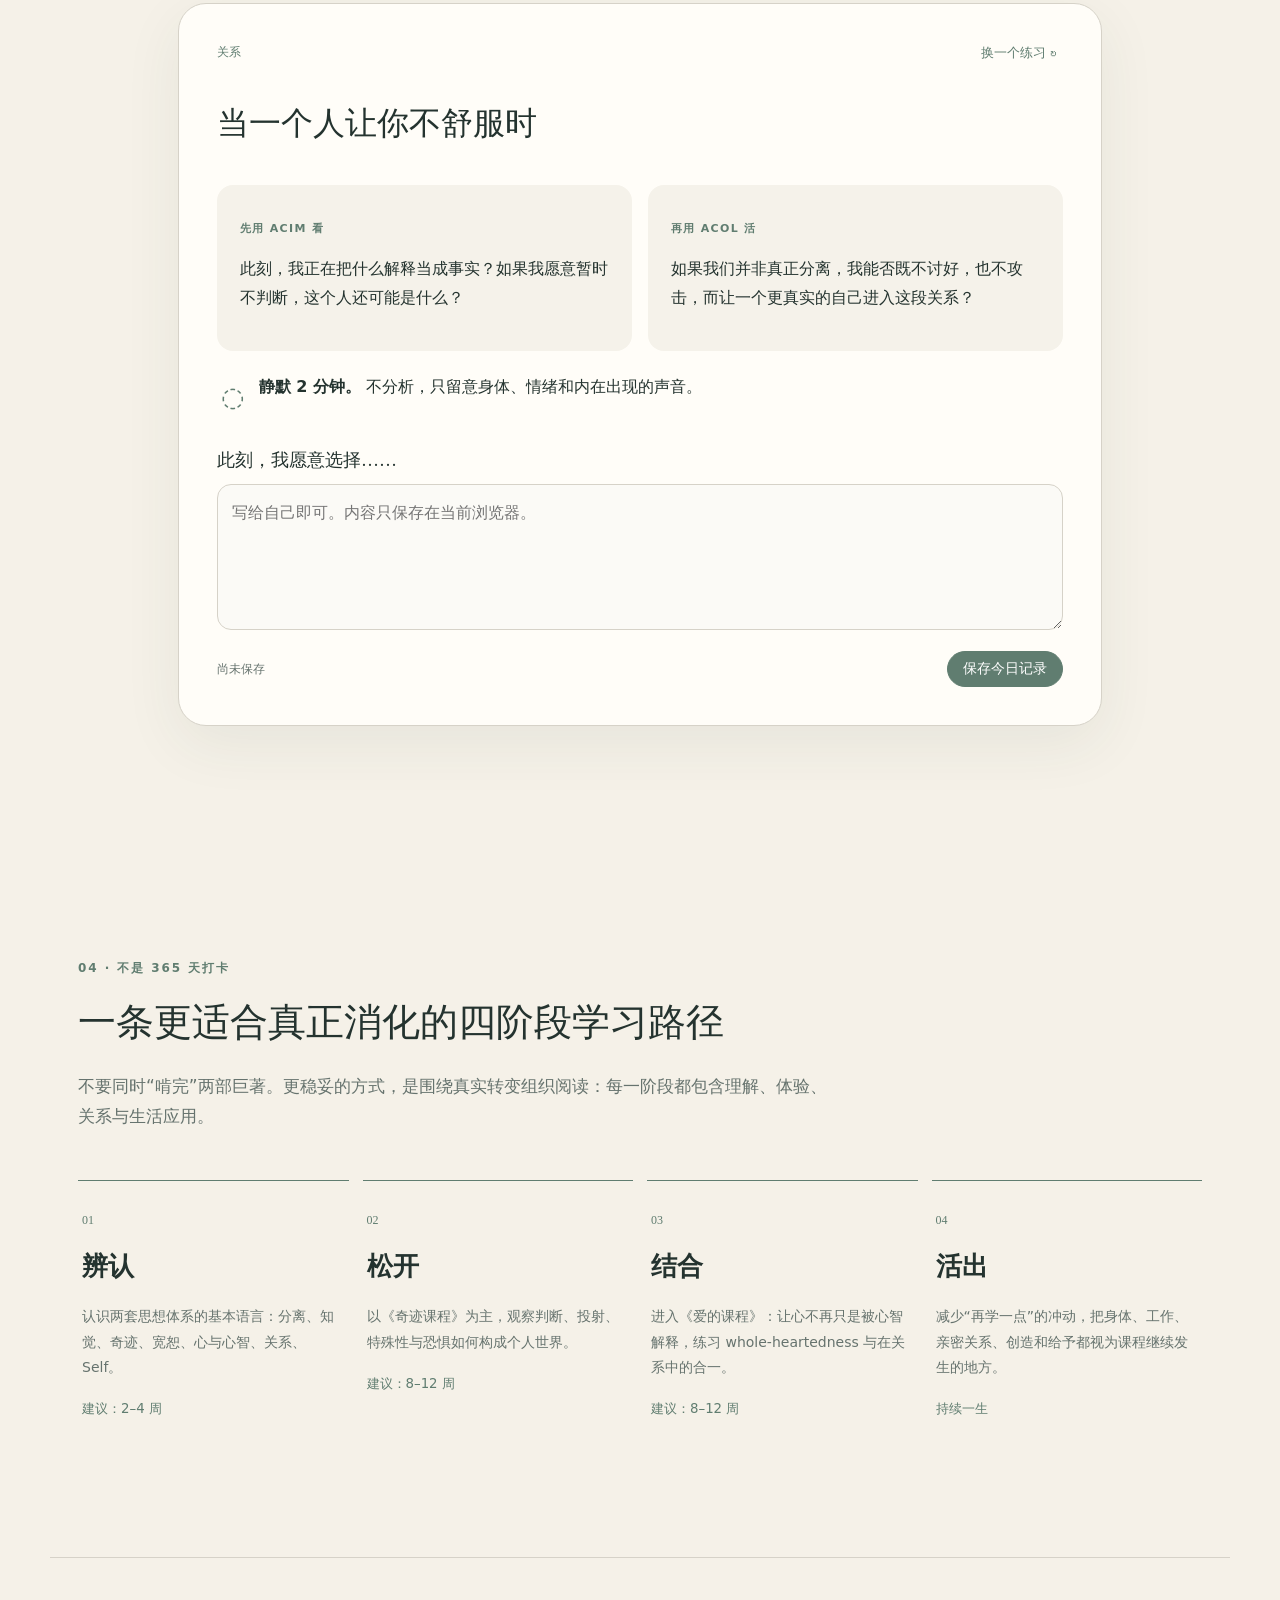
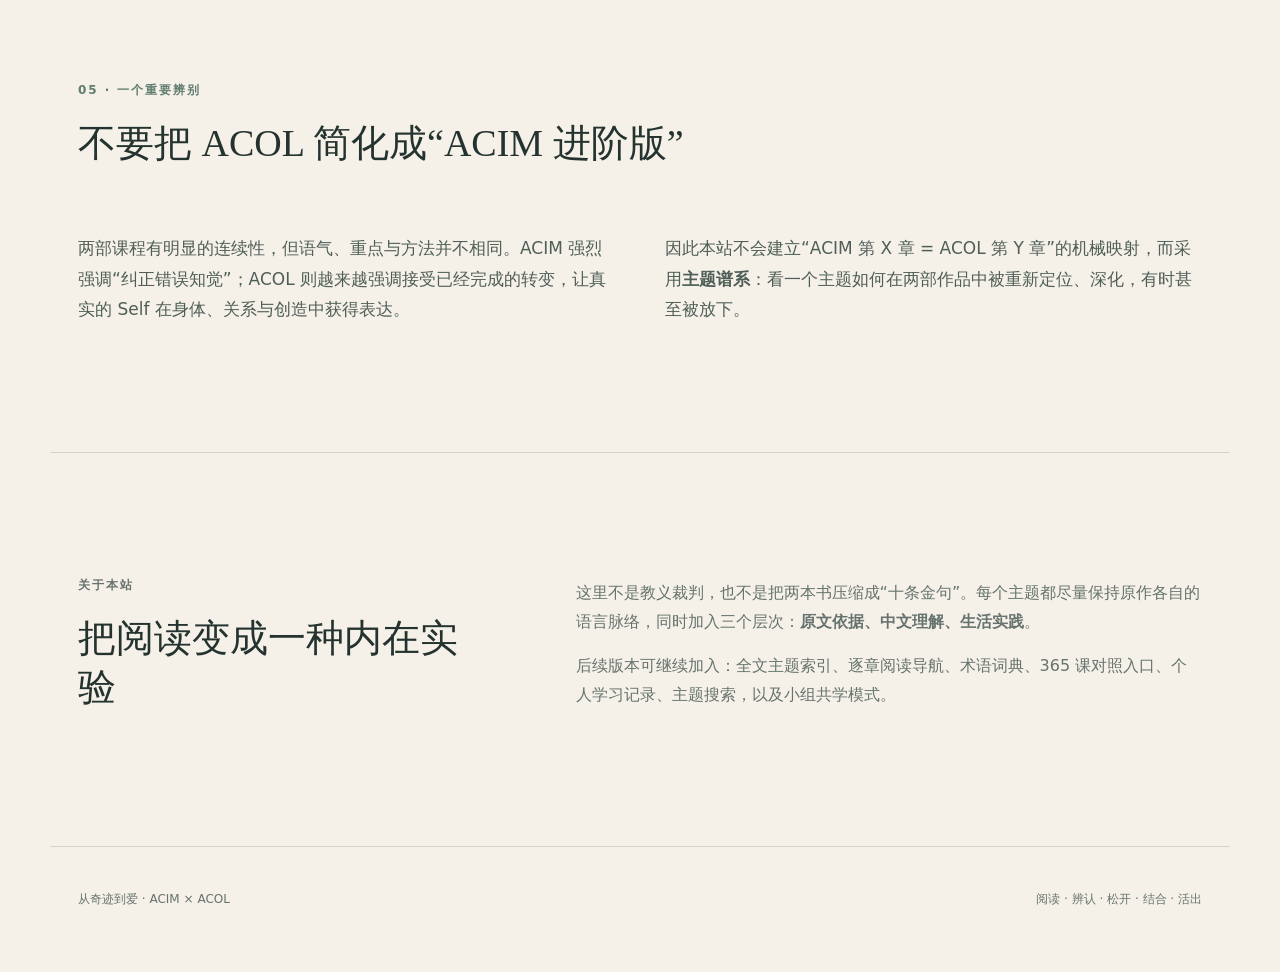
==== commit c0fed3f1: "Add first and second order change learning module" ====
--- a/index.html
+++ b/index.html
@@ -20,6 +20,7 @@
       <a href="acol.html">ACOL 深读</a>
       <a href="concepts.html">核心概念</a>
       <a href="integration.html">融合地图</a>
+      <a href="change.html">改变层次</a>
       <a href="practice.html">生活实修</a>
       <a href="pitfalls.html">修习避坑</a>
       <a href="cases.html">案例库</a>
@@ -69,6 +70,7 @@
         <a class="portal-card" href="acol.html"><span>COURSE 02</span><h3>ACOL 深读</h3><p>Wholeheartedness、union & relationship、personal self、具身形式、直接知晓与创造。</p><b>进入课程 →</b></a>
         <a class="portal-card" href="concepts.html"><span>CONCEPT ATLAS</span><h3>核心概念库</h3><p>20+ 个核心名词：定义、体系位置、常见误读、生活辨认、原书脉络与概念关系。</p><b>把理弄清楚 →</b></a>
         <a class="portal-card" href="integration.html"><span>INTEGRATION</span><h3>两书融合</h3><p>不抹平差异，以“觉察—松开—接受—关系—表达”把两书放进同一条生活路径。</p><b>查看融合地图 →</b></a>
+        <a class="portal-card" href="change.html"><span>CHANGE LAB</span><h3>改变的层次</h3><p>用第一序改变、第二序改变与 more of the same，辨认“换策略”和“换目的”之间的差别，并把真实问题带进练习。</p><b>进入改变实验室 →</b></a>
         <a class="portal-card" href="practice.html"><span>GROUNDING</span><h3>生活实修</h3><p>90 秒回归、五步书写、日周节律，以及沟通、边界、决策、复盘、财务与身体方法桥。</p><b>带一件事来练 →</b></a>
         <a class="portal-card" href="pitfalls.html"><span>24 PITFALLS</span><h3>回家路上的暗礁</h3><p>现代人修习 ACIM × ACOL 最容易踩的 24 个坑：灵性逃避、特殊性、关系、身体、个人品牌、算法与 AI。</p><b>打开避坑地图 →</b></a>
         <a class="portal-card" href="cases.html"><span>CASEBOOK</span><h3>生活案例库</h3><p>工作、亲密关系、合作、金钱、身体、家庭、选择与领导的完整拆解。</p><b>看真实案例 →</b></a>
--- a/styles.css
+++ b/styles.css
@@ -187,6 +187,47 @@
 .return-steps p{font-size:13px;line-height:1.7;color:var(--muted);margin:0}
 @media(max-width:840px){.calibrator-grid{grid-template-columns:1fr}.return-steps{grid-template-columns:repeat(2,1fr)}}
 @media(max-width:520px){.pitfall-card{padding:22px 20px}.pitfall-card header{grid-template-columns:40px 1fr;gap:10px}.pitfall-card h3{font-size:21px}.pitfall-axis{padding:20px}.pitfall-axis p{font-size:18px}.return-steps{grid-template-columns:1fr}}
+
+/* First-order / second-order change module */
+.change-hero{background:radial-gradient(circle at 80% 20%,rgba(205,188,151,.26),transparent 36%),radial-gradient(circle at 70% 78%,rgba(174,202,187,.22),transparent 32%)}
+.change-definition-grid,.change-crosswalk{display:grid;grid-template-columns:repeat(2,1fr);gap:16px;margin:30px 0}
+.change-crosswalk{grid-template-columns:repeat(3,1fr)}
+.order-card,.change-crosswalk article,.change-example-grid article,.change-boundary-grid article,.change-six article{padding:24px;border:1px solid var(--line);border-radius:18px;background:var(--cream)}
+.order-card>span,.change-crosswalk span,.change-example-grid span,.change-six span{font-size:11px;letter-spacing:.12em;color:var(--sage);font-weight:700}
+.order-card h3,.change-crosswalk h3,.change-example-grid h3,.change-six h3{font-family:var(--serif);font-weight:500;line-height:1.45}
+.order-card h3{font-size:26px;margin:8px 0 10px}
+.order-card>p,.change-crosswalk p,.change-example-grid p,.change-boundary-grid p,.change-six p{font-size:14px;color:var(--muted);line-height:1.85}
+.order-card>div{margin-top:14px;padding-top:13px;border-top:1px solid rgba(36,51,47,.08)}
+.order-card>div b{font-size:13px}.order-card>div p{font-size:13px;color:var(--muted);margin:5px 0 0}
+.order-card.second,.change-crosswalk article.accent{background:#e8efe9;border-color:#b9c9bf}
+.change-crosswalk h3{font-size:21px;margin:8px 0 10px}.change-crosswalk small{display:block;margin-top:13px;color:#52675d;line-height:1.7}
+.change-caution{margin:28px 0;padding:22px 24px;border-left:3px solid var(--sage);background:var(--cream);border-radius:0 14px 14px 0}
+.change-caution b{font-size:12px;color:var(--sage);letter-spacing:.08em}.change-caution p{margin:7px 0 0;color:#4d5d57;line-height:1.9}
+.change-caution.dark{background:#263a33;color:#eef1ec;border-left-color:#9db5a8}.change-caution.dark b{color:#c5d3cb}.change-caution.dark p{color:#eef1ec}
+.change-tabs{display:flex;gap:9px;flex-wrap:wrap;margin:28px 0 14px}.change-tab{border:1px solid var(--line);background:var(--cream);color:var(--muted);border-radius:999px;padding:9px 14px;cursor:pointer;font:13px var(--sans)}.change-tab.active{background:var(--sage);color:white;border-color:var(--sage)}
+.change-case-panel{padding:30px;border:1px solid var(--line);border-radius:22px;background:var(--white);box-shadow:0 14px 42px rgba(44,62,54,.05)}
+.change-case-panel h3{font-family:var(--serif);font-weight:500;font-size:28px;margin:6px 0 22px}
+.change-case-grid{display:grid;grid-template-columns:repeat(2,1fr);gap:12px}
+.change-case-grid>div{padding:18px 20px;border-radius:14px;background:#f5f2ea}
+.change-case-grid>div.wide{grid-column:1/-1}.change-case-grid>div.action{background:#e6eee8}
+.change-case-grid span{font-size:11px;letter-spacing:.09em;color:var(--sage);font-weight:700}.change-case-grid p{font-size:14px;color:#4f5d58;line-height:1.8;margin:7px 0 0}
+.change-lab{display:grid;grid-template-columns:.92fr 1.08fr;gap:18px;align-items:start;margin:30px 0}
+.change-form,.change-output{padding:26px;border:1px solid var(--line);border-radius:20px;background:var(--white)}
+.change-form{display:grid;gap:16px}.change-form label>span{display:block;font-family:var(--serif);font-size:16px;margin-bottom:8px}
+.change-form textarea,.change-form select{width:100%;border:1px solid var(--line);background:#fbfaf6;border-radius:12px;padding:12px 13px;font:14px/1.7 var(--sans);color:var(--ink);outline:none}
+.change-form textarea{resize:vertical}.change-form textarea:focus,.change-form select:focus{border-color:var(--sage)}
+.change-form-actions{display:flex;align-items:center;gap:10px;flex-wrap:wrap}.change-save-state{font-size:12px;color:var(--muted);margin:0}
+.change-output{min-height:560px;position:sticky;top:20px}.change-output h3{font-family:var(--serif);font-size:25px;font-weight:500;line-height:1.5;margin:8px 0 16px}.change-output>p{color:var(--muted)}
+.change-map-items{display:grid;grid-template-columns:1fr 1fr;gap:10px;margin:20px 0}.change-map-items section{padding:15px;border-radius:12px;background:#f5f2ea}.change-map-items section.wide{grid-column:1/-1}.change-map-items section.accent{background:#e6eee8}
+.change-map-items span{font-size:10px;letter-spacing:.08em;color:var(--sage);font-weight:700}.change-map-items p{font-size:13px;line-height:1.72;color:#4c5b55;margin:5px 0 0;white-space:pre-wrap}
+.change-output-note{padding:16px 18px;border-left:2px solid var(--sage);background:#faf7ef;margin:16px 0}.change-output-note b{font-size:12px;color:var(--sage)}.change-output-note p{font-size:13px;color:var(--muted);margin:5px 0 0}
+.change-six{display:grid;grid-template-columns:repeat(3,1fr);gap:12px;margin:30px 0}.change-six h3{font-size:20px;margin:6px 0}.change-six small{display:block;margin-top:10px;color:#54695f;line-height:1.7}
+.change-example-grid{display:grid;grid-template-columns:repeat(2,1fr);gap:14px;margin:30px 0}.change-example-grid h3{font-size:20px;margin:8px 0 10px}
+.change-boundary-grid{display:grid;grid-template-columns:repeat(3,1fr);gap:14px;margin:28px 0}.change-boundary-grid article b{font-family:var(--serif);font-size:18px;font-weight:500}
+.change-deep-map{display:grid;grid-template-columns:1fr 42px 1fr 42px 1fr;align-items:stretch;gap:8px;margin:30px 0}.change-deep-map>div{padding:22px;border:1px solid var(--line);border-radius:16px;background:var(--cream)}.change-deep-map>div.accent{background:#e5ede7;border-color:#afc1b6}
+.change-deep-map>div span{font-size:10px;letter-spacing:.1em;color:var(--sage);font-weight:700}.change-deep-map>div b{display:block;font-family:var(--serif);font-size:18px;font-weight:500;margin:8px 0}.change-deep-map>div p{font-size:13px;color:var(--muted);margin:0}.change-deep-map>i{display:grid;place-items:center;color:var(--sage);font-style:normal;font-size:24px}
+@media(max-width:840px){.change-definition-grid,.change-crosswalk,.change-lab,.change-boundary-grid{grid-template-columns:1fr}.change-six{grid-template-columns:repeat(2,1fr)}.change-example-grid{grid-template-columns:1fr}.change-output{position:static;min-height:0}.change-deep-map{grid-template-columns:1fr}.change-deep-map>i{transform:rotate(90deg)}}
+@media(max-width:520px){.change-case-grid,.change-map-items,.change-six{grid-template-columns:1fr}.change-case-grid>div.wide,.change-map-items section.wide{grid-column:auto}.change-case-panel,.change-form,.change-output{padding:20px}.change-form-actions{align-items:stretch;flex-direction:column}.change-form-actions .button{width:100%}.change-tab{font-size:12px;padding:8px 11px}}
 
 /* V4: inline explanatory visuals — diagrams belong to the text, not poster art */
 .explain-visual{margin:34px 0 8px;border:1px solid var(--line);border-radius:22px;overflow:hidden;background:linear-gradient(145deg,#fbfaf5,#f1eee5);box-shadow:0 16px 44px rgba(43,63,55,.055)}
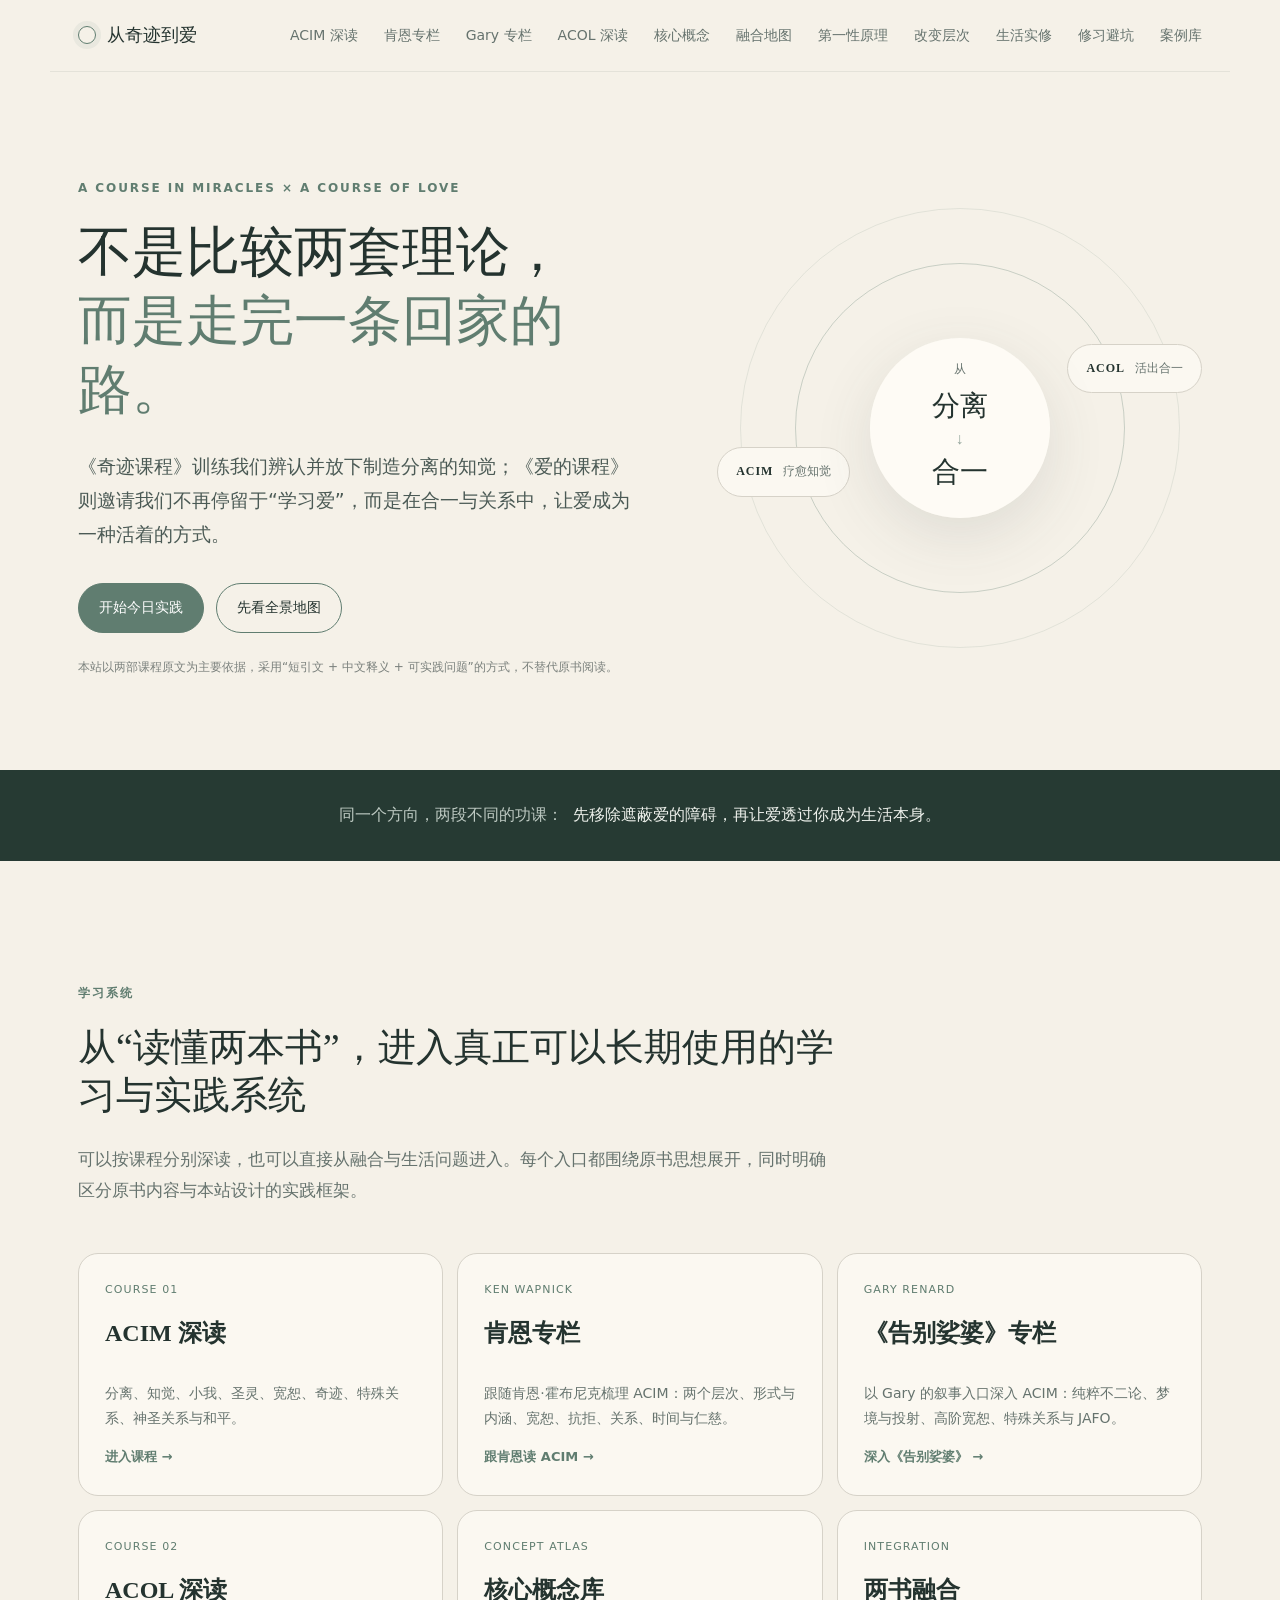
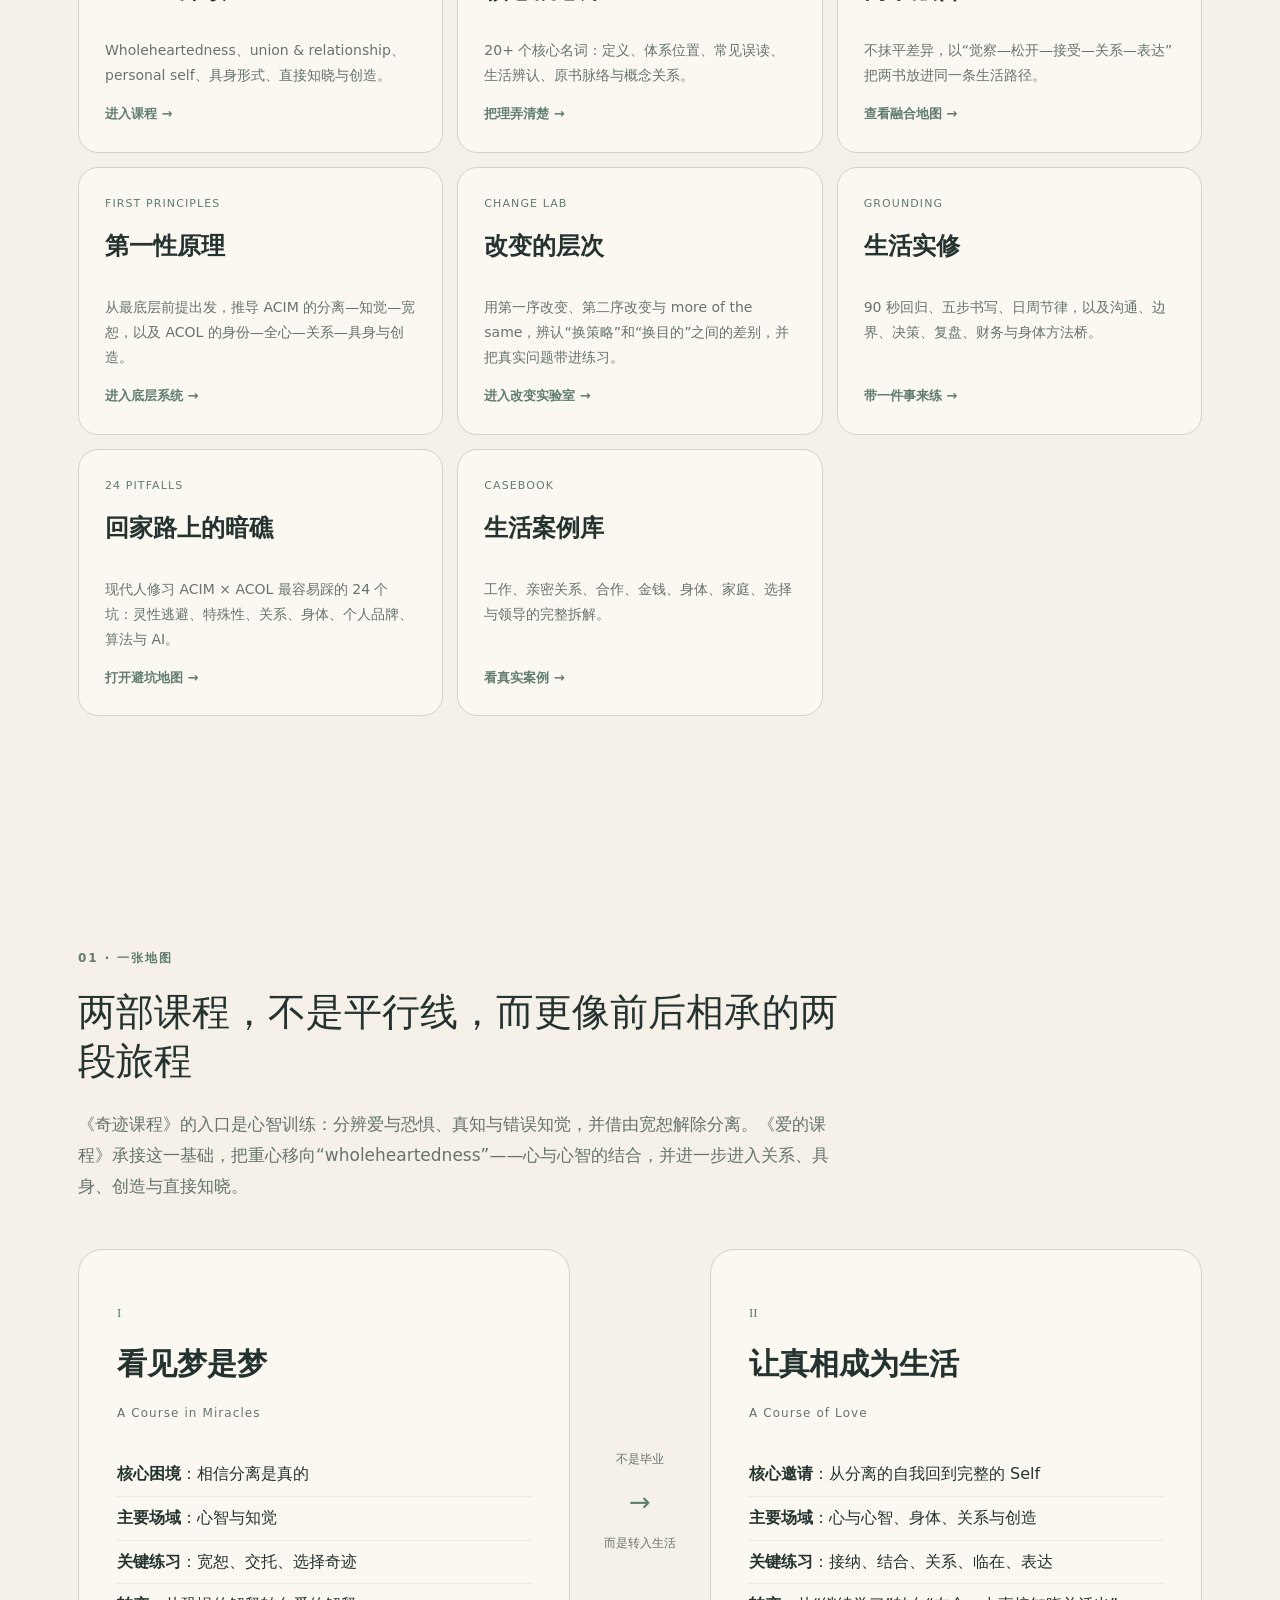
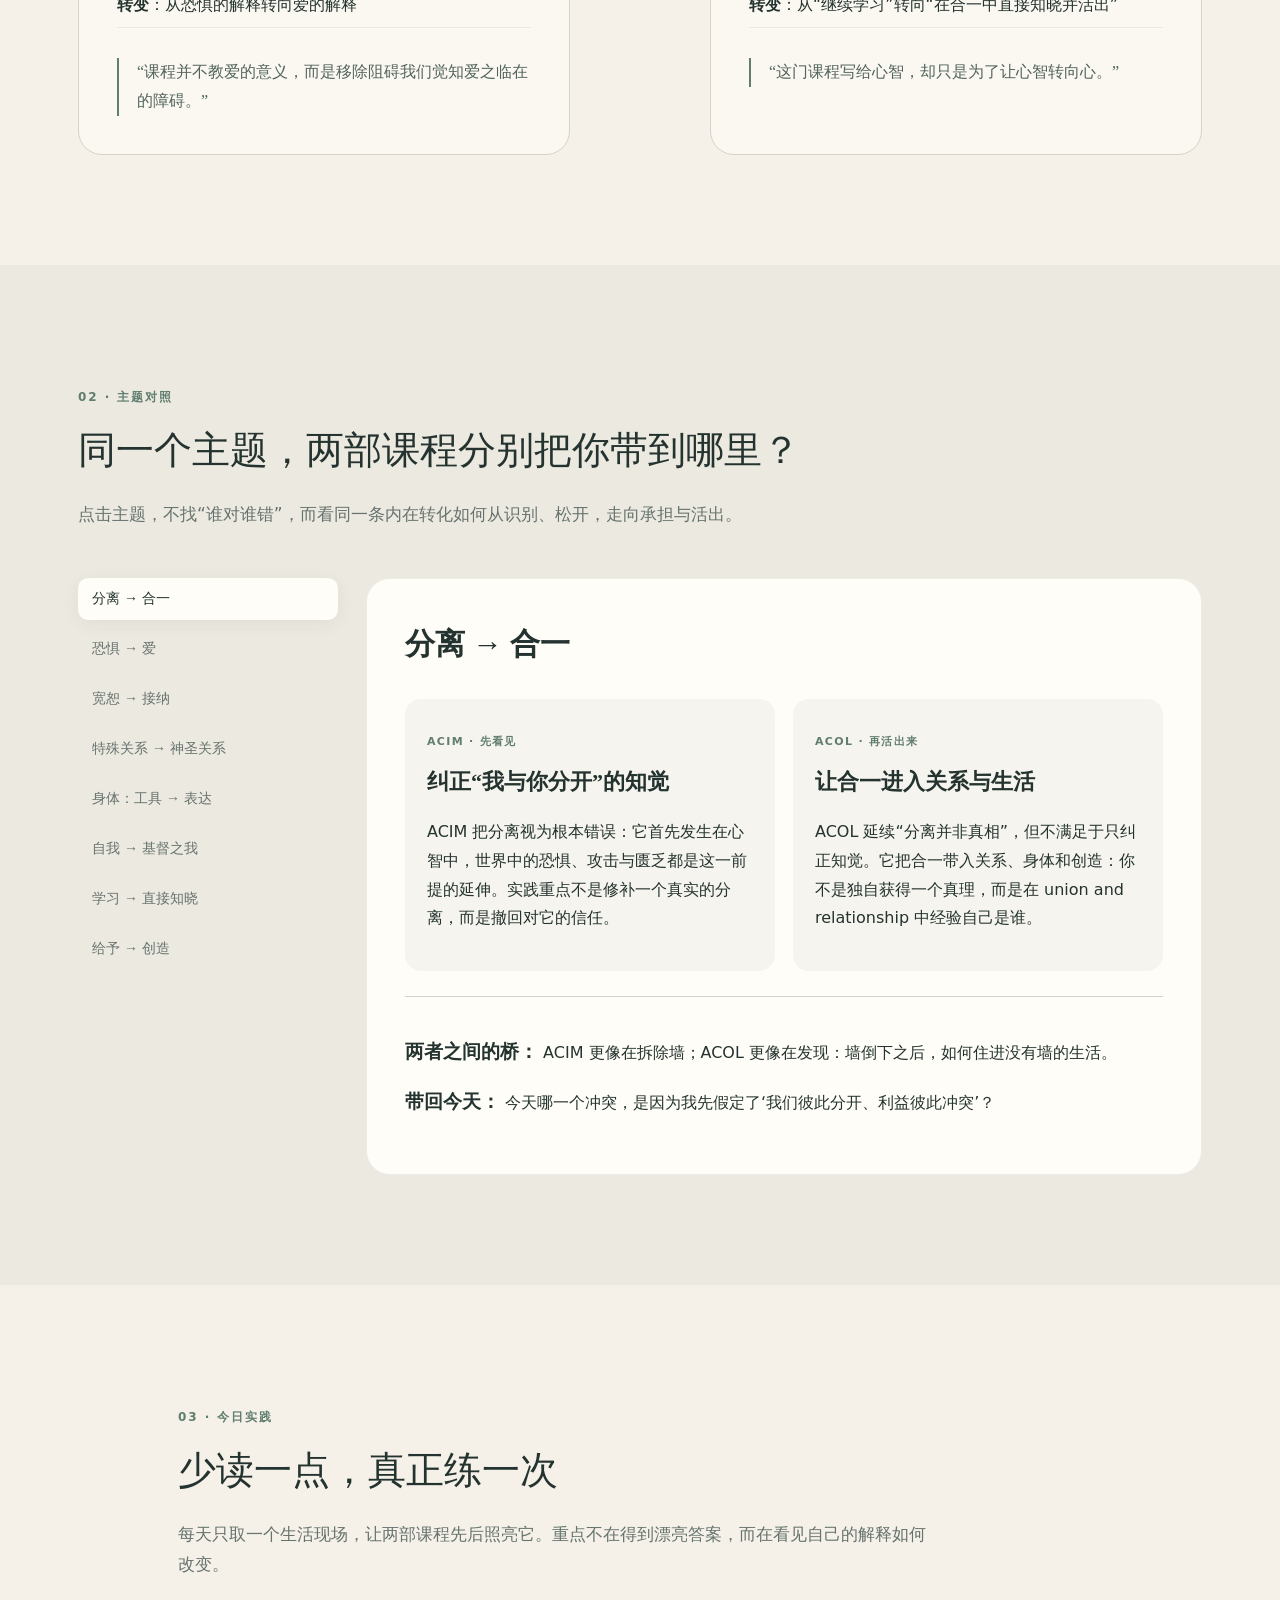
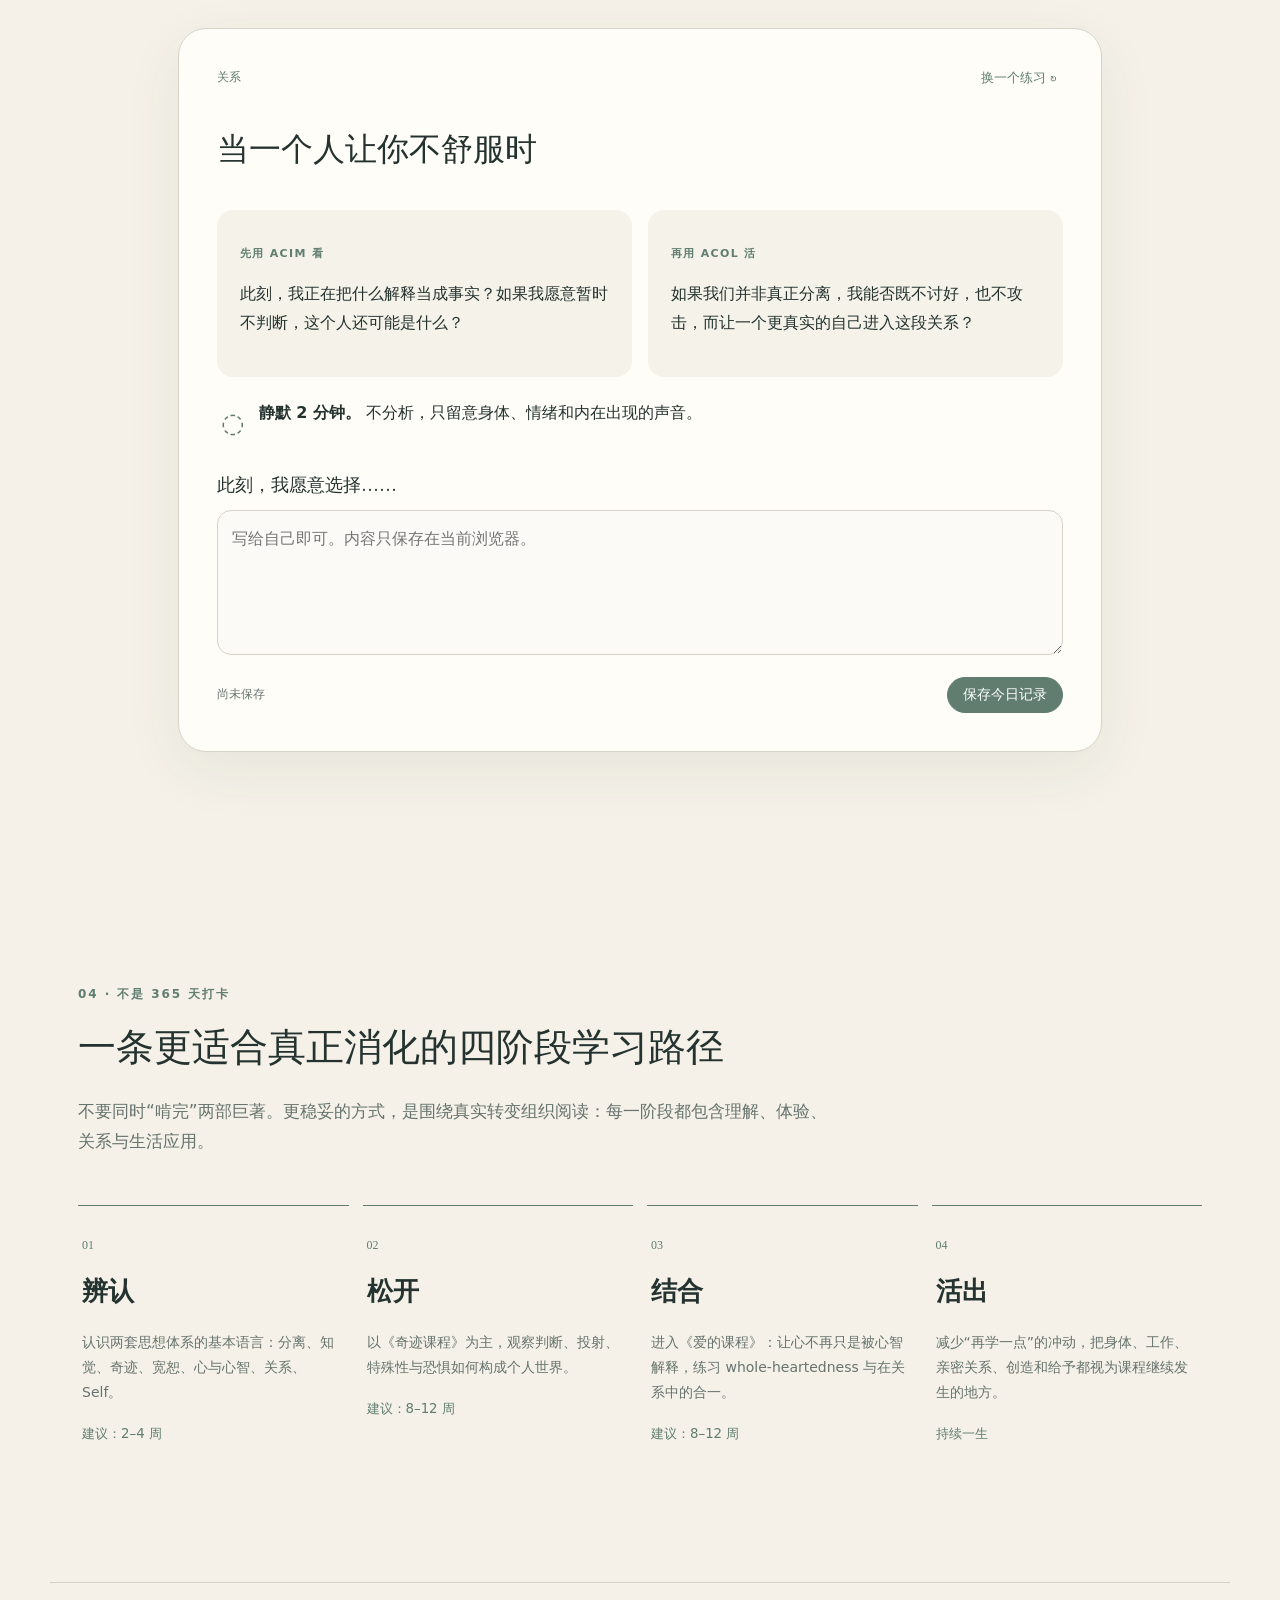
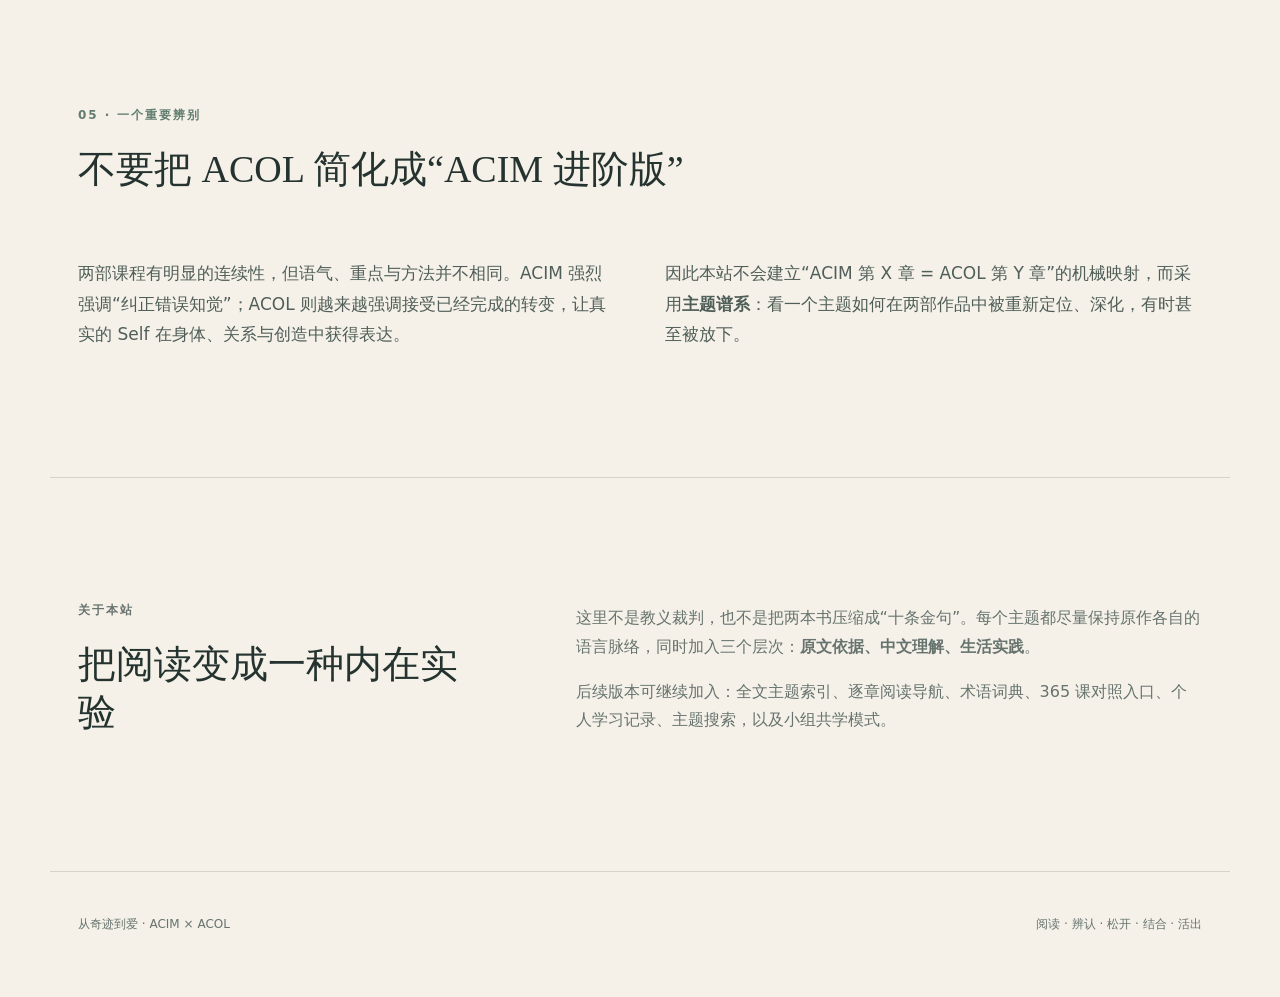
==== commit 516aa9f4: "Add first principles ACIM ACOL system" ====
--- a/index.html
+++ b/index.html
@@ -20,6 +20,7 @@
       <a href="acol.html">ACOL 深读</a>
       <a href="concepts.html">核心概念</a>
       <a href="integration.html">融合地图</a>
+      <a href="first-principles.html">第一性原理</a>
       <a href="change.html">改变层次</a>
       <a href="practice.html">生活实修</a>
       <a href="pitfalls.html">修习避坑</a>
@@ -70,6 +71,7 @@
         <a class="portal-card" href="acol.html"><span>COURSE 02</span><h3>ACOL 深读</h3><p>Wholeheartedness、union & relationship、personal self、具身形式、直接知晓与创造。</p><b>进入课程 →</b></a>
         <a class="portal-card" href="concepts.html"><span>CONCEPT ATLAS</span><h3>核心概念库</h3><p>20+ 个核心名词：定义、体系位置、常见误读、生活辨认、原书脉络与概念关系。</p><b>把理弄清楚 →</b></a>
         <a class="portal-card" href="integration.html"><span>INTEGRATION</span><h3>两书融合</h3><p>不抹平差异，以“觉察—松开—接受—关系—表达”把两书放进同一条生活路径。</p><b>查看融合地图 →</b></a>
+        <a class="portal-card" href="first-principles.html"><span>FIRST PRINCIPLES</span><h3>第一性原理</h3><p>从最底层前提出发，推导 ACIM 的分离—知觉—宽恕，以及 ACOL 的身份—全心—关系—具身与创造。</p><b>进入底层系统 →</b></a>
         <a class="portal-card" href="change.html"><span>CHANGE LAB</span><h3>改变的层次</h3><p>用第一序改变、第二序改变与 more of the same，辨认“换策略”和“换目的”之间的差别，并把真实问题带进练习。</p><b>进入改变实验室 →</b></a>
         <a class="portal-card" href="practice.html"><span>GROUNDING</span><h3>生活实修</h3><p>90 秒回归、五步书写、日周节律，以及沟通、边界、决策、复盘、财务与身体方法桥。</p><b>带一件事来练 →</b></a>
         <a class="portal-card" href="pitfalls.html"><span>24 PITFALLS</span><h3>回家路上的暗礁</h3><p>现代人修习 ACIM × ACOL 最容易踩的 24 个坑：灵性逃避、特殊性、关系、身体、个人品牌、算法与 AI。</p><b>打开避坑地图 →</b></a>
--- a/styles.css
+++ b/styles.css
@@ -229,6 +229,59 @@
 @media(max-width:840px){.change-definition-grid,.change-crosswalk,.change-lab,.change-boundary-grid{grid-template-columns:1fr}.change-six{grid-template-columns:repeat(2,1fr)}.change-example-grid{grid-template-columns:1fr}.change-output{position:static;min-height:0}.change-deep-map{grid-template-columns:1fr}.change-deep-map>i{transform:rotate(90deg)}}
 @media(max-width:520px){.change-case-grid,.change-map-items,.change-six{grid-template-columns:1fr}.change-case-grid>div.wide,.change-map-items section.wide{grid-column:auto}.change-case-panel,.change-form,.change-output{padding:20px}.change-form-actions{align-items:stretch;flex-direction:column}.change-form-actions .button{width:100%}.change-tab{font-size:12px;padding:8px 11px}}
 
+/* First-principles system */
+.fp-hero{background:radial-gradient(circle at 78% 18%,rgba(189,207,195,.30),transparent 36%),radial-gradient(circle at 68% 78%,rgba(224,207,174,.22),transparent 33%)}
+.fp-rule{margin:30px 0;padding:24px 28px;border-left:3px solid var(--sage);border-radius:0 16px 16px 0;background:var(--cream)}
+.fp-rule b{font-size:11px;letter-spacing:.12em;color:var(--sage)}
+.fp-rule p{font-family:var(--serif);font-size:20px;line-height:1.75;margin:8px 0 0}
+.fp-axiom-grid{display:grid;grid-template-columns:repeat(2,1fr);gap:15px;margin:30px 0}
+.fp-axiom-grid article{padding:26px 26px 24px;border:1px solid var(--line);border-radius:18px;background:var(--cream);position:relative}
+.fp-axiom-grid article:first-child{grid-column:1/-1;background:#e7eee8;border-color:#b8c9bf}
+.fp-axiom-grid.acol article:first-child{background:#f0e9dc;border-color:#d0c3ab}
+.fp-axiom-grid article>span,.fp-paradox-grid article>span,.fp-dual-grid article>span,.fp-four-questions article>span{font-size:10px;letter-spacing:.13em;color:var(--sage);font-weight:700}
+.fp-axiom-grid h3{font-family:var(--serif);font-weight:500;font-size:22px;line-height:1.5;margin:8px 0 10px}
+.fp-axiom-grid p{font-size:14px;color:#4f5e58;line-height:1.9;margin:0}
+.fp-axiom-grid small{display:block;margin-top:16px;padding-top:13px;border-top:1px solid rgba(36,51,47,.09);font-size:12px;color:#66766f;line-height:1.75}
+.fp-definition-grid{display:grid;grid-template-columns:repeat(2,1fr);gap:12px;margin:28px 0}
+.fp-definition-grid article{padding:20px 22px;border-left:2px solid #a8b9af;background:rgba(251,248,241,.72);border-radius:0 14px 14px 0}
+.fp-definition-grid b{font-family:var(--serif);font-size:18px;font-weight:500}
+.fp-definition-grid p{font-size:13px;line-height:1.8;color:var(--muted);margin:6px 0 0}
+.fp-dual-grid{display:grid;grid-template-columns:1fr 180px 1fr;gap:16px;align-items:stretch;margin:30px 0}
+.fp-dual-grid article{padding:26px;border:1px solid var(--line);border-radius:18px;background:var(--cream)}
+.fp-dual-grid article.acim-side{background:#e7eee8;border-color:#b8c8bf}
+.fp-dual-grid article.acol-side{background:#f1eadf;border-color:#d5c8b0}
+.fp-dual-grid h3{font-family:var(--serif);font-size:22px;font-weight:500;line-height:1.5;margin:8px 0 14px}
+.fp-dual-grid ul{padding-left:18px;margin:0;color:#4e5c57;font-size:14px;line-height:2}
+.fp-dual-center{display:flex;flex-direction:column;align-items:center;justify-content:center;text-align:center;border:1px dashed #a9b8b0;border-radius:50%;aspect-ratio:1;background:rgba(255,253,248,.72);align-self:center}
+.fp-dual-center small{font-size:10px;letter-spacing:.1em;color:var(--sage)}
+.fp-dual-center b{font-family:var(--serif);font-size:17px;font-weight:500;margin:5px 0}
+.fp-dual-center i{font-style:normal;color:#8da096;font-size:18px}.fp-dual-center span{font-size:10px;color:var(--muted);max-width:120px}
+.fp-paradox-grid{display:grid;grid-template-columns:repeat(2,1fr);gap:14px;margin:30px 0}
+.fp-paradox-grid article{padding:24px;border:1px solid var(--line);border-radius:18px;background:var(--cream)}
+.fp-paradox-grid h3{font-family:var(--serif);font-size:21px;font-weight:500;line-height:1.5;margin:7px 0 10px}
+.fp-paradox-grid p{font-size:14px;line-height:1.9;color:#4e5d58}.fp-paradox-grid small{display:block;padding-top:12px;border-top:1px solid rgba(36,51,47,.08);font-size:12px;color:var(--muted);line-height:1.75}
+.fp-tabs{display:flex;gap:9px;flex-wrap:wrap;margin:28px 0 14px}
+.fp-tab{border:1px solid var(--line);background:var(--cream);color:var(--muted);border-radius:999px;padding:9px 14px;cursor:pointer;font:13px var(--sans)}
+.fp-tab.active{background:var(--sage);border-color:var(--sage);color:white}
+.fp-scenario-panel{padding:30px;border:1px solid var(--line);border-radius:22px;background:var(--white);box-shadow:0 14px 42px rgba(44,62,54,.05)}
+.fp-scenario-panel h3{font-family:var(--serif);font-size:28px;font-weight:500;line-height:1.5;margin:6px 0 22px}
+.fp-scenario-grid{display:grid;grid-template-columns:repeat(2,1fr);gap:12px}
+.fp-scenario-grid section{padding:18px 20px;border-radius:14px;background:#f5f2ea}
+.fp-scenario-grid section.acim{background:#e7eee8}.fp-scenario-grid section.acol{background:#f1eadf}.fp-scenario-grid section.wide{grid-column:1/-1;background:#eef0e9}
+.fp-scenario-grid span{font-size:10px;letter-spacing:.09em;color:var(--sage);font-weight:700}.fp-scenario-grid p{font-size:14px;color:#4e5d58;line-height:1.85;margin:7px 0 0}
+.fp-four-questions{display:grid;grid-template-columns:repeat(4,1fr);gap:12px;margin:30px 0}
+.fp-four-questions article{padding:22px 20px;border-top:2px solid #8fa499;background:var(--cream)}
+.fp-four-questions h3{font-family:var(--serif);font-size:19px;font-weight:500;line-height:1.45;margin:7px 0 9px}
+.fp-four-questions p{font-size:13px;line-height:1.8;color:var(--muted);margin:0}
+.fp-practice-line{display:grid;grid-template-columns:110px 1fr;gap:18px;align-items:center;padding:22px 24px;border-radius:16px;background:#263a33;color:#eef1ec;margin:28px 0}
+.fp-practice-line b{font-size:11px;letter-spacing:.1em;color:#c4d1c9}.fp-practice-line p{font-family:var(--serif);font-size:18px;line-height:1.7;margin:0;color:#eef1ec}
+.fp-boundary-grid{display:grid;grid-template-columns:repeat(3,1fr);gap:14px;margin:28px 0}
+.fp-boundary-grid article{padding:22px;border:1px solid var(--line);border-radius:16px;background:var(--cream)}
+.fp-boundary-grid b{font-family:var(--serif);font-size:18px;font-weight:500}.fp-boundary-grid p{font-size:13px;color:var(--muted);line-height:1.8;margin:7px 0 0}
+@media(min-width:841px) and (max-width:980px){nav{gap:10px;font-size:12px}.site-header{padding:0 16px}.brand{font-size:15px}}
+@media(max-width:840px){.fp-axiom-grid,.fp-definition-grid,.fp-paradox-grid,.fp-scenario-grid,.fp-boundary-grid{grid-template-columns:1fr}.fp-axiom-grid article:first-child{grid-column:auto}.fp-dual-grid{grid-template-columns:1fr}.fp-dual-center{width:170px;margin:auto}.fp-four-questions{grid-template-columns:repeat(2,1fr)}.fp-scenario-grid section.wide{grid-column:auto}}
+@media(max-width:520px){.fp-four-questions{grid-template-columns:1fr}.fp-rule{padding:20px}.fp-rule p{font-size:18px}.fp-scenario-panel{padding:20px}.fp-tab{font-size:12px;padding:8px 11px}.fp-practice-line{grid-template-columns:1fr;gap:6px;padding:20px}}
+
 /* V4: inline explanatory visuals — diagrams belong to the text, not poster art */
 .explain-visual{margin:34px 0 8px;border:1px solid var(--line);border-radius:22px;overflow:hidden;background:linear-gradient(145deg,#fbfaf5,#f1eee5);box-shadow:0 16px 44px rgba(43,63,55,.055)}
 .explain-visual.compact{margin-top:26px}
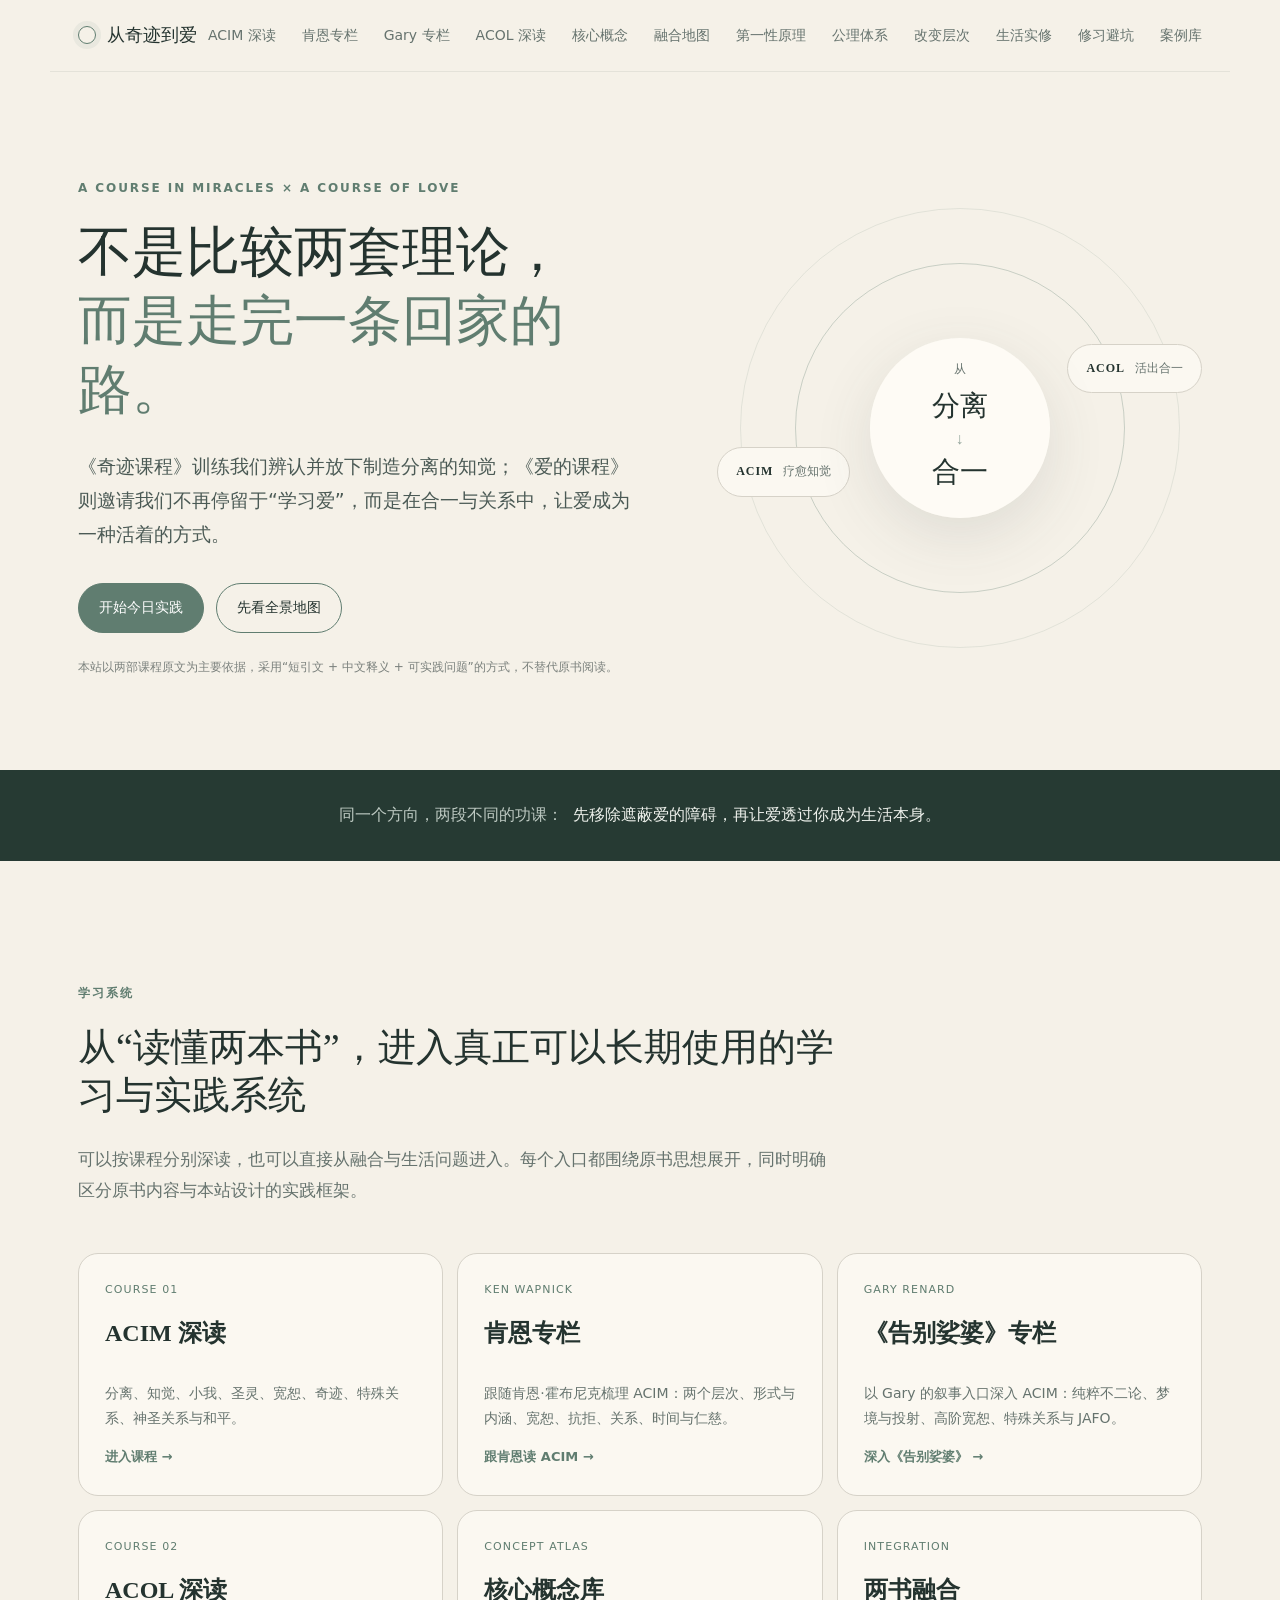
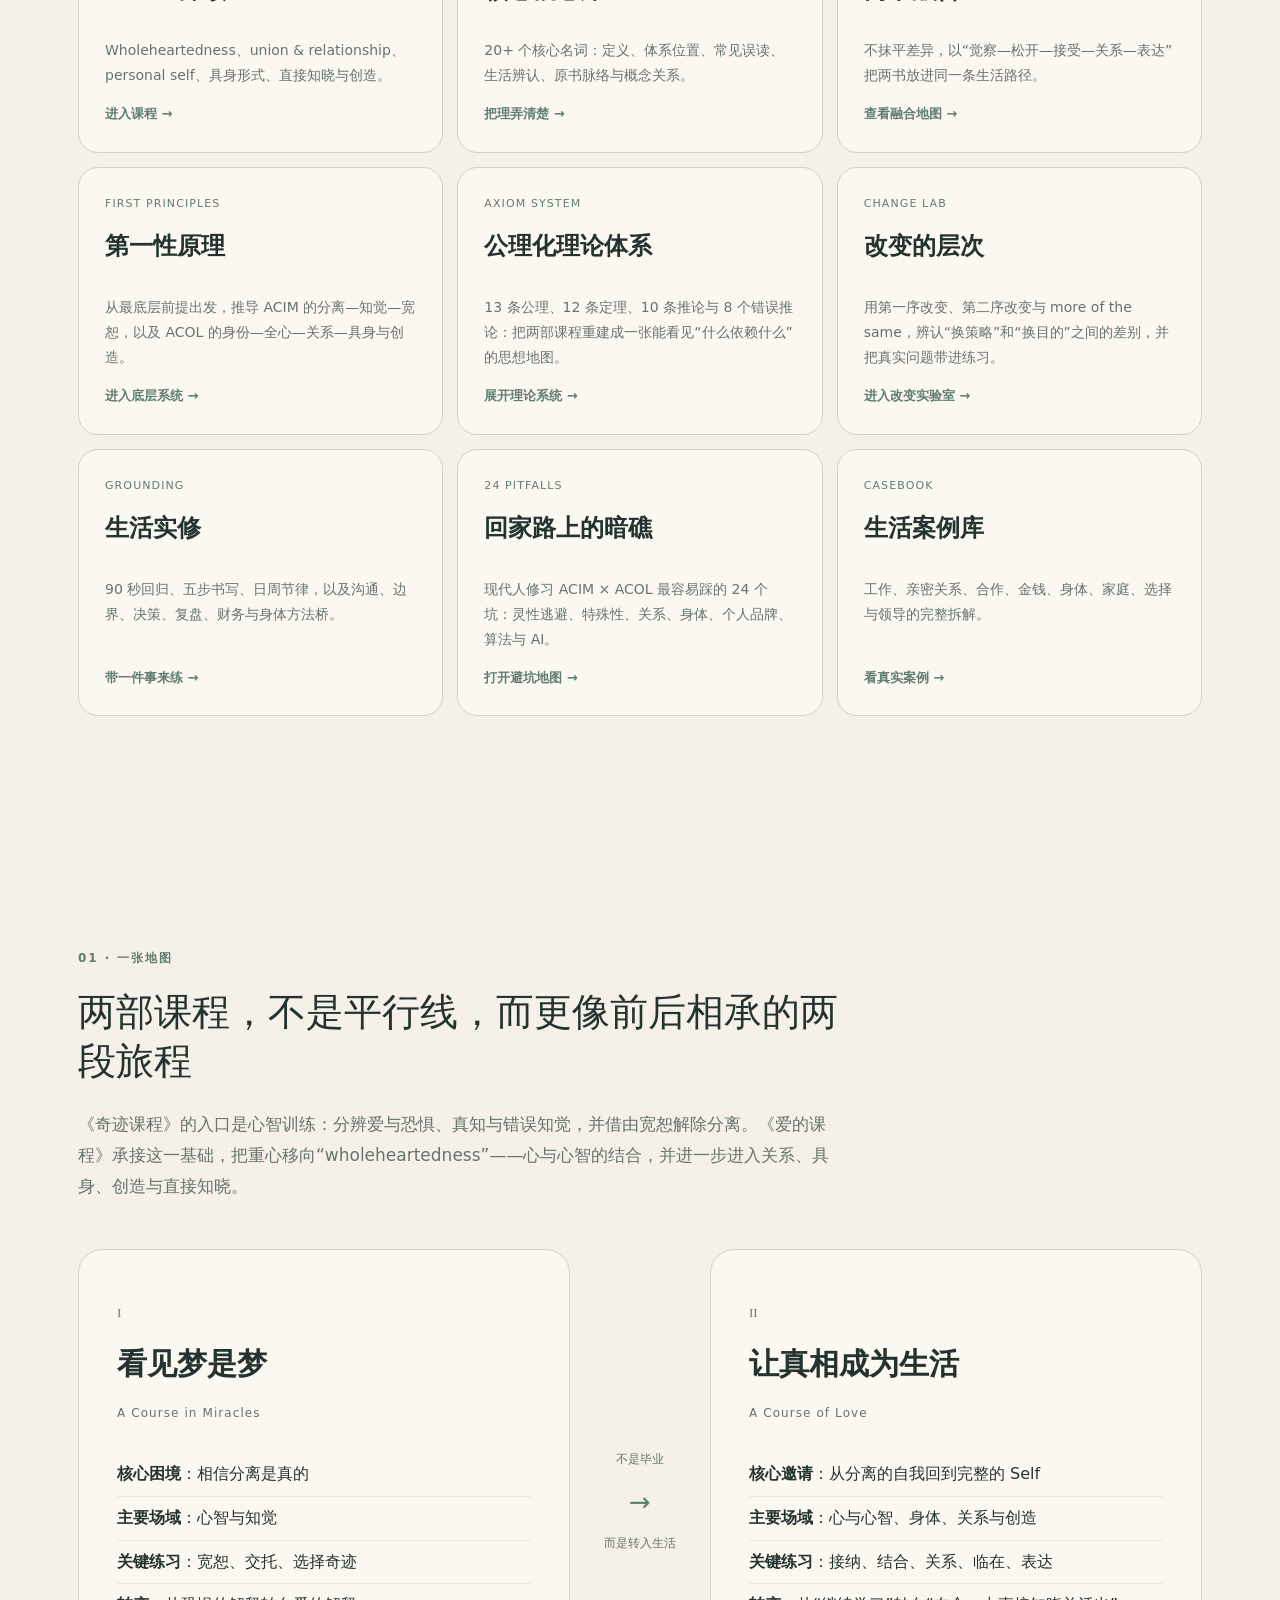
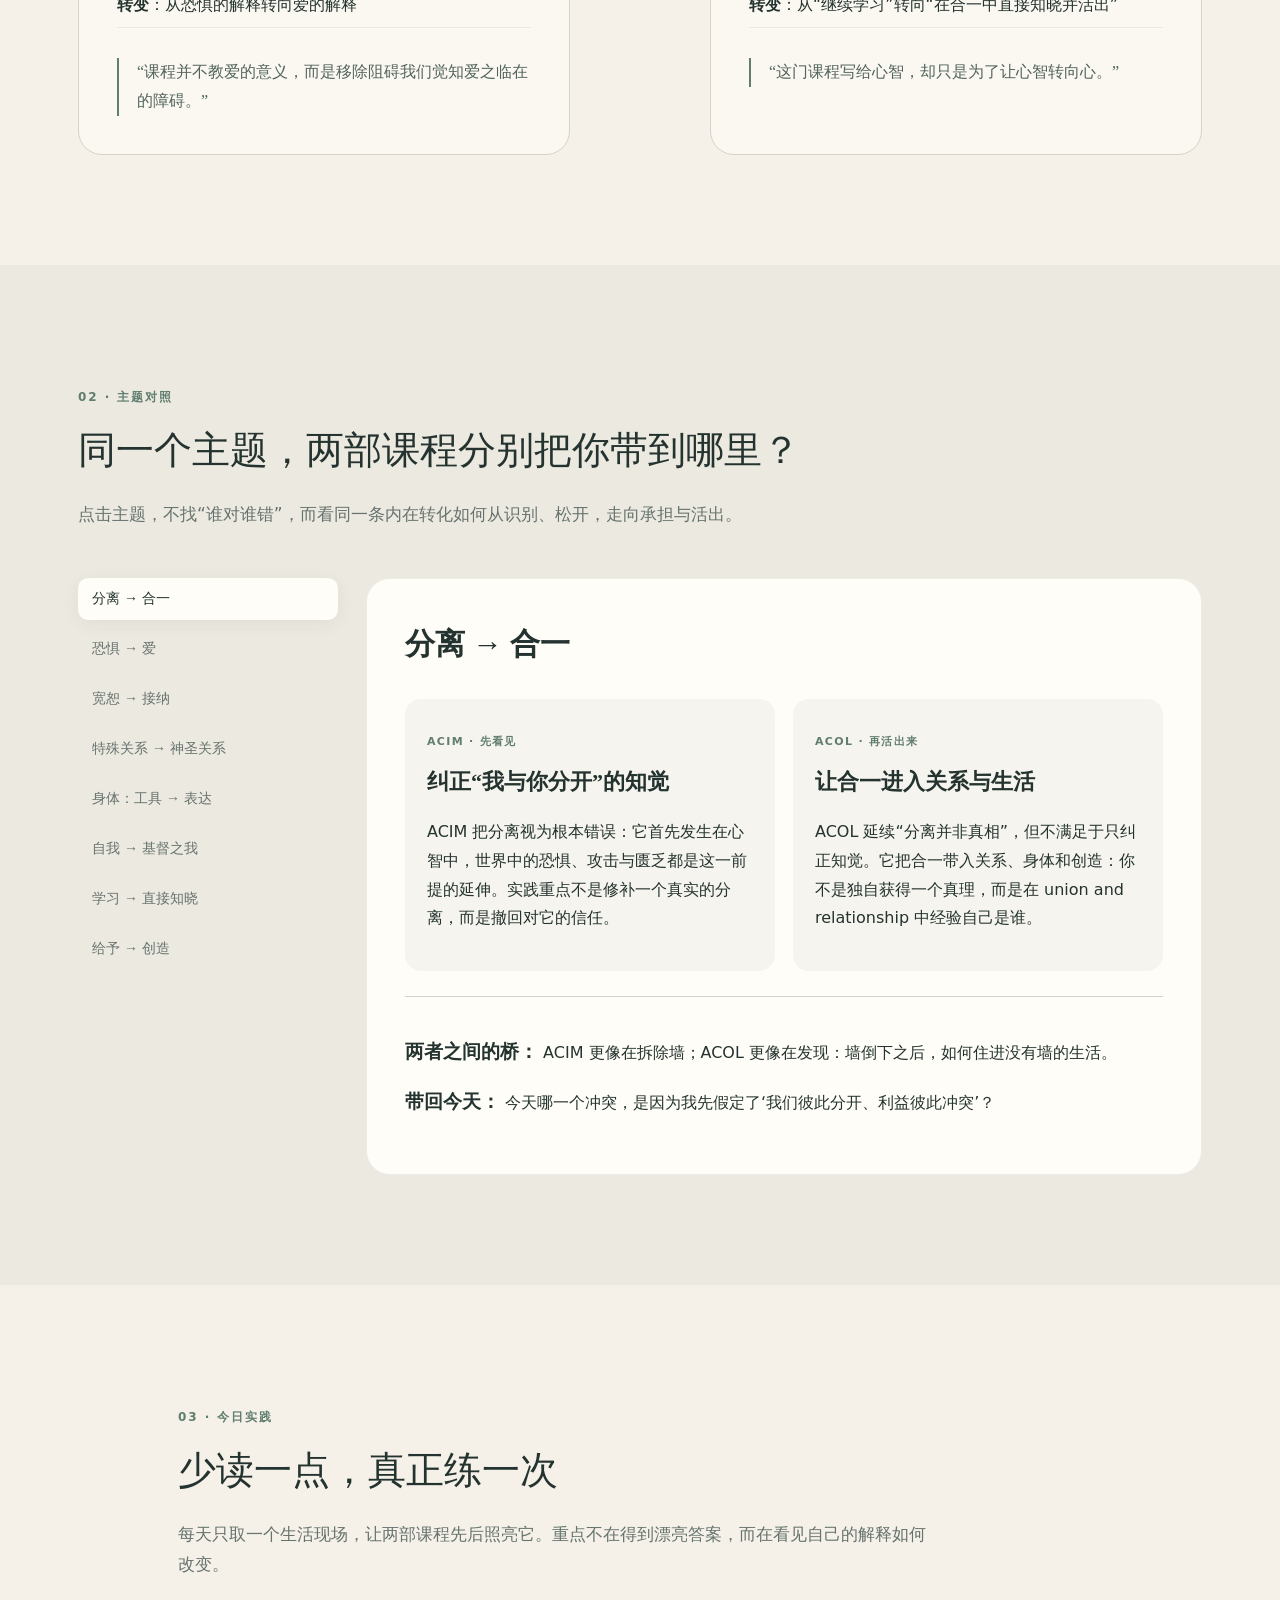
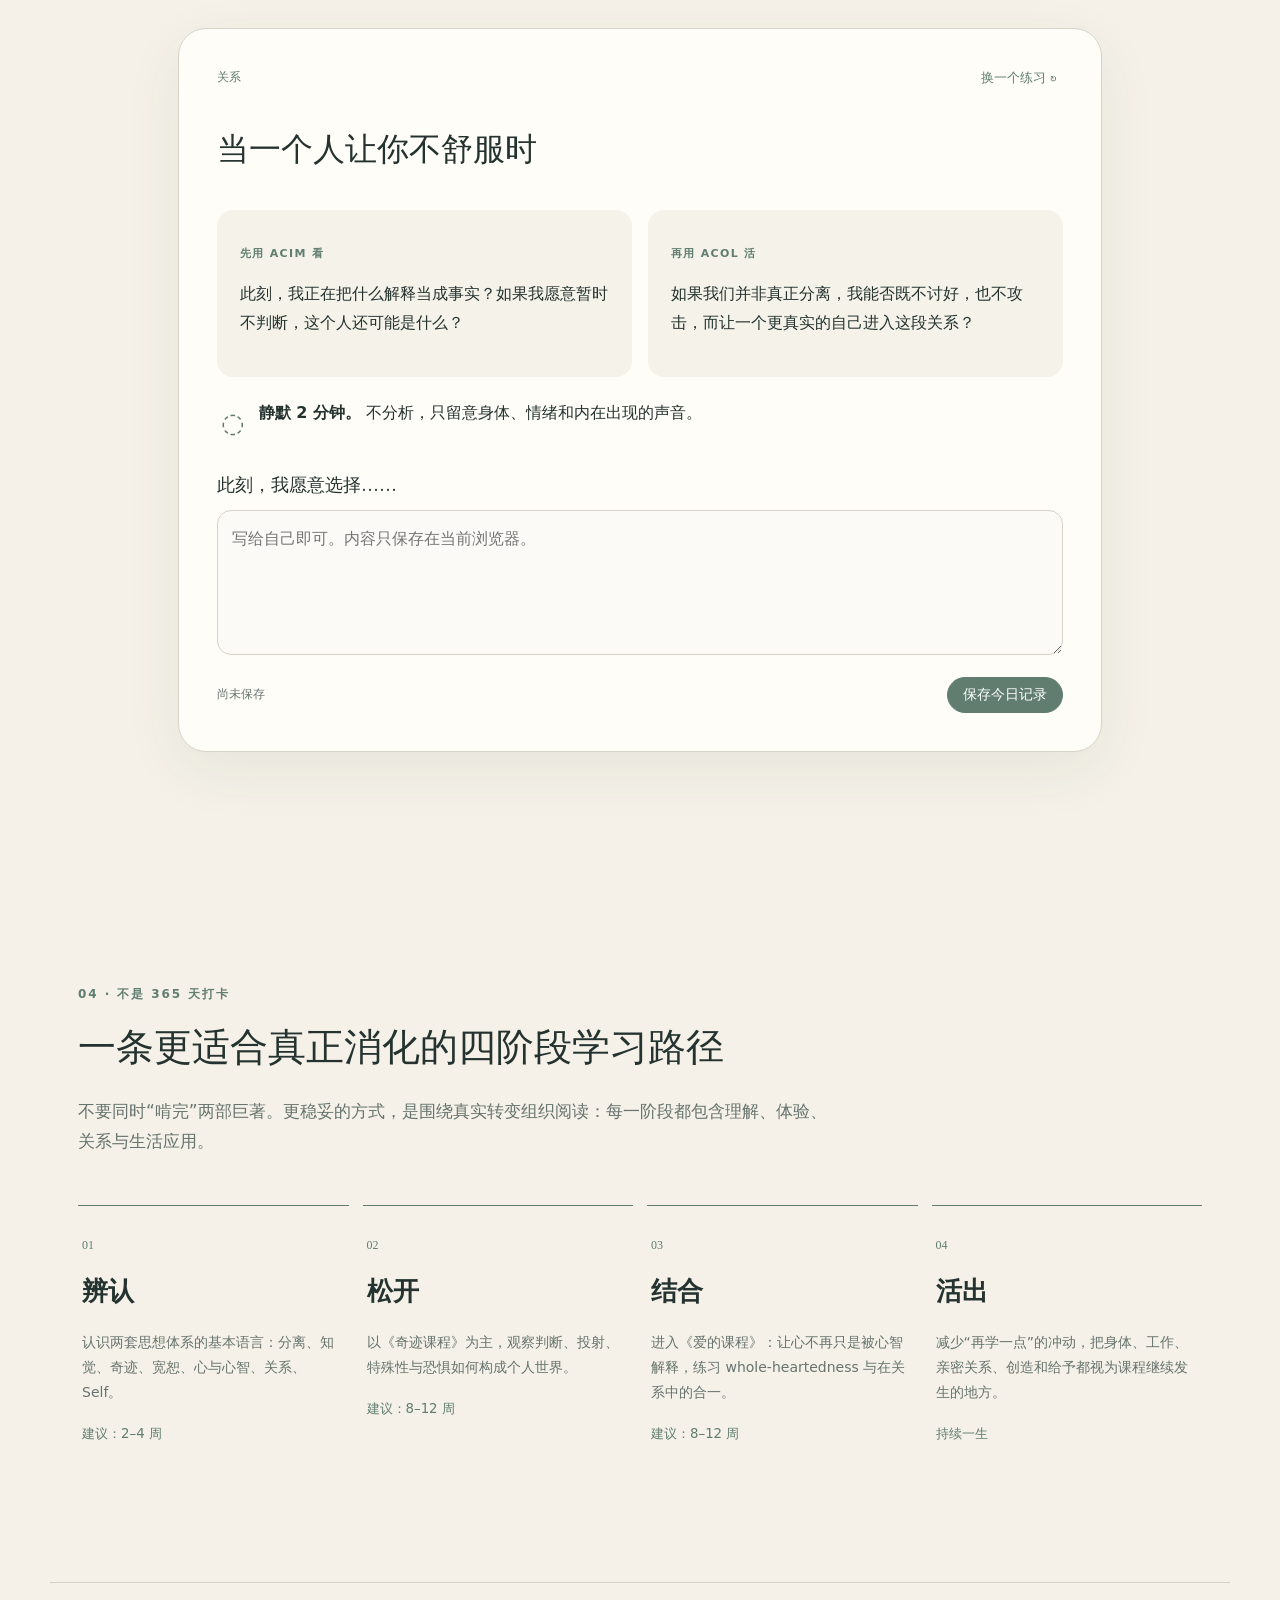
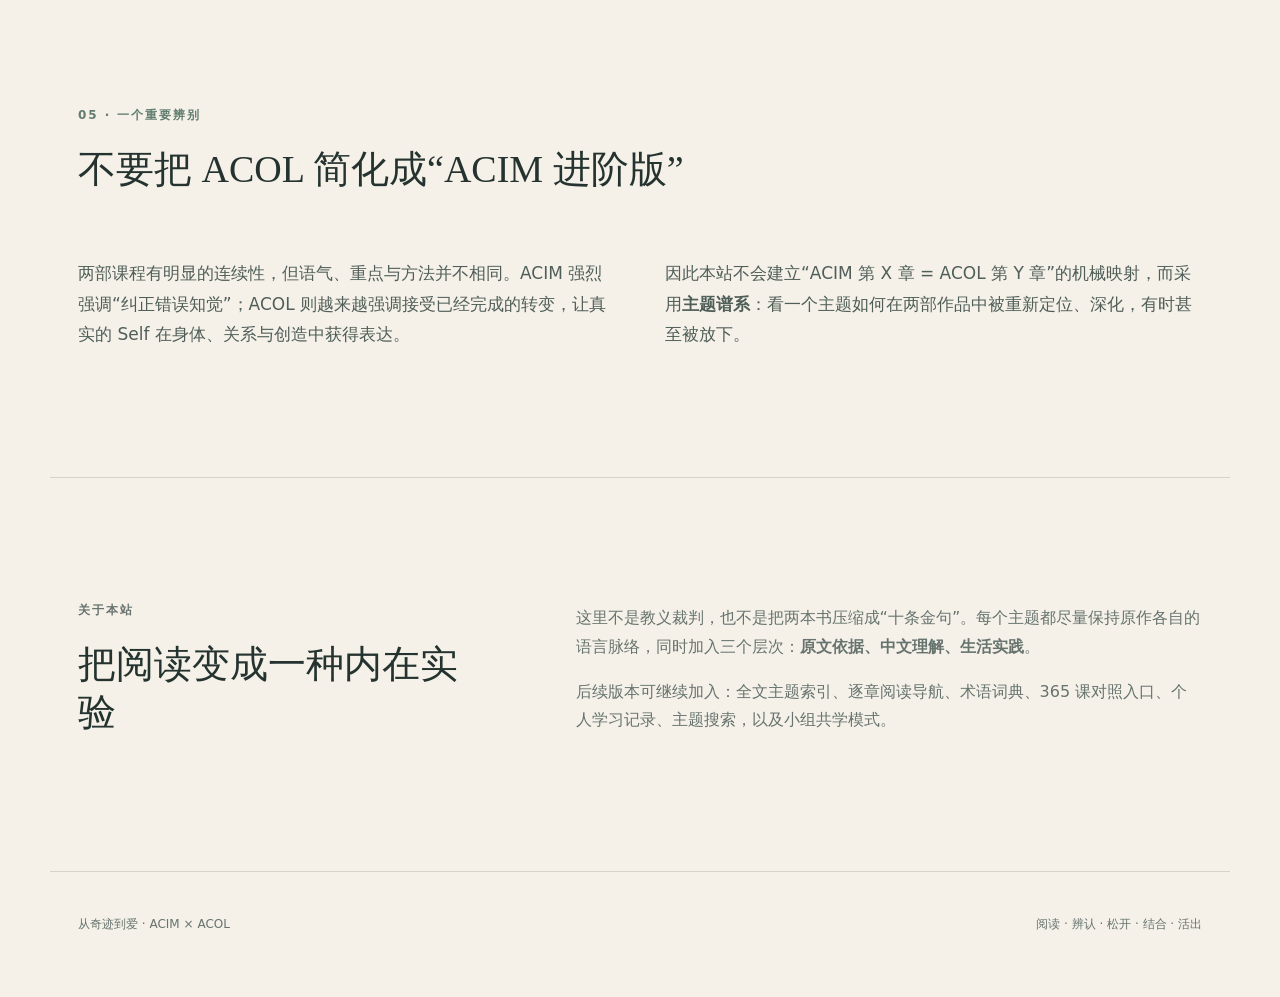
==== commit bf005aef: "Add axiomatic ACIM ACOL theory system" ====
--- a/index.html
+++ b/index.html
@@ -20,7 +20,7 @@
       <a href="acol.html">ACOL 深读</a>
       <a href="concepts.html">核心概念</a>
       <a href="integration.html">融合地图</a>
-      <a href="first-principles.html">第一性原理</a>
+      <a href="first-principles.html">第一性原理</a><a href="axioms.html">公理体系</a>
       <a href="change.html">改变层次</a>
       <a href="practice.html">生活实修</a>
       <a href="pitfalls.html">修习避坑</a>
@@ -72,6 +72,7 @@
         <a class="portal-card" href="concepts.html"><span>CONCEPT ATLAS</span><h3>核心概念库</h3><p>20+ 个核心名词：定义、体系位置、常见误读、生活辨认、原书脉络与概念关系。</p><b>把理弄清楚 →</b></a>
         <a class="portal-card" href="integration.html"><span>INTEGRATION</span><h3>两书融合</h3><p>不抹平差异，以“觉察—松开—接受—关系—表达”把两书放进同一条生活路径。</p><b>查看融合地图 →</b></a>
         <a class="portal-card" href="first-principles.html"><span>FIRST PRINCIPLES</span><h3>第一性原理</h3><p>从最底层前提出发，推导 ACIM 的分离—知觉—宽恕，以及 ACOL 的身份—全心—关系—具身与创造。</p><b>进入底层系统 →</b></a>
+        <a class="portal-card" href="axioms.html"><span>AXIOM SYSTEM</span><h3>公理化理论体系</h3><p>13 条公理、12 条定理、10 条推论与 8 个错误推论：把两部课程重建成一张能看见“什么依赖什么”的思想地图。</p><b>展开理论系统 →</b></a>
         <a class="portal-card" href="change.html"><span>CHANGE LAB</span><h3>改变的层次</h3><p>用第一序改变、第二序改变与 more of the same，辨认“换策略”和“换目的”之间的差别，并把真实问题带进练习。</p><b>进入改变实验室 →</b></a>
         <a class="portal-card" href="practice.html"><span>GROUNDING</span><h3>生活实修</h3><p>90 秒回归、五步书写、日周节律，以及沟通、边界、决策、复盘、财务与身体方法桥。</p><b>带一件事来练 →</b></a>
         <a class="portal-card" href="pitfalls.html"><span>24 PITFALLS</span><h3>回家路上的暗礁</h3><p>现代人修习 ACIM × ACOL 最容易踩的 24 个坑：灵性逃避、特殊性、关系、身体、个人品牌、算法与 AI。</p><b>打开避坑地图 →</b></a>
--- a/styles.css
+++ b/styles.css
@@ -234,14 +234,29 @@
 .fp-rule{margin:30px 0;padding:24px 28px;border-left:3px solid var(--sage);border-radius:0 16px 16px 0;background:var(--cream)}
 .fp-rule b{font-size:11px;letter-spacing:.12em;color:var(--sage)}
 .fp-rule p{font-family:var(--serif);font-size:20px;line-height:1.75;margin:8px 0 0}
-.fp-axiom-grid{display:grid;grid-template-columns:repeat(2,1fr);gap:15px;margin:30px 0}
-.fp-axiom-grid article{padding:26px 26px 24px;border:1px solid var(--line);border-radius:18px;background:var(--cream);position:relative}
-.fp-axiom-grid article:first-child{grid-column:1/-1;background:#e7eee8;border-color:#b8c9bf}
-.fp-axiom-grid.acol article:first-child{background:#f0e9dc;border-color:#d0c3ab}
-.fp-axiom-grid article>span,.fp-paradox-grid article>span,.fp-dual-grid article>span,.fp-four-questions article>span{font-size:10px;letter-spacing:.13em;color:var(--sage);font-weight:700}
-.fp-axiom-grid h3{font-family:var(--serif);font-weight:500;font-size:22px;line-height:1.5;margin:8px 0 10px}
-.fp-axiom-grid p{font-size:14px;color:#4f5e58;line-height:1.9;margin:0}
-.fp-axiom-grid small{display:block;margin-top:16px;padding-top:13px;border-top:1px solid rgba(36,51,47,.09);font-size:12px;color:#66766f;line-height:1.75}
+.fp-source-legend{margin:22px 0 28px;padding:17px 20px;border-left:2px solid #96aa9f;background:rgba(231,238,232,.62);font-size:13px;line-height:1.85;color:#52615b}
+.fp-source-legend.acol{border-left-color:#bcae92;background:rgba(241,234,223,.7)}
+.fp-principle-stack{display:grid;gap:22px;margin:30px 0}
+.fp-principle{padding:30px;border:1px solid var(--line);border-radius:22px;background:var(--white);box-shadow:0 14px 38px rgba(44,62,54,.045)}
+.fp-principle-stack.acol .fp-principle{background:#fffdf9}
+.fp-principle>header{padding-bottom:18px;border-bottom:1px solid rgba(36,51,47,.09)}
+.fp-principle>header span,.fp-paradox-grid article>span,.fp-dual-grid article>span,.fp-four-questions article>span{font-size:10px;letter-spacing:.13em;color:var(--sage);font-weight:700}
+.fp-principle>header h3{font-family:var(--serif);font-weight:500;font-size:25px;line-height:1.5;margin:7px 0 0}
+.fp-source-quote{margin:20px 0;padding:20px 22px;border-radius:15px;background:#e9f0eb}
+.fp-source-quote.acol{background:#f2eadf}
+.fp-source-quote blockquote{font-family:var(--serif);font-size:18px;line-height:1.65;margin:0;color:#30453d}
+.fp-source-quote blockquote+ p{margin-top:9px}
+.fp-source-quote blockquote:not(:first-child){margin-top:19px;padding-top:17px;border-top:1px solid rgba(36,51,47,.1)}
+.fp-source-quote p{font-size:13px;line-height:1.8;color:#53635c;margin:7px 0}
+.fp-source-quote small{display:block;font-size:11px;line-height:1.6;color:#7a807d;margin-top:6px}
+.fp-analysis-grid{display:grid;grid-template-columns:repeat(2,1fr);gap:12px;margin-top:18px}
+.fp-analysis-grid section{padding:18px 20px;border-radius:14px;background:#f6f3eb;border-top:2px solid rgba(96,125,112,.42)}
+.fp-principle-stack.acol .fp-analysis-grid section{background:#f7f3eb;border-top-color:rgba(171,148,111,.45)}
+.fp-analysis-grid b{font-family:var(--serif);font-size:16px;font-weight:500}
+.fp-analysis-grid p{font-size:13px;color:#53615c;line-height:1.86;margin:7px 0 0}
+.fp-misread{display:grid;grid-template-columns:94px 1fr;gap:16px;align-items:start;margin-top:14px;padding:16px 18px;border-radius:13px;background:#263a33;color:#edf2ee}
+.fp-misread b{font-size:11px;letter-spacing:.08em;color:#c4d1c9}
+.fp-misread p{font-size:13px;line-height:1.8;margin:0;color:#eef1ec}
 .fp-definition-grid{display:grid;grid-template-columns:repeat(2,1fr);gap:12px;margin:28px 0}
 .fp-definition-grid article{padding:20px 22px;border-left:2px solid #a8b9af;background:rgba(251,248,241,.72);border-radius:0 14px 14px 0}
 .fp-definition-grid b{font-family:var(--serif);font-size:18px;font-weight:500}
@@ -279,8 +294,28 @@
 .fp-boundary-grid article{padding:22px;border:1px solid var(--line);border-radius:16px;background:var(--cream)}
 .fp-boundary-grid b{font-family:var(--serif);font-size:18px;font-weight:500}.fp-boundary-grid p{font-size:13px;color:var(--muted);line-height:1.8;margin:7px 0 0}
 @media(min-width:841px) and (max-width:980px){nav{gap:10px;font-size:12px}.site-header{padding:0 16px}.brand{font-size:15px}}
-@media(max-width:840px){.fp-axiom-grid,.fp-definition-grid,.fp-paradox-grid,.fp-scenario-grid,.fp-boundary-grid{grid-template-columns:1fr}.fp-axiom-grid article:first-child{grid-column:auto}.fp-dual-grid{grid-template-columns:1fr}.fp-dual-center{width:170px;margin:auto}.fp-four-questions{grid-template-columns:repeat(2,1fr)}.fp-scenario-grid section.wide{grid-column:auto}}
-@media(max-width:520px){.fp-four-questions{grid-template-columns:1fr}.fp-rule{padding:20px}.fp-rule p{font-size:18px}.fp-scenario-panel{padding:20px}.fp-tab{font-size:12px;padding:8px 11px}.fp-practice-line{grid-template-columns:1fr;gap:6px;padding:20px}}
+@media(max-width:840px){.fp-definition-grid,.fp-paradox-grid,.fp-scenario-grid,.fp-boundary-grid,.fp-analysis-grid{grid-template-columns:1fr}.fp-dual-grid{grid-template-columns:1fr}.fp-dual-center{width:170px;margin:auto}.fp-four-questions{grid-template-columns:repeat(2,1fr)}.fp-scenario-grid section.wide{grid-column:auto}}
+@media(max-width:520px){.fp-four-questions{grid-template-columns:1fr}.fp-rule{padding:20px}.fp-rule p{font-size:18px}.fp-principle{padding:20px}.fp-principle>header h3{font-size:22px}.fp-source-quote{padding:17px}.fp-source-quote blockquote{font-size:16px}.fp-analysis-grid section{padding:16px}.fp-misread{grid-template-columns:1fr;gap:5px}.fp-scenario-panel{padding:20px}.fp-tab{font-size:12px;padding:8px 11px}.fp-practice-line{grid-template-columns:1fr;gap:6px;padding:20px}}
+
+/* Axiomatic theory system */
+.ax-hero{background:radial-gradient(circle at 82% 16%,rgba(181,199,188,.28),transparent 34%),radial-gradient(circle at 68% 82%,rgba(218,201,166,.2),transparent 30%)}
+.ax-levels{display:grid;grid-template-columns:1fr 28px 1fr 28px 1fr 28px 1fr 28px 1fr;gap:8px;align-items:stretch;margin:30px 0}
+.ax-levels article{padding:20px 18px;border:1px solid var(--line);border-radius:16px;background:var(--cream)}
+.ax-levels article span,.ax-group-label span,.ax-axiom-grid article>span,.ax-corollary-grid article>span,.ax-invalid-grid article>span,.ax-minimal article>span{font-size:10px;letter-spacing:.12em;color:var(--sage);font-weight:700}
+.ax-levels article b{display:block;font-family:var(--serif);font-size:17px;font-weight:500;margin:7px 0}.ax-levels article p{font-size:12px;line-height:1.72;color:var(--muted);margin:0}
+.ax-levels>i{display:grid;place-items:center;font-style:normal;color:#91a499}
+.ax-warning{margin:26px 0;padding:20px 24px;border-left:3px solid var(--sage);background:#f5f1e7;border-radius:0 14px 14px 0}.ax-warning b{font-size:11px;letter-spacing:.1em;color:var(--sage)}.ax-warning p{margin:7px 0 0;font-size:14px;line-height:1.85;color:#4d5c56}
+.ax-group-label{display:flex;justify-content:space-between;gap:18px;align-items:baseline;margin:34px 0 13px;padding-bottom:10px;border-bottom:1px solid var(--line)}.ax-group-label b{font-family:var(--serif);font-size:18px;font-weight:500}.ax-group-label.acol span{color:#9d7d50}
+.ax-axiom-grid{display:grid;grid-template-columns:repeat(2,1fr);gap:14px}.ax-axiom-grid article{padding:24px;border:1px solid var(--line);border-radius:18px;background:#f8f6ef}.ax-axiom-grid.acol article{background:#faf6ee}
+.ax-axiom-grid h3{font-family:var(--serif);font-weight:500;font-size:20px;line-height:1.48;margin:8px 0 12px}.ax-axiom-grid blockquote{margin:0 0 12px;padding:12px 14px;border-left:2px solid #9aafa4;background:#edf2ee;font-family:var(--serif);font-size:15px;line-height:1.6;color:#3f544b}.ax-axiom-grid.acol blockquote{border-left-color:#b7a27d;background:#f2eadf}.ax-axiom-grid p{font-size:13px;line-height:1.84;color:#52615b;margin:0}.ax-axiom-grid small{display:block;margin-top:13px;padding-top:11px;border-top:1px solid rgba(36,51,47,.08);font-size:11px;line-height:1.65;color:#78817c}
+.ax-theorem-layout{display:grid;grid-template-columns:260px 1fr;gap:16px;align-items:start;margin:30px 0}.ax-theorem-list{display:grid;gap:7px;position:sticky;top:18px}.ax-theorem-tab{display:grid;grid-template-columns:34px 1fr;gap:10px;align-items:center;text-align:left;padding:11px 13px;border:1px solid var(--line);border-radius:12px;background:#faf8f2;color:var(--ink);cursor:pointer;font:13px var(--sans)}.ax-theorem-tab span{font-size:10px;color:var(--sage);font-weight:700}.ax-theorem-tab b{font-weight:500}.ax-theorem-tab.active{background:#dfe9e2;border-color:#9fb3a7}.ax-theorem-panel{min-height:610px;padding:30px;border:1px solid var(--line);border-radius:20px;background:var(--white);box-shadow:0 14px 40px rgba(44,62,54,.045)}.ax-theorem-panel h3{font-family:var(--serif);font-size:28px;font-weight:500;margin:6px 0 16px}.ax-statement{padding:18px 20px;border-radius:14px;background:#263a33;color:#f1f4f1;font-family:var(--serif);font-size:18px;line-height:1.72}.ax-premises{margin:20px 0}.ax-premises>span,.ax-proof>span,.ax-proof-bottom span{font-size:10px;letter-spacing:.1em;color:var(--sage);font-weight:700}.ax-premises>div{display:flex;gap:8px;flex-wrap:wrap;margin-top:8px}.ax-premises b{padding:7px 10px;border-radius:999px;background:#edf2ee;font-size:11px;font-weight:600;color:#496056}.ax-proof{padding:20px;border-radius:14px;background:#f6f3eb}.ax-proof ol{margin:10px 0 0;padding-left:20px}.ax-proof li{font-size:13px;line-height:1.82;color:#4e5d57;margin:6px 0}.ax-proof-bottom{display:grid;grid-template-columns:1fr 1fr;gap:10px;margin-top:12px}.ax-proof-bottom section{padding:16px 18px;border-radius:13px;background:#e8efe9}.ax-proof-bottom section.invalid{background:#f1e6df}.ax-proof-bottom p{font-size:13px;line-height:1.78;color:#4d5b56;margin:6px 0 0}
+.ax-corollary-grid,.ax-invalid-grid{display:grid;grid-template-columns:repeat(2,1fr);gap:13px;margin:28px 0}.ax-corollary-grid article,.ax-invalid-grid article{padding:22px;border:1px solid var(--line);border-radius:16px;background:var(--cream)}.ax-corollary-grid h3,.ax-invalid-grid h3{font-family:var(--serif);font-size:19px;font-weight:500;line-height:1.48;margin:7px 0 8px}.ax-corollary-grid p,.ax-invalid-grid p{font-size:13px;line-height:1.82;color:var(--muted);margin:0}.ax-corollary-grid small{display:block;margin-top:11px;font-size:10px;color:#6c7c74}.ax-invalid-grid article{background:#f7eee9;border-color:#decfc5}.ax-invalid-grid article>span{color:#9a654e}
+.ax-continuity{display:grid;grid-template-columns:repeat(3,1fr);gap:14px;margin:28px 0}.ax-continuity article{padding:24px;border-radius:18px;border:1px solid var(--line);background:var(--cream)}.ax-continuity article.strong{background:#e8efe9}.ax-continuity article.extension{background:#f4efe3}.ax-continuity article.tension{background:#f2e8e2}.ax-continuity span{font-size:10px;letter-spacing:.1em;color:var(--sage);font-weight:700}.ax-continuity h3{font-family:var(--serif);font-size:20px;font-weight:500;line-height:1.48;margin:8px 0}.ax-continuity p{font-size:13px;line-height:1.82;color:#53615b;margin:0}
+.ax-crosswalk{display:grid;grid-template-columns:1fr 36px 1fr 36px 1fr;gap:8px;align-items:stretch;margin:30px 0}.ax-crosswalk>div{padding:22px;border:1px solid var(--line);border-radius:16px;background:#f6f3eb}.ax-crosswalk>div.center{background:#e5ede7}.ax-crosswalk>i{display:grid;place-items:center;font-style:normal;color:var(--sage);font-size:22px}.ax-crosswalk small{font-size:10px;letter-spacing:.08em;color:var(--sage)}.ax-crosswalk b{display:block;font-family:var(--serif);font-size:19px;font-weight:500;margin:7px 0}.ax-crosswalk p{font-size:13px;color:var(--muted);line-height:1.75;margin:0}
+.ax-minimal{display:grid;grid-template-columns:repeat(5,1fr);gap:10px;margin:28px 0}.ax-minimal article{padding:20px 17px;border-top:2px solid #8ea397;background:#f7f4ec}.ax-minimal b{display:block;font-family:var(--serif);font-size:16px;font-weight:500;line-height:1.55;margin:7px 0}.ax-minimal p{font-size:11px;color:var(--muted);margin:0}.ax-minimal-thesis{padding:24px 28px;border-radius:18px;background:#263a33;color:#edf2ee}.ax-minimal-thesis p{font-size:11px;letter-spacing:.08em;color:#bfcfc6;margin:0 0 8px}.ax-minimal-thesis h3{font-family:var(--serif);font-size:22px;font-weight:500;line-height:1.7;margin:0;color:#f2f4f1}
+.ax-trace{display:grid;grid-template-columns:1fr;gap:8px;max-width:720px;margin:28px auto}.ax-trace>div{display:grid;grid-template-columns:72px 180px 1fr;gap:14px;align-items:center;padding:17px 20px;border:1px solid var(--line);border-radius:14px;background:#f7f4ec}.ax-trace>div.accent{background:#e5ede7}.ax-trace>i{text-align:center;font-style:normal;color:var(--sage)}.ax-trace span{font-size:10px;letter-spacing:.09em;color:var(--sage);font-weight:700}.ax-trace b{font-family:var(--serif);font-size:16px;font-weight:500}.ax-trace p{font-size:12px;line-height:1.7;color:var(--muted);margin:0}
+@media(max-width:840px){.ax-levels{grid-template-columns:1fr}.ax-levels>i{transform:rotate(90deg)}.ax-axiom-grid,.ax-corollary-grid,.ax-invalid-grid,.ax-continuity{grid-template-columns:1fr}.ax-theorem-layout{grid-template-columns:1fr}.ax-theorem-list{position:static;grid-template-columns:repeat(2,1fr)}.ax-theorem-panel{min-height:0}.ax-crosswalk{grid-template-columns:1fr}.ax-crosswalk>i{transform:rotate(90deg)}.ax-minimal{grid-template-columns:repeat(2,1fr)}}
+@media(max-width:520px){.ax-theorem-list{grid-template-columns:1fr}.ax-theorem-panel{padding:20px}.ax-proof-bottom{grid-template-columns:1fr}.ax-minimal{grid-template-columns:1fr}.ax-trace>div{grid-template-columns:1fr;gap:5px}.ax-axiom-grid article,.ax-corollary-grid article,.ax-invalid-grid article{padding:19px}.ax-levels article{padding:18px}.ax-statement{font-size:16px;padding:16px}}
 
 /* V4: inline explanatory visuals — diagrams belong to the text, not poster art */
 .explain-visual{margin:34px 0 8px;border:1px solid var(--line);border-radius:22px;overflow:hidden;background:linear-gradient(145deg,#fbfaf5,#f1eee5);box-shadow:0 16px 44px rgba(43,63,55,.055)}
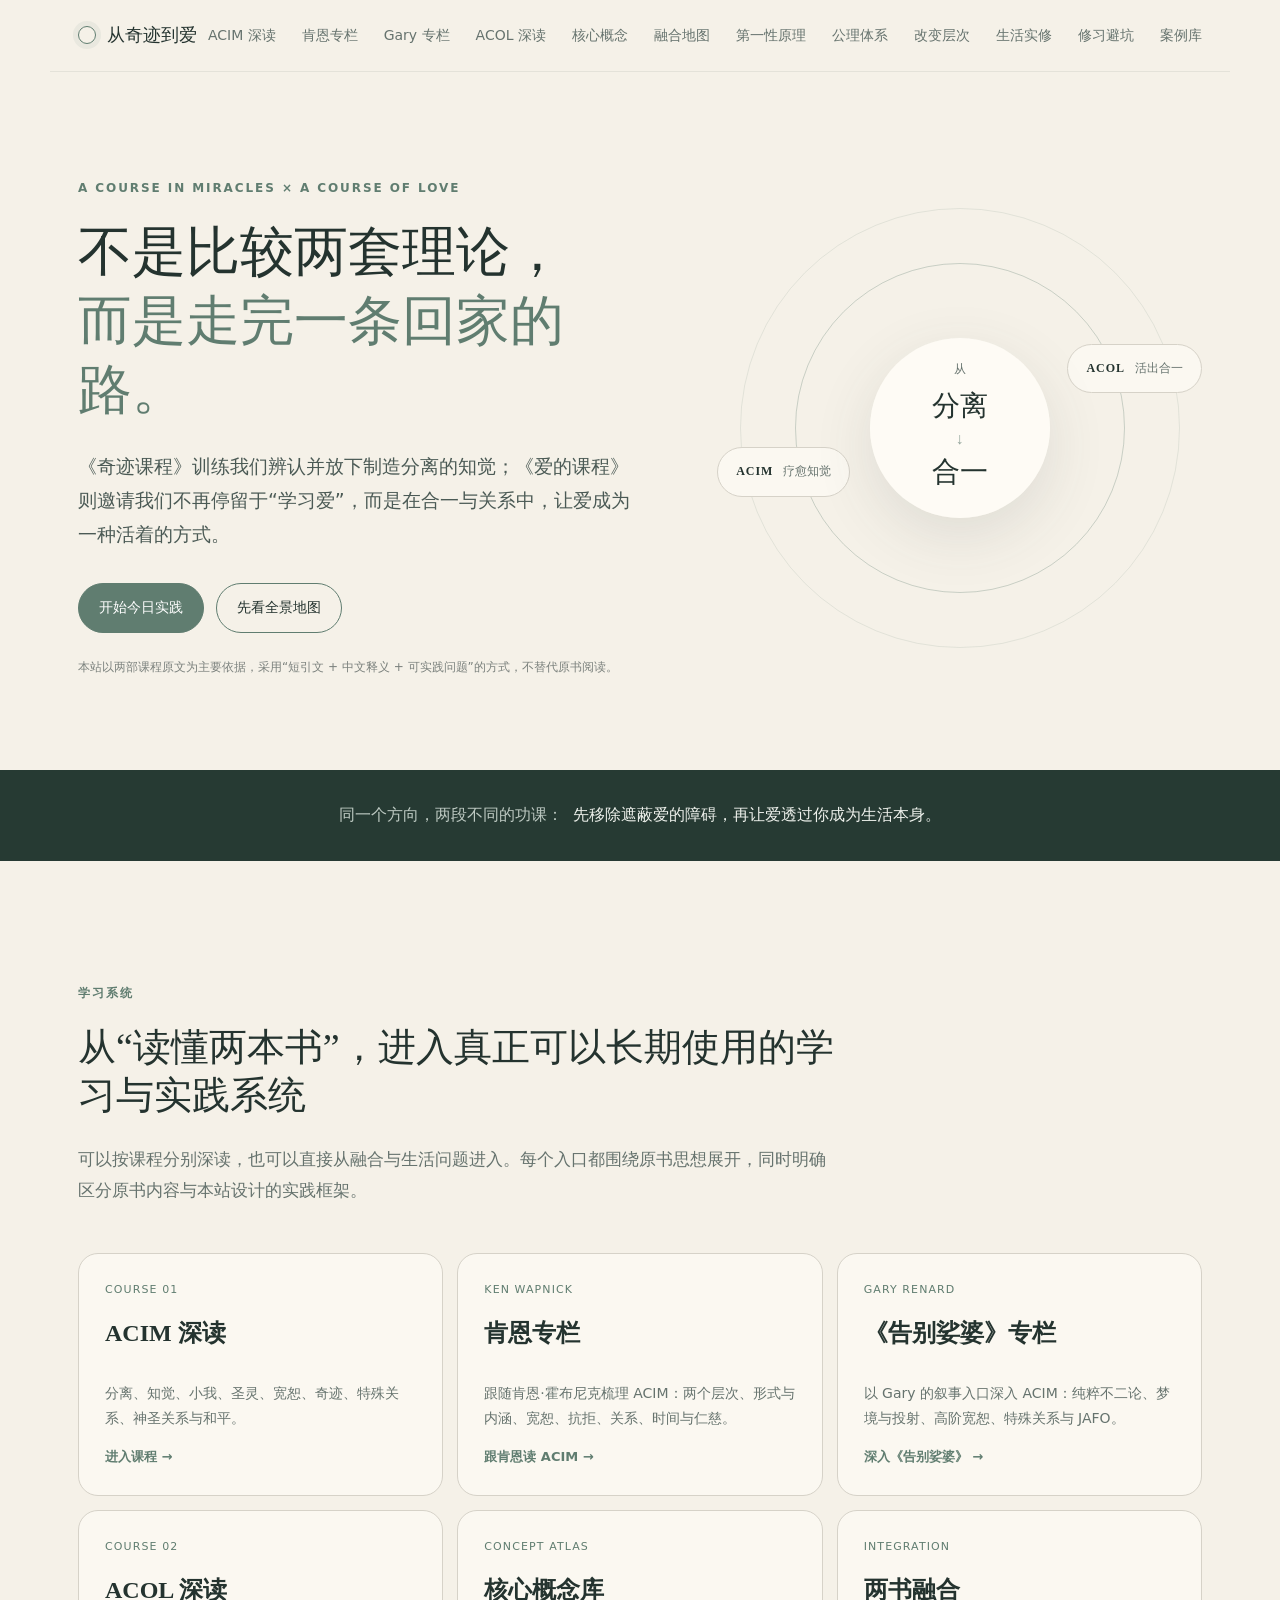
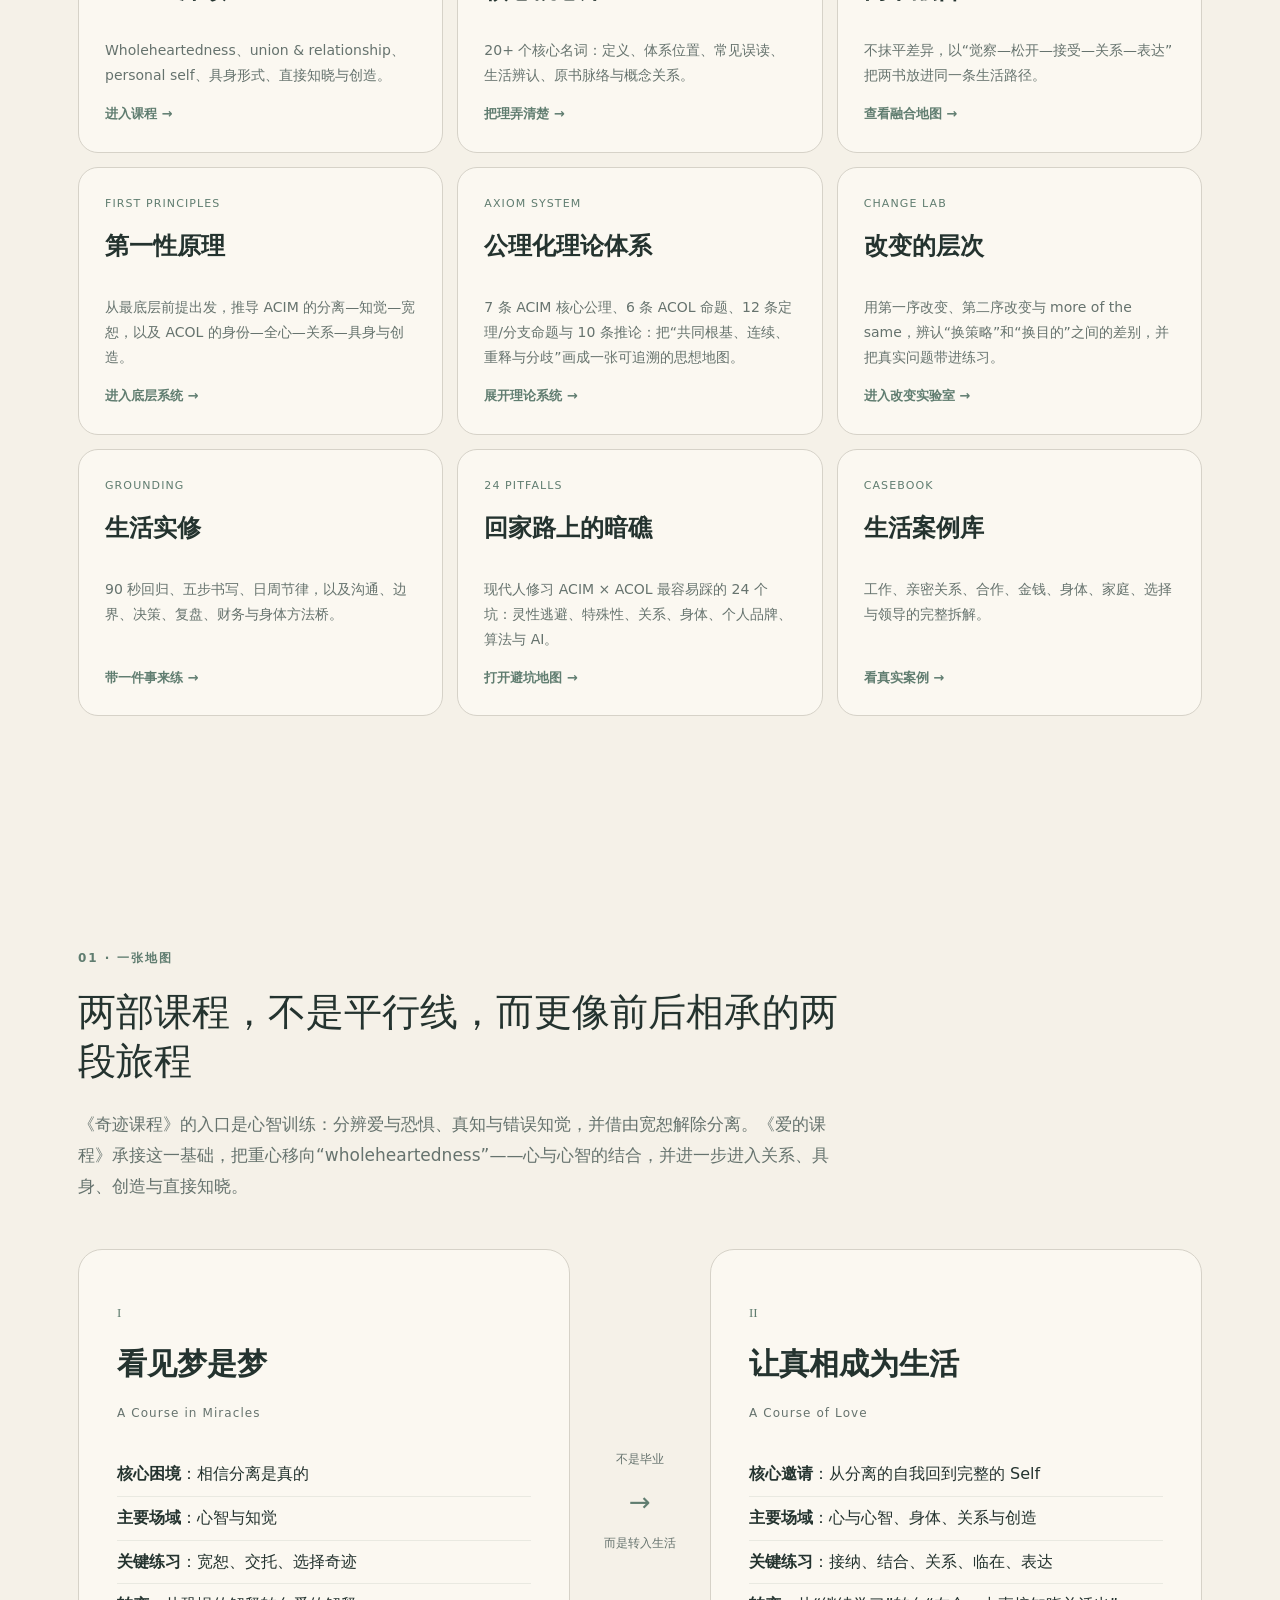
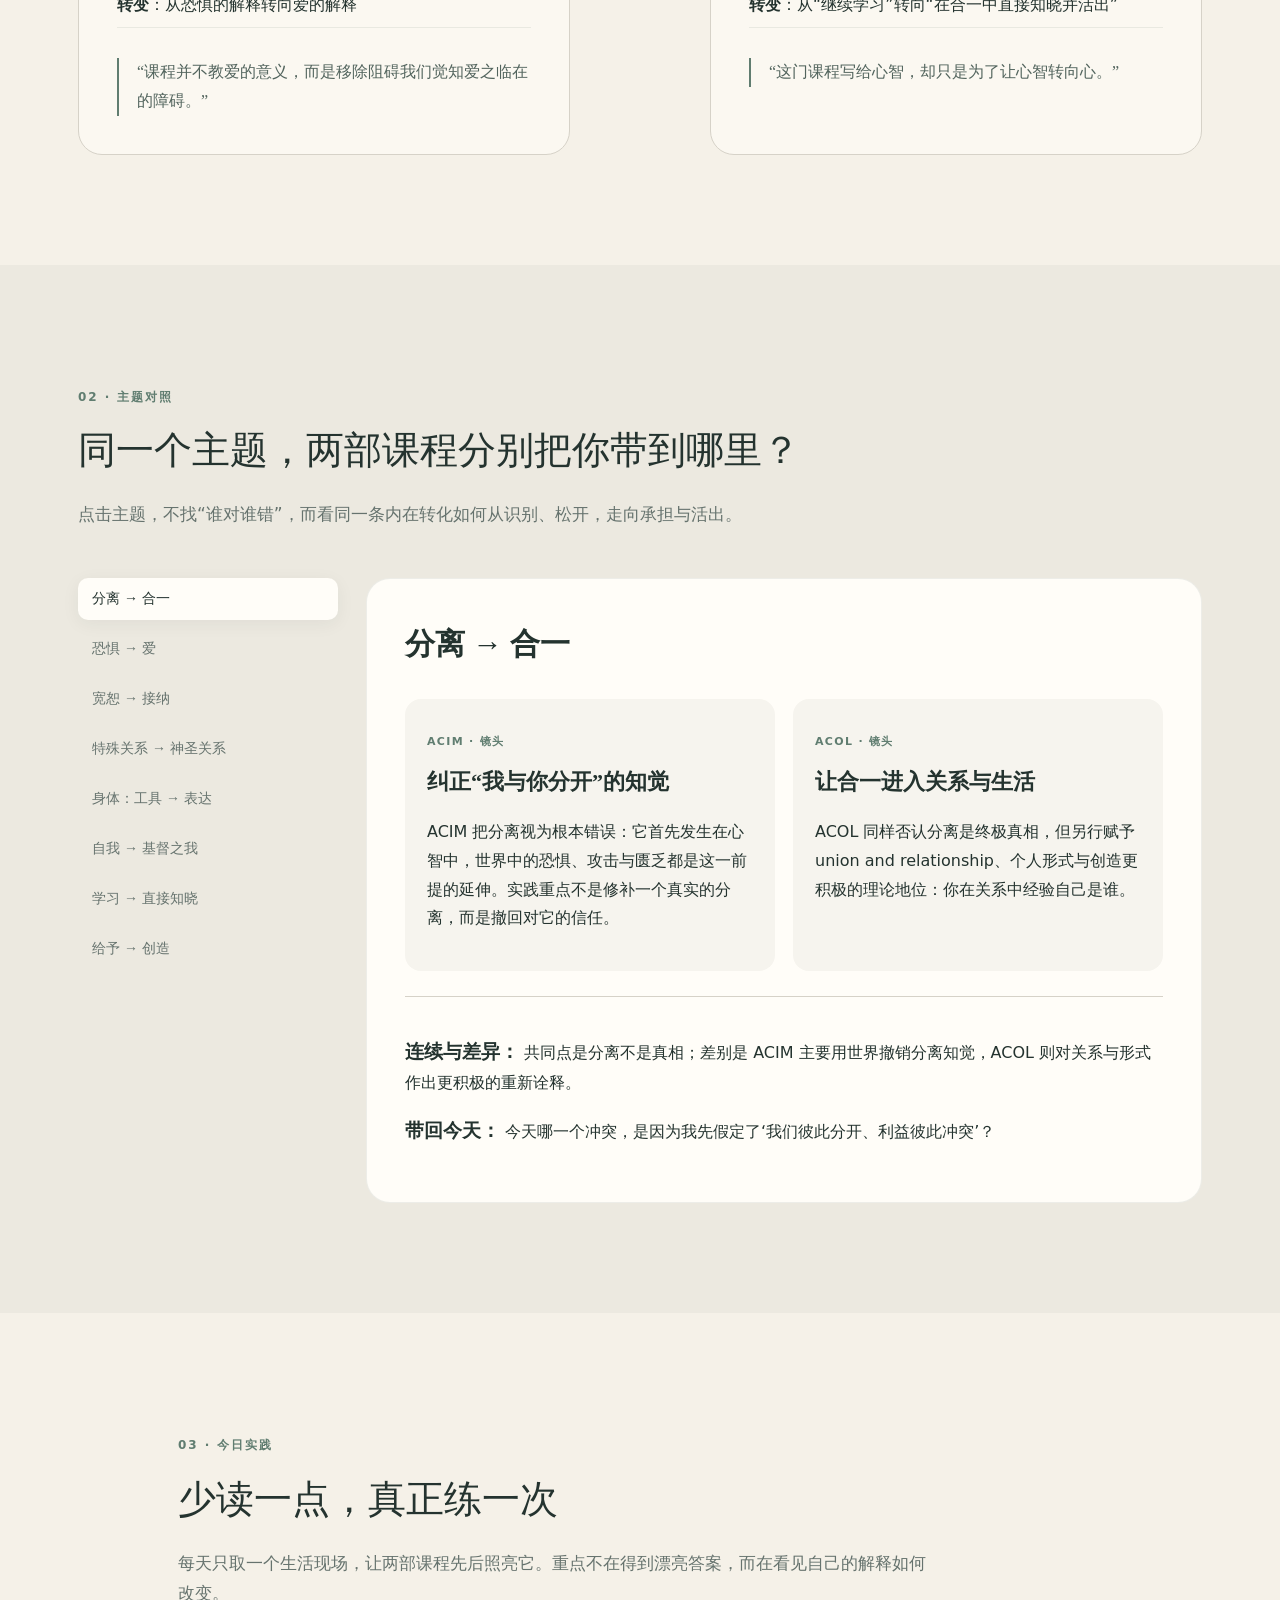
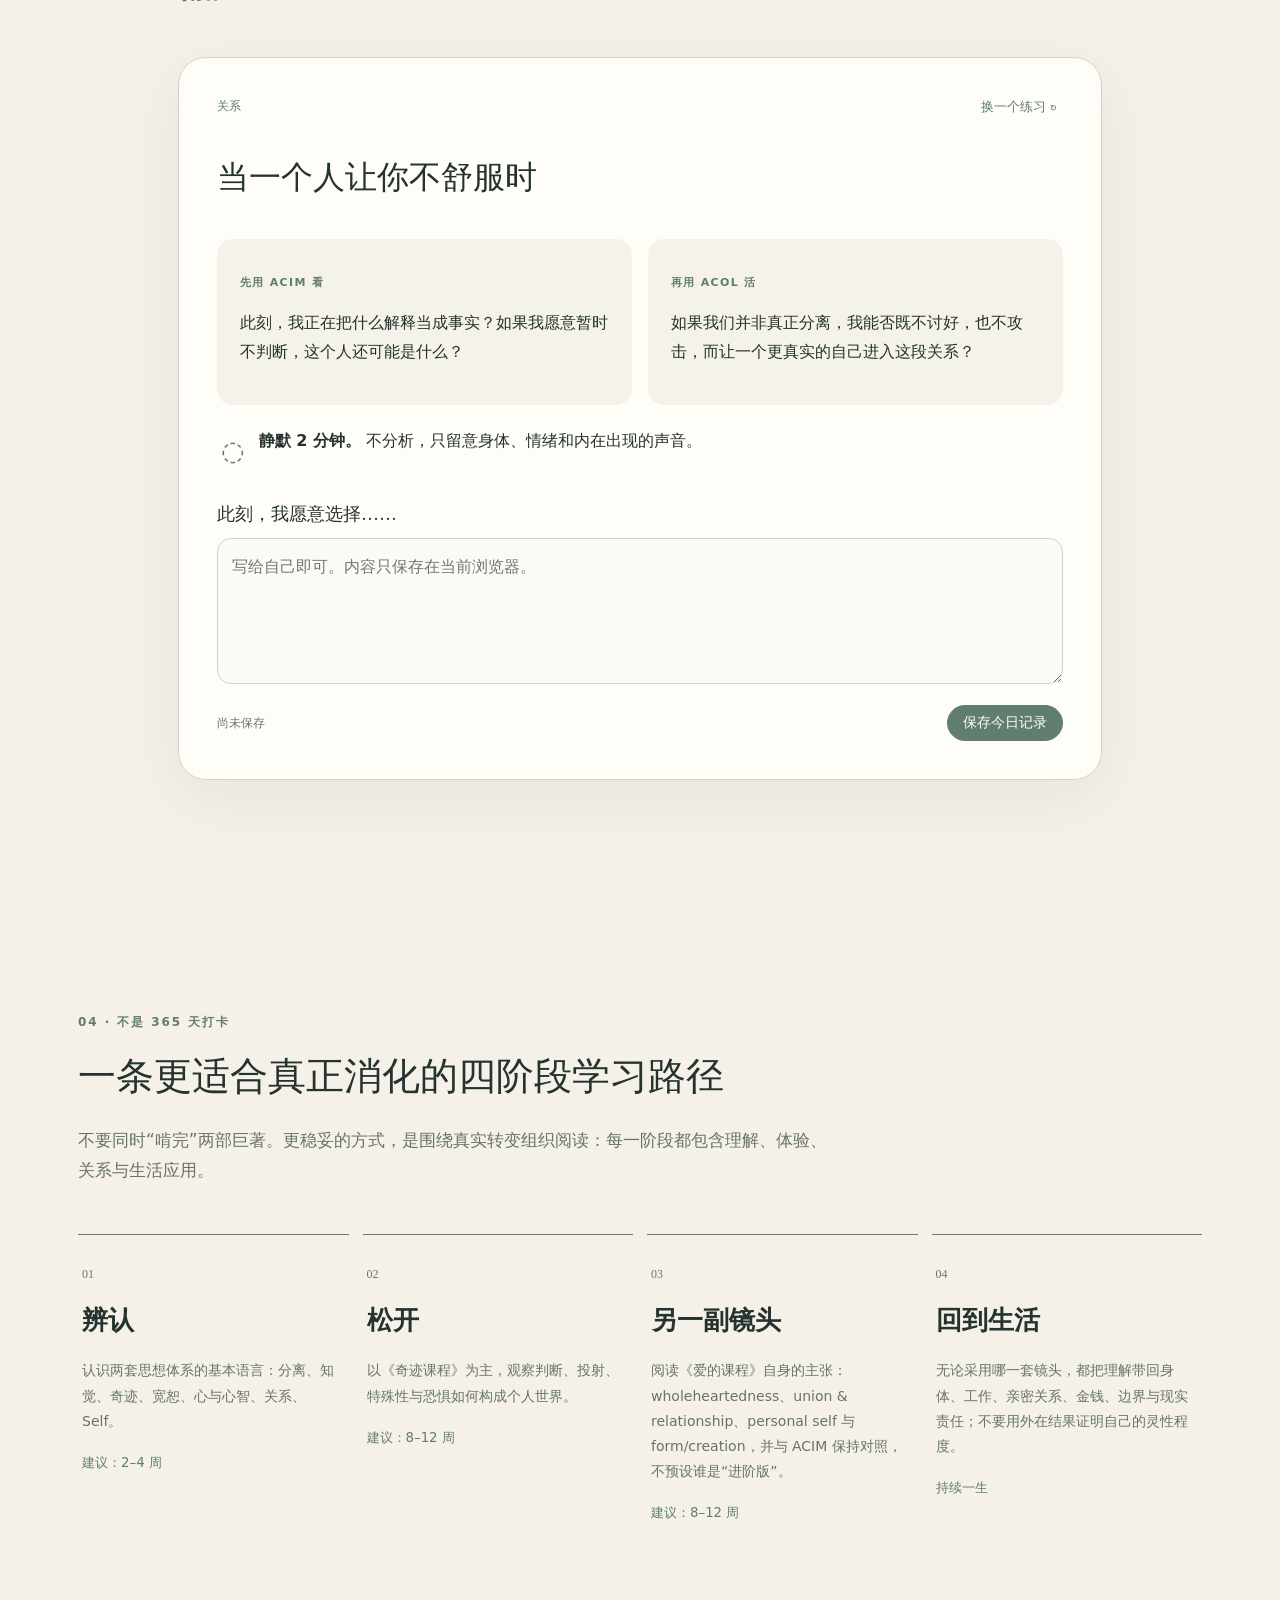
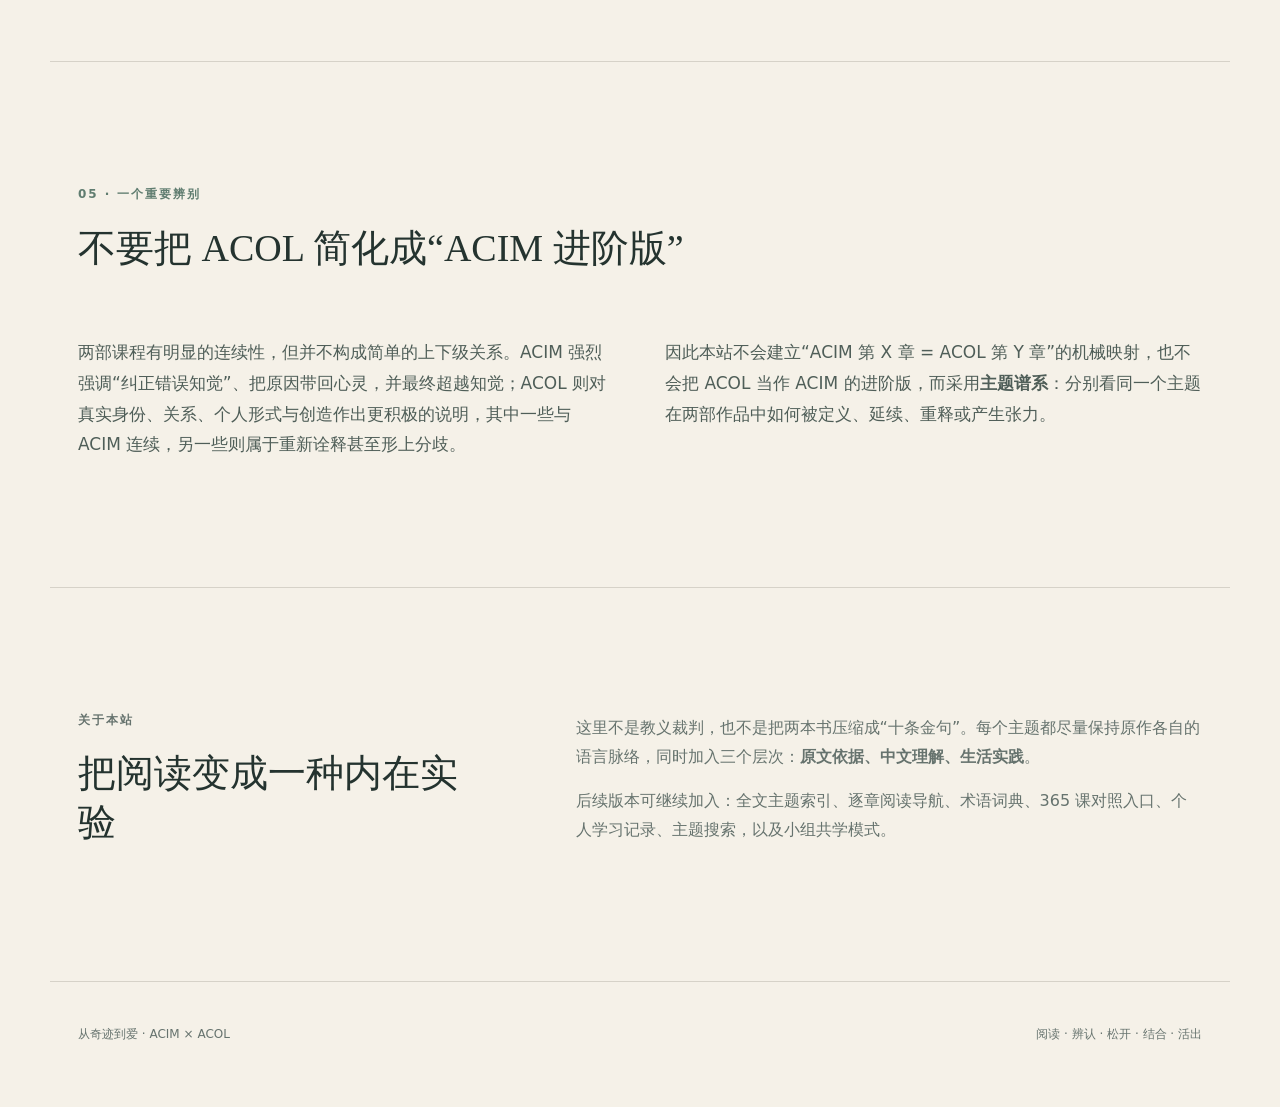
==== commit aa57dcd6: "Calibrate ACIM ACOL theory with Wapnick framework" ====
--- a/index.html
+++ b/index.html
@@ -72,7 +72,7 @@
         <a class="portal-card" href="concepts.html"><span>CONCEPT ATLAS</span><h3>核心概念库</h3><p>20+ 个核心名词：定义、体系位置、常见误读、生活辨认、原书脉络与概念关系。</p><b>把理弄清楚 →</b></a>
         <a class="portal-card" href="integration.html"><span>INTEGRATION</span><h3>两书融合</h3><p>不抹平差异，以“觉察—松开—接受—关系—表达”把两书放进同一条生活路径。</p><b>查看融合地图 →</b></a>
         <a class="portal-card" href="first-principles.html"><span>FIRST PRINCIPLES</span><h3>第一性原理</h3><p>从最底层前提出发，推导 ACIM 的分离—知觉—宽恕，以及 ACOL 的身份—全心—关系—具身与创造。</p><b>进入底层系统 →</b></a>
-        <a class="portal-card" href="axioms.html"><span>AXIOM SYSTEM</span><h3>公理化理论体系</h3><p>13 条公理、12 条定理、10 条推论与 8 个错误推论：把两部课程重建成一张能看见“什么依赖什么”的思想地图。</p><b>展开理论系统 →</b></a>
+        <a class="portal-card" href="axioms.html"><span>AXIOM SYSTEM</span><h3>公理化理论体系</h3><p>7 条 ACIM 核心公理、6 条 ACOL 命题、12 条定理/分支命题与 10 条推论：把“共同根基、连续、重释与分歧”画成一张可追溯的思想地图。</p><b>展开理论系统 →</b></a>
         <a class="portal-card" href="change.html"><span>CHANGE LAB</span><h3>改变的层次</h3><p>用第一序改变、第二序改变与 more of the same，辨认“换策略”和“换目的”之间的差别，并把真实问题带进练习。</p><b>进入改变实验室 →</b></a>
         <a class="portal-card" href="practice.html"><span>GROUNDING</span><h3>生活实修</h3><p>90 秒回归、五步书写、日周节律，以及沟通、边界、决策、复盘、财务与身体方法桥。</p><b>带一件事来练 →</b></a>
         <a class="portal-card" href="pitfalls.html"><span>24 PITFALLS</span><h3>回家路上的暗礁</h3><p>现代人修习 ACIM × ACOL 最容易踩的 24 个坑：灵性逃避、特殊性、关系、身体、个人品牌、算法与 AI。</p><b>打开避坑地图 →</b></a>
@@ -188,8 +188,8 @@
       <div class="path-grid">
         <article><span>01</span><h3>辨认</h3><p>认识两套思想体系的基本语言：分离、知觉、奇迹、宽恕、心与心智、关系、Self。</p><small>建议：2–4 周</small></article>
         <article><span>02</span><h3>松开</h3><p>以《奇迹课程》为主，观察判断、投射、特殊性与恐惧如何构成个人世界。</p><small>建议：8–12 周</small></article>
-        <article><span>03</span><h3>结合</h3><p>进入《爱的课程》：让心不再只是被心智解释，练习 whole-heartedness 与在关系中的合一。</p><small>建议：8–12 周</small></article>
-        <article><span>04</span><h3>活出</h3><p>减少“再学一点”的冲动，把身体、工作、亲密关系、创造和给予都视为课程继续发生的地方。</p><small>持续一生</small></article>
+        <article><span>03</span><h3>另一副镜头</h3><p>阅读《爱的课程》自身的主张：wholeheartedness、union & relationship、personal self 与 form/creation，并与 ACIM 保持对照，不预设谁是“进阶版”。</p><small>建议：8–12 周</small></article>
+        <article><span>04</span><h3>回到生活</h3><p>无论采用哪一套镜头，都把理解带回身体、工作、亲密关系、金钱、边界与现实责任；不要用外在结果证明自己的灵性程度。</p><small>持续一生</small></article>
       </div>
     </section>
 
@@ -199,8 +199,8 @@
         <h2>不要把 ACOL 简化成“ACIM 进阶版”</h2>
       </div>
       <div class="lens-grid">
-        <p>两部课程有明显的连续性，但语气、重点与方法并不相同。ACIM 强烈强调“纠正错误知觉”；ACOL 则越来越强调接受已经完成的转变，让真实的 Self 在身体、关系与创造中获得表达。</p>
-        <p>因此本站不会建立“ACIM 第 X 章 = ACOL 第 Y 章”的机械映射，而采用<strong>主题谱系</strong>：看一个主题如何在两部作品中被重新定位、深化，有时甚至被放下。</p>
+        <p>两部课程有明显的连续性，但并不构成简单的上下级关系。ACIM 强烈强调“纠正错误知觉”、把原因带回心灵，并最终超越知觉；ACOL 则对真实身份、关系、个人形式与创造作出更积极的说明，其中一些与 ACIM 连续，另一些则属于重新诠释甚至形上分歧。</p>
+        <p>因此本站不会建立“ACIM 第 X 章 = ACOL 第 Y 章”的机械映射，也不会把 ACOL 当作 ACIM 的进阶版，而采用<strong>主题谱系</strong>：分别看同一个主题在两部作品中如何被定义、延续、重释或产生张力。</p>
       </div>
     </section>
 
--- a/styles.css
+++ b/styles.css
@@ -305,16 +305,17 @@
 .ax-levels article b{display:block;font-family:var(--serif);font-size:17px;font-weight:500;margin:7px 0}.ax-levels article p{font-size:12px;line-height:1.72;color:var(--muted);margin:0}
 .ax-levels>i{display:grid;place-items:center;font-style:normal;color:#91a499}
 .ax-warning{margin:26px 0;padding:20px 24px;border-left:3px solid var(--sage);background:#f5f1e7;border-radius:0 14px 14px 0}.ax-warning b{font-size:11px;letter-spacing:.1em;color:var(--sage)}.ax-warning p{margin:7px 0 0;font-size:14px;line-height:1.85;color:#4d5c56}
+.ax-ken-grid{display:grid;grid-template-columns:repeat(3,1fr);gap:14px;margin:28px 0}.ax-ken-grid article{padding:24px;border:1px solid var(--line);border-radius:18px;background:#f7f4ec}.ax-ken-grid article.accent{background:#e5ede7;border-color:#afc1b6}.ax-ken-grid span{font-size:10px;letter-spacing:.11em;color:var(--sage);font-weight:700}.ax-ken-grid h3{font-family:var(--serif);font-size:21px;font-weight:500;margin:8px 0 10px}.ax-ken-grid p{font-size:13px;line-height:1.84;color:#53615b;margin:0}.ax-ken-formula{display:grid;grid-template-columns:150px 1fr;gap:18px;align-items:center;padding:20px 24px;border-radius:16px;background:#263a33;color:#edf2ee}.ax-ken-formula span{font-size:10px;letter-spacing:.1em;color:#bed0c6}.ax-ken-formula b{font-family:var(--serif);font-size:18px;font-weight:500;line-height:1.7}
 .ax-group-label{display:flex;justify-content:space-between;gap:18px;align-items:baseline;margin:34px 0 13px;padding-bottom:10px;border-bottom:1px solid var(--line)}.ax-group-label b{font-family:var(--serif);font-size:18px;font-weight:500}.ax-group-label.acol span{color:#9d7d50}
-.ax-axiom-grid{display:grid;grid-template-columns:repeat(2,1fr);gap:14px}.ax-axiom-grid article{padding:24px;border:1px solid var(--line);border-radius:18px;background:#f8f6ef}.ax-axiom-grid.acol article{background:#faf6ee}
+.ax-axiom-grid{display:grid;grid-template-columns:repeat(2,1fr);gap:14px}.ax-axiom-grid article{padding:24px;border:1px solid var(--line);border-radius:18px;background:#f8f6ef}.ax-axiom-grid.acol article{background:#faf6ee}.ax-axiom-grid.acol article.ax-reinterpret{background:#f3eadc;border-color:#d6c3a2}.ax-axiom-grid.acol article.ax-divergence{background:#f4e6df;border-color:#d8bfb2}.ax-axiom-grid.acol article.ax-reinterpret>span{color:#8e734a}.ax-axiom-grid.acol article.ax-divergence>span{color:#955f4d}
 .ax-axiom-grid h3{font-family:var(--serif);font-weight:500;font-size:20px;line-height:1.48;margin:8px 0 12px}.ax-axiom-grid blockquote{margin:0 0 12px;padding:12px 14px;border-left:2px solid #9aafa4;background:#edf2ee;font-family:var(--serif);font-size:15px;line-height:1.6;color:#3f544b}.ax-axiom-grid.acol blockquote{border-left-color:#b7a27d;background:#f2eadf}.ax-axiom-grid p{font-size:13px;line-height:1.84;color:#52615b;margin:0}.ax-axiom-grid small{display:block;margin-top:13px;padding-top:11px;border-top:1px solid rgba(36,51,47,.08);font-size:11px;line-height:1.65;color:#78817c}
-.ax-theorem-layout{display:grid;grid-template-columns:260px 1fr;gap:16px;align-items:start;margin:30px 0}.ax-theorem-list{display:grid;gap:7px;position:sticky;top:18px}.ax-theorem-tab{display:grid;grid-template-columns:34px 1fr;gap:10px;align-items:center;text-align:left;padding:11px 13px;border:1px solid var(--line);border-radius:12px;background:#faf8f2;color:var(--ink);cursor:pointer;font:13px var(--sans)}.ax-theorem-tab span{font-size:10px;color:var(--sage);font-weight:700}.ax-theorem-tab b{font-weight:500}.ax-theorem-tab.active{background:#dfe9e2;border-color:#9fb3a7}.ax-theorem-panel{min-height:610px;padding:30px;border:1px solid var(--line);border-radius:20px;background:var(--white);box-shadow:0 14px 40px rgba(44,62,54,.045)}.ax-theorem-panel h3{font-family:var(--serif);font-size:28px;font-weight:500;margin:6px 0 16px}.ax-statement{padding:18px 20px;border-radius:14px;background:#263a33;color:#f1f4f1;font-family:var(--serif);font-size:18px;line-height:1.72}.ax-premises{margin:20px 0}.ax-premises>span,.ax-proof>span,.ax-proof-bottom span{font-size:10px;letter-spacing:.1em;color:var(--sage);font-weight:700}.ax-premises>div{display:flex;gap:8px;flex-wrap:wrap;margin-top:8px}.ax-premises b{padding:7px 10px;border-radius:999px;background:#edf2ee;font-size:11px;font-weight:600;color:#496056}.ax-proof{padding:20px;border-radius:14px;background:#f6f3eb}.ax-proof ol{margin:10px 0 0;padding-left:20px}.ax-proof li{font-size:13px;line-height:1.82;color:#4e5d57;margin:6px 0}.ax-proof-bottom{display:grid;grid-template-columns:1fr 1fr;gap:10px;margin-top:12px}.ax-proof-bottom section{padding:16px 18px;border-radius:13px;background:#e8efe9}.ax-proof-bottom section.invalid{background:#f1e6df}.ax-proof-bottom p{font-size:13px;line-height:1.78;color:#4d5b56;margin:6px 0 0}
+.ax-theorem-layout{display:grid;grid-template-columns:260px 1fr;gap:16px;align-items:start;margin:30px 0}.ax-theorem-list{display:grid;gap:7px;position:sticky;top:18px}.ax-theorem-branch-label{margin-top:5px;padding:8px 10px 3px;font-size:9px;letter-spacing:.12em;color:#947550;font-weight:700;border-top:1px solid rgba(148,117,80,.22)}.ax-theorem-branch-label.neutral{color:#66776e;border-top-color:rgba(102,119,110,.22)}.ax-theorem-tab{display:grid;grid-template-columns:34px 1fr;gap:10px;align-items:center;text-align:left;padding:11px 13px;border:1px solid var(--line);border-radius:12px;background:#faf8f2;color:var(--ink);cursor:pointer;font:13px var(--sans)}.ax-theorem-tab.branch{background:#fbf4e9;border-color:#ddcfb8}.ax-theorem-tab span{font-size:10px;color:var(--sage);font-weight:700}.ax-theorem-tab b{font-weight:500}.ax-theorem-tab.active{background:#dfe9e2;border-color:#9fb3a7}.ax-theorem-panel{min-height:610px;padding:30px;border:1px solid var(--line);border-radius:20px;background:var(--white);box-shadow:0 14px 40px rgba(44,62,54,.045)}.ax-theorem-panel h3{font-family:var(--serif);font-size:28px;font-weight:500;margin:6px 0 16px}.ax-statement{padding:18px 20px;border-radius:14px;background:#263a33;color:#f1f4f1;font-family:var(--serif);font-size:18px;line-height:1.72}.ax-premises{margin:20px 0}.ax-premises>span,.ax-proof>span,.ax-proof-bottom span{font-size:10px;letter-spacing:.1em;color:var(--sage);font-weight:700}.ax-premises>div{display:flex;gap:8px;flex-wrap:wrap;margin-top:8px}.ax-premises b{padding:7px 10px;border-radius:999px;background:#edf2ee;font-size:11px;font-weight:600;color:#496056}.ax-proof{padding:20px;border-radius:14px;background:#f6f3eb}.ax-proof ol{margin:10px 0 0;padding-left:20px}.ax-proof li{font-size:13px;line-height:1.82;color:#4e5d57;margin:6px 0}.ax-proof-bottom{display:grid;grid-template-columns:1fr 1fr;gap:10px;margin-top:12px}.ax-proof-bottom section{padding:16px 18px;border-radius:13px;background:#e8efe9}.ax-proof-bottom section.invalid{background:#f1e6df}.ax-proof-bottom p{font-size:13px;line-height:1.78;color:#4d5b56;margin:6px 0 0}
 .ax-corollary-grid,.ax-invalid-grid{display:grid;grid-template-columns:repeat(2,1fr);gap:13px;margin:28px 0}.ax-corollary-grid article,.ax-invalid-grid article{padding:22px;border:1px solid var(--line);border-radius:16px;background:var(--cream)}.ax-corollary-grid h3,.ax-invalid-grid h3{font-family:var(--serif);font-size:19px;font-weight:500;line-height:1.48;margin:7px 0 8px}.ax-corollary-grid p,.ax-invalid-grid p{font-size:13px;line-height:1.82;color:var(--muted);margin:0}.ax-corollary-grid small{display:block;margin-top:11px;font-size:10px;color:#6c7c74}.ax-invalid-grid article{background:#f7eee9;border-color:#decfc5}.ax-invalid-grid article>span{color:#9a654e}
 .ax-continuity{display:grid;grid-template-columns:repeat(3,1fr);gap:14px;margin:28px 0}.ax-continuity article{padding:24px;border-radius:18px;border:1px solid var(--line);background:var(--cream)}.ax-continuity article.strong{background:#e8efe9}.ax-continuity article.extension{background:#f4efe3}.ax-continuity article.tension{background:#f2e8e2}.ax-continuity span{font-size:10px;letter-spacing:.1em;color:var(--sage);font-weight:700}.ax-continuity h3{font-family:var(--serif);font-size:20px;font-weight:500;line-height:1.48;margin:8px 0}.ax-continuity p{font-size:13px;line-height:1.82;color:#53615b;margin:0}
 .ax-crosswalk{display:grid;grid-template-columns:1fr 36px 1fr 36px 1fr;gap:8px;align-items:stretch;margin:30px 0}.ax-crosswalk>div{padding:22px;border:1px solid var(--line);border-radius:16px;background:#f6f3eb}.ax-crosswalk>div.center{background:#e5ede7}.ax-crosswalk>i{display:grid;place-items:center;font-style:normal;color:var(--sage);font-size:22px}.ax-crosswalk small{font-size:10px;letter-spacing:.08em;color:var(--sage)}.ax-crosswalk b{display:block;font-family:var(--serif);font-size:19px;font-weight:500;margin:7px 0}.ax-crosswalk p{font-size:13px;color:var(--muted);line-height:1.75;margin:0}
 .ax-minimal{display:grid;grid-template-columns:repeat(5,1fr);gap:10px;margin:28px 0}.ax-minimal article{padding:20px 17px;border-top:2px solid #8ea397;background:#f7f4ec}.ax-minimal b{display:block;font-family:var(--serif);font-size:16px;font-weight:500;line-height:1.55;margin:7px 0}.ax-minimal p{font-size:11px;color:var(--muted);margin:0}.ax-minimal-thesis{padding:24px 28px;border-radius:18px;background:#263a33;color:#edf2ee}.ax-minimal-thesis p{font-size:11px;letter-spacing:.08em;color:#bfcfc6;margin:0 0 8px}.ax-minimal-thesis h3{font-family:var(--serif);font-size:22px;font-weight:500;line-height:1.7;margin:0;color:#f2f4f1}
 .ax-trace{display:grid;grid-template-columns:1fr;gap:8px;max-width:720px;margin:28px auto}.ax-trace>div{display:grid;grid-template-columns:72px 180px 1fr;gap:14px;align-items:center;padding:17px 20px;border:1px solid var(--line);border-radius:14px;background:#f7f4ec}.ax-trace>div.accent{background:#e5ede7}.ax-trace>i{text-align:center;font-style:normal;color:var(--sage)}.ax-trace span{font-size:10px;letter-spacing:.09em;color:var(--sage);font-weight:700}.ax-trace b{font-family:var(--serif);font-size:16px;font-weight:500}.ax-trace p{font-size:12px;line-height:1.7;color:var(--muted);margin:0}
-@media(max-width:840px){.ax-levels{grid-template-columns:1fr}.ax-levels>i{transform:rotate(90deg)}.ax-axiom-grid,.ax-corollary-grid,.ax-invalid-grid,.ax-continuity{grid-template-columns:1fr}.ax-theorem-layout{grid-template-columns:1fr}.ax-theorem-list{position:static;grid-template-columns:repeat(2,1fr)}.ax-theorem-panel{min-height:0}.ax-crosswalk{grid-template-columns:1fr}.ax-crosswalk>i{transform:rotate(90deg)}.ax-minimal{grid-template-columns:repeat(2,1fr)}}
+@media(max-width:840px){.ax-levels{grid-template-columns:1fr}.ax-levels>i{transform:rotate(90deg)}.ax-ken-grid,.ax-axiom-grid,.ax-corollary-grid,.ax-invalid-grid,.ax-continuity{grid-template-columns:1fr}.ax-ken-formula{grid-template-columns:1fr;gap:6px}.ax-theorem-layout{grid-template-columns:1fr}.ax-theorem-list{position:static;grid-template-columns:repeat(2,1fr)}.ax-theorem-branch-label{grid-column:1/-1}.ax-theorem-panel{min-height:0}.ax-crosswalk{grid-template-columns:1fr}.ax-crosswalk>i{transform:rotate(90deg)}.ax-minimal{grid-template-columns:repeat(2,1fr)}}
 @media(max-width:520px){.ax-theorem-list{grid-template-columns:1fr}.ax-theorem-panel{padding:20px}.ax-proof-bottom{grid-template-columns:1fr}.ax-minimal{grid-template-columns:1fr}.ax-trace>div{grid-template-columns:1fr;gap:5px}.ax-axiom-grid article,.ax-corollary-grid article,.ax-invalid-grid article{padding:19px}.ax-levels article{padding:18px}.ax-statement{font-size:16px;padding:16px}}
 
 /* V4: inline explanatory visuals — diagrams belong to the text, not poster art */
